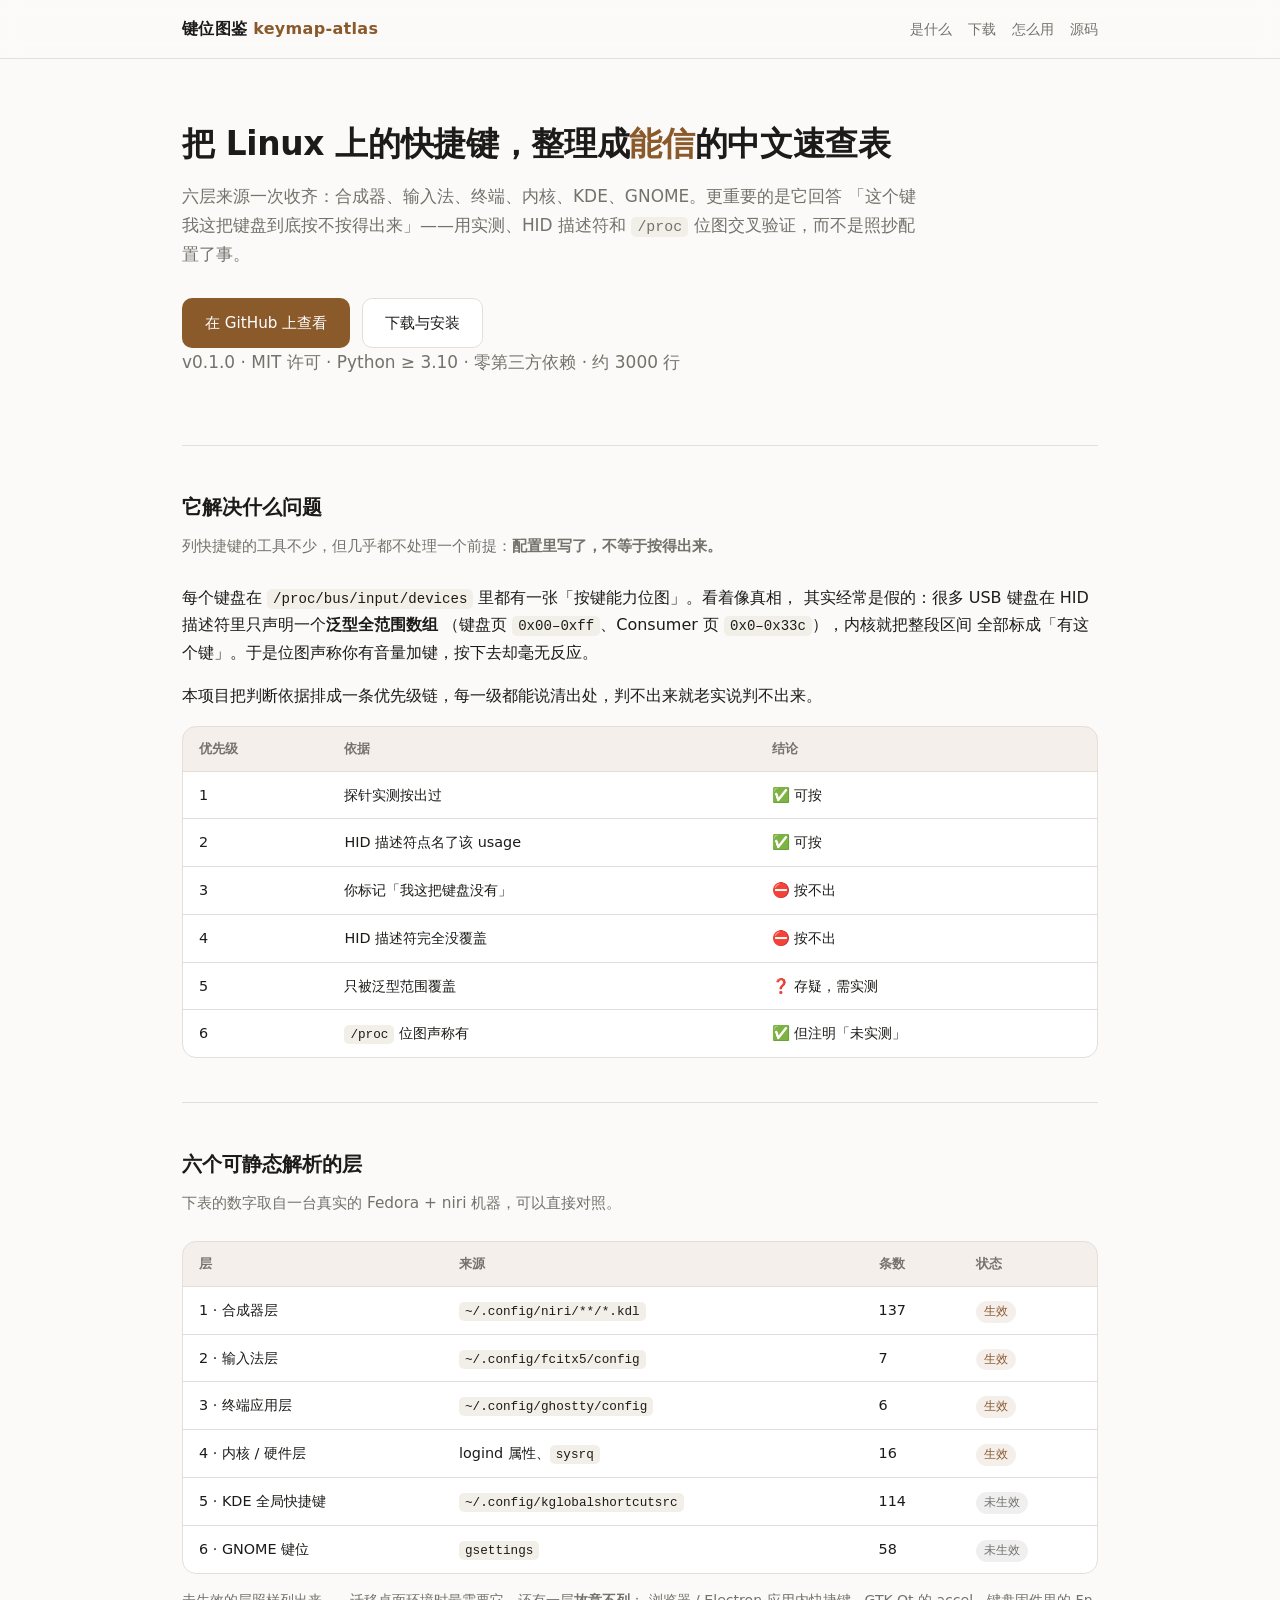
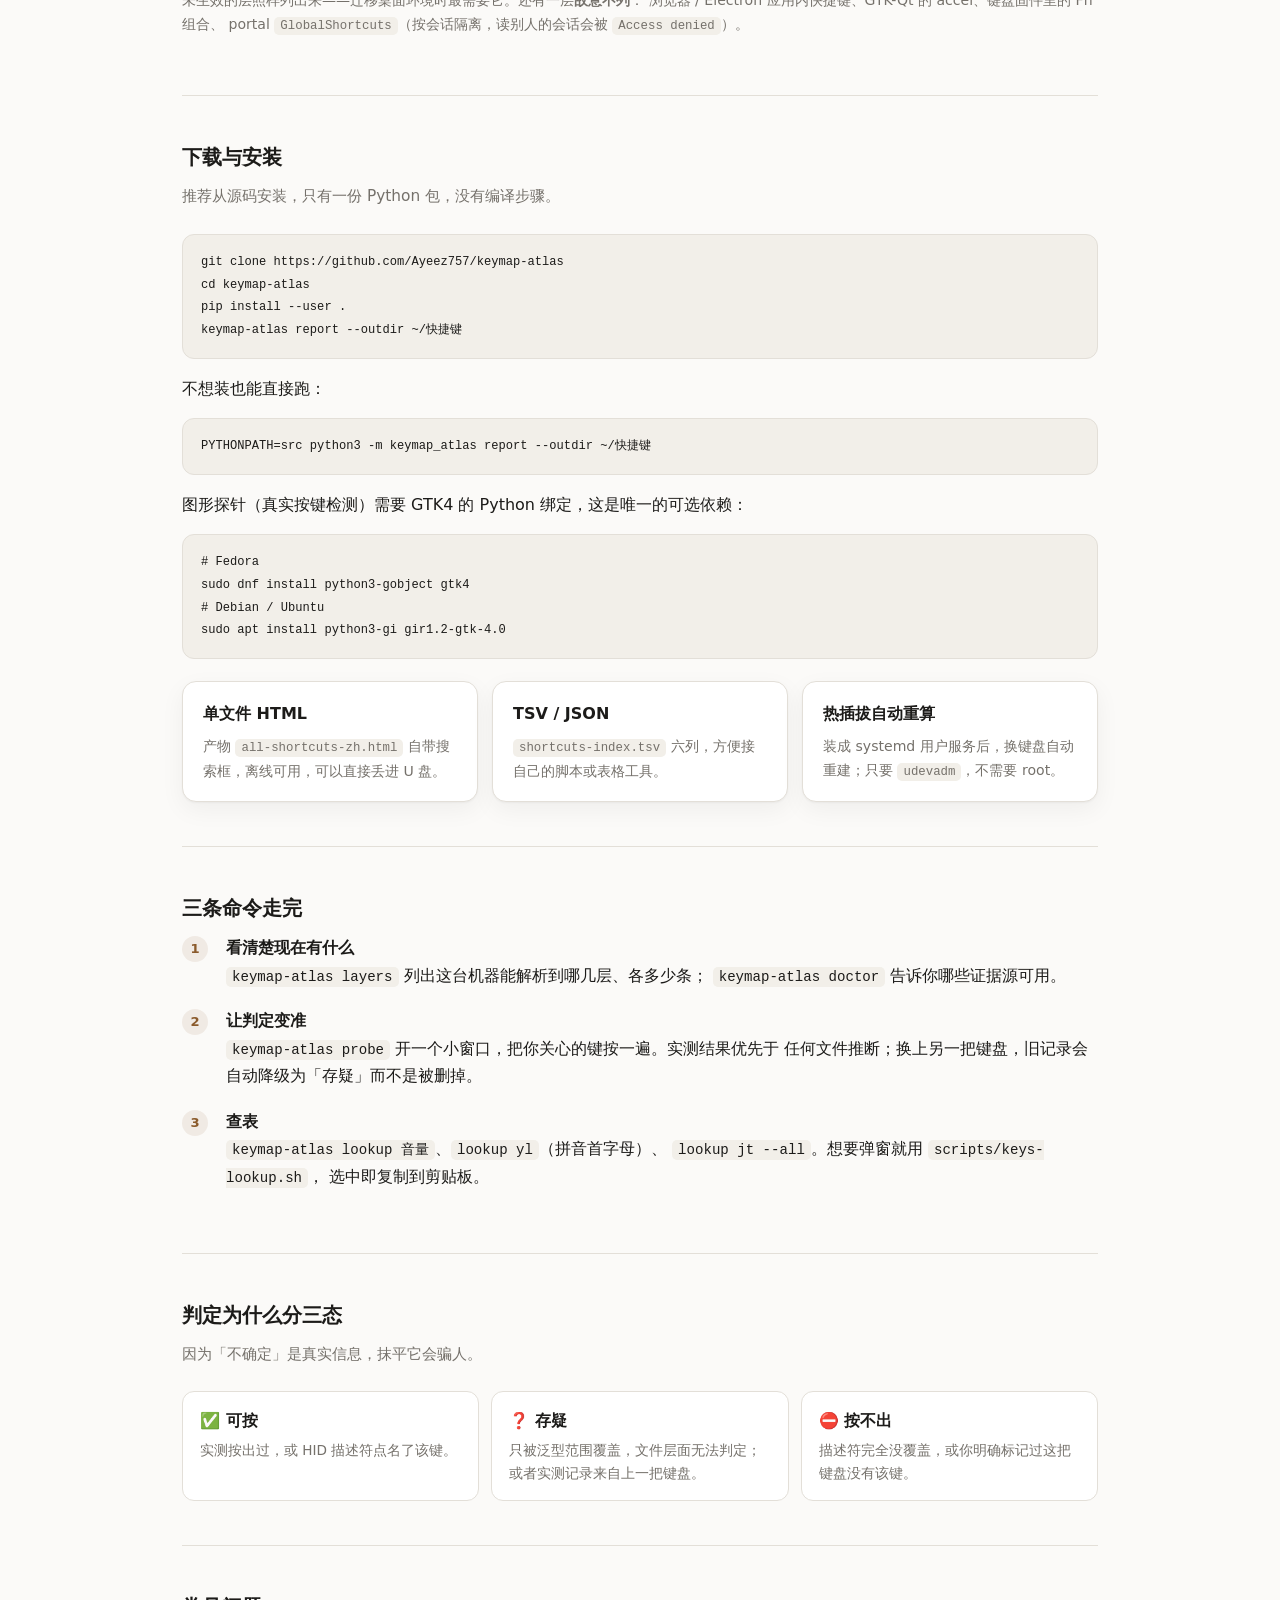
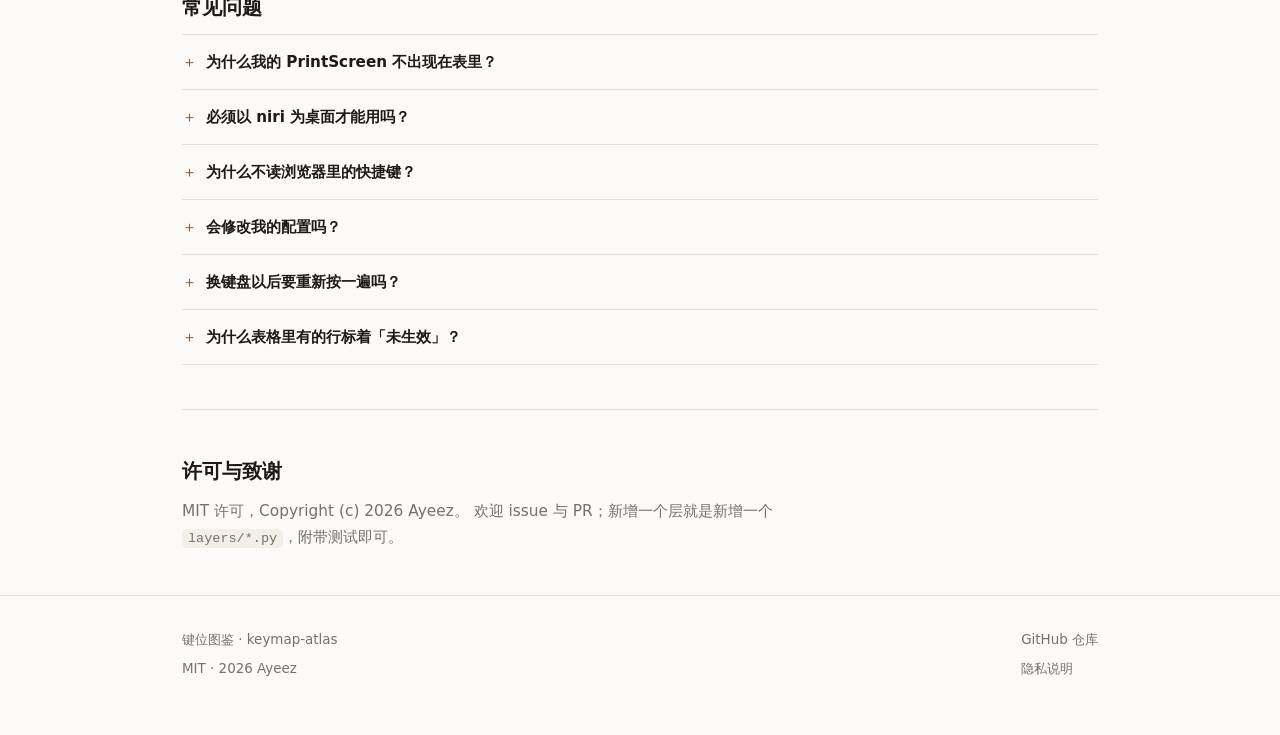
==== web/index.html @ 7d1e8cb2 "feat(web): 静态下载页与广告加载器 - 单页，无外链字体与 CDN，国内直连打开不依赖任何第三方资源 - 首屏不放广告；广告位在未配置 ID 时 display:none，被拦截也不会留空洞" ====
<!doctype html>
<html lang="zh-CN">
<head>
<meta charset="utf-8">
<meta name="viewport" content="width=device-width,initial-scale=1">
<title>键位图鉴 keymap-atlas · 把 Linux 快捷键整理成中文速查表</title>
<meta name="description" content="keymap-atlas 收集 Linux 上六层快捷键（合成器、输入法、终端、内核、KDE、GNOME），用实测与 HID 描述符证据判断按键真假，生成可离线查阅的中文速查表。MIT 开源，无依赖。">
<meta name="keywords" content="Linux 快捷键,Wayland,niri,KDE 快捷键,键位表,快捷键速查,HID 描述符,evdev,keymap">
<link rel="canonical" href="https://keymap.ayeez.cn/">
<link rel="stylesheet" href="assets/style.css">
<meta property="og:type" content="website">
<meta property="og:title" content="键位图鉴 keymap-atlas">
<meta property="og:description" content="把一台 Linux 机器上各层快捷键收集成中文速查表，并判断这个键到底按不按得出来。">
<meta property="og:url" content="https://keymap.ayeez.cn/">
</head>
<body>

<header><div class="wrap nav">
  <span class="brand">键位图鉴 <span>keymap-atlas</span></span>
  <nav>
    <a href="#what">是什么</a>
    <a href="#download">下载</a>
    <a href="#how">怎么用</a>
    <a href="https://github.com/Ayeez757/keymap-atlas">源码</a>
  </nav>
</div></header>

<main class="wrap">

<!-- 首屏：不放广告 -->
<div class="hero">
  <h1>把 Linux 上的快捷键，整理成<em>能信</em>的中文速查表</h1>
  <p>六层来源一次收齐：合成器、输入法、终端、内核、KDE、GNOME。更重要的是它回答
     「这个键我这把键盘到底按不按得出来」——用实测、HID 描述符和 <code>/proc</code>
     位图交叉验证，而不是照抄配置了事。</p>
  <div class="btns">
    <a class="btn primary" href="https://github.com/Ayeez757/keymap-atlas">在 GitHub 上查看</a>
    <a class="btn ghost" href="#download">下载与安装</a>
  </div>
  <p class="meta">v0.1.0 · MIT 许可 · Python ≥ 3.10 · 零第三方依赖 · 约 3000 行</p>
</div>

<!-- 广告位 1：正文开始前的横幅 -->
<div class="ad-slot" data-filled="0" data-ad="top">
  <div class="ad-label">赞助商</div>
  <div data-ad-target></div>
</div>

<section id="what">
  <h2>它解决什么问题</h2>
  <p class="lede">列快捷键的工具不少，但几乎都不处理一个前提：<b>配置里写了，不等于按得出来。</b></p>

  <p>每个键盘在 <code>/proc/bus/input/devices</code> 里都有一张「按键能力位图」。看着像真相，
     其实经常是假的：很多 USB 键盘在 HID 描述符里只声明一个<b>泛型全范围数组</b>
     （键盘页 <code>0x00–0xff</code>、Consumer 页 <code>0x0–0x33c</code>），内核就把整段区间
     全部标成「有这个键」。于是位图声称你有音量加键，按下去却毫无反应。</p>

  <p>本项目把判断依据排成一条优先级链，每一级都能说清出处，判不出来就老实说判不出来。</p>

  <div class="tablewrap"><table>
    <thead><tr><th>优先级</th><th>依据</th><th>结论</th></tr></thead>
    <tbody>
      <tr><td class="num">1</td><td>探针实测按出过</td><td>✅ 可按</td></tr>
      <tr><td class="num">2</td><td>HID 描述符点名了该 usage</td><td>✅ 可按</td></tr>
      <tr><td class="num">3</td><td>你标记「我这把键盘没有」</td><td>⛔ 按不出</td></tr>
      <tr><td class="num">4</td><td>HID 描述符完全没覆盖</td><td>⛔ 按不出</td></tr>
      <tr><td class="num">5</td><td>只被泛型范围覆盖</td><td>❓ 存疑，需实测</td></tr>
      <tr><td class="num">6</td><td><code>/proc</code> 位图声称有</td><td>✅ 但注明「未实测」</td></tr>
    </tbody>
  </table></div>
</section>

<section>
  <h2>六个可静态解析的层</h2>
  <p class="lede">下表的数字取自一台真实的 Fedora + niri 机器，可以直接对照。</p>
  <div class="tablewrap"><table>
    <thead><tr><th>层</th><th>来源</th><th class="num">条数</th><th>状态</th></tr></thead>
    <tbody>
      <tr><td>1 · 合成器层</td><td><code>~/.config/niri/**/*.kdl</code></td><td class="num">137</td><td><span class="tag">生效</span></td></tr>
      <tr><td>2 · 输入法层</td><td><code>~/.config/fcitx5/config</code></td><td class="num">7</td><td><span class="tag">生效</span></td></tr>
      <tr><td>3 · 终端应用层</td><td><code>~/.config/ghostty/config</code></td><td class="num">6</td><td><span class="tag">生效</span></td></tr>
      <tr><td>4 · 内核 / 硬件层</td><td>logind 属性、<code>sysrq</code></td><td class="num">16</td><td><span class="tag">生效</span></td></tr>
      <tr><td>5 · KDE 全局快捷键</td><td><code>~/.config/kglobalshortcutsrc</code></td><td class="num">114</td><td><span class="tag off">未生效</span></td></tr>
      <tr><td>6 · GNOME 键位</td><td><code>gsettings</code></td><td class="num">58</td><td><span class="tag off">未生效</span></td></tr>
    </tbody>
  </table></div>
  <p style="margin-top:14px;color:var(--muted);font-size:.88rem">
    未生效的层照样列出来——迁移桌面环境时最需要它。还有一层<b>故意不列</b>：
    浏览器 / Electron 应用内快捷键、GTK-Qt 的 accel、键盘固件里的 Fn 组合、
    portal <code>GlobalShortcuts</code>（按会话隔离，读别人的会话会被 <code>Access denied</code>）。
  </p>
</section>

<!-- 广告位 2：正文中段 -->
<div class="ad-slot" data-filled="0" data-ad="mid">
  <div class="ad-label">赞助商</div>
  <div data-ad-target></div>
</div>

<section id="download">
  <h2>下载与安装</h2>
  <p class="lede">推荐从源码安装，只有一份 Python 包，没有编译步骤。</p>

<pre><code>git clone https://github.com/Ayeez757/keymap-atlas
cd keymap-atlas
pip install --user .
keymap-atlas report --outdir ~/快捷键</code></pre>

  <p>不想装也能直接跑：</p>
<pre><code>PYTHONPATH=src python3 -m keymap_atlas report --outdir ~/快捷键</code></pre>

  <p>图形探针（真实按键检测）需要 GTK4 的 Python 绑定，这是唯一的可选依赖：</p>
<pre><code># Fedora
sudo dnf install python3-gobject gtk4
# Debian / Ubuntu
sudo apt install python3-gi gir1.2-gtk-4.0</code></pre>

  <div class="grid" style="margin-top:22px">
    <div class="card"><h3>单文件 HTML</h3>
      <p>产物 <code>all-shortcuts-zh.html</code> 自带搜索框，离线可用，可以直接丢进 U 盘。</p></div>
    <div class="card"><h3>TSV / JSON</h3>
      <p><code>shortcuts-index.tsv</code> 六列，方便接自己的脚本或表格工具。</p></div>
    <div class="card"><h3>热插拔自动重算</h3>
      <p>装成 systemd 用户服务后，换键盘自动重建；只要 <code>udevadm</code>，不需要 root。</p></div>
  </div>
</section>

<section id="how">
  <h2>三条命令走完</h2>
  <ol class="steps">
    <li><b>看清楚现在有什么</b><br>
      <code>keymap-atlas layers</code> 列出这台机器能解析到哪几层、各多少条；
      <code>keymap-atlas doctor</code> 告诉你哪些证据源可用。</li>
    <li><b>让判定变准</b><br>
      <code>keymap-atlas probe</code> 开一个小窗口，把你关心的键按一遍。实测结果优先于
      任何文件推断；换上另一把键盘，旧记录会自动降级为「存疑」而不是被删掉。</li>
    <li><b>查表</b><br>
      <code>keymap-atlas lookup 音量</code>、<code>lookup yl</code>（拼音首字母）、
      <code>lookup jt --all</code>。想要弹窗就用 <code>scripts/keys-lookup.sh</code>，
      选中即复制到剪贴板。</li>
  </ol>
</section>

<section>
  <h2>判定为什么分三态</h2>
  <p class="lede">因为「不确定」是真实信息，抹平它会骗人。</p>
  <div class="states">
    <div class="state"><b>✅ 可按</b><p>实测按出过，或 HID 描述符点名了该键。</p></div>
    <div class="state"><b>❓ 存疑</b><p>只被泛型范围覆盖，文件层面无法判定；或者实测记录来自上一把键盘。</p></div>
    <div class="state"><b>⛔ 按不出</b><p>描述符完全没覆盖，或你明确标记过这把键盘没有该键。</p></div>
  </div>
</section>

<section>
  <h2>常见问题</h2>
  <details><summary>为什么我的 PrintScreen 不出现在表里？</summary>
    <p>evdev 里打印屏幕键是 <code>KEY_SYSRQ</code>（码 99），而不是 210。很多键盘的
       Consumer 接口会在描述符里声明 210，于是位图看起来「有」，实际按不出来。
       工具会把它标成三态里的某一档，而不是假装有。</p></details>
  <details><summary>必须以 niri 为桌面才能用吗？</summary>
    <p>不是。六层里只有第一层依赖 niri。缺哪一层就整层跳过，不会因为找不到文件就崩。
       输入法、终端、KDE、GNOME、内核层都是独立探测的，任意组合可用。</p></details>
  <details><summary>为什么不读浏览器里的快捷键？</summary>
    <p>浏览器的快捷键编译进程序，或者存在 profile 的加密库里；扩展的快捷键又在各自的
       存储里。没有统一导出接口，硬猜就是编造。</p></details>
  <details><summary>会修改我的配置吗？</summary>
    <p>不会。程序只读配置文件；会写的地方只有输出目录，以及状态目录
       （<code>~/.config/keymap-atlas/</code>）里保存实测记录和键盘指纹。</p></details>
  <details><summary>换键盘以后要重新按一遍吗？</summary>
    <p>不用全部重按。指纹改变后旧记录标记为「来自旧键盘」；你换回原键盘时它们会自动
       重新生效。只有新键盘上没验证过的键需要按。</p></details>
  <details><summary>为什么表格里有的行标着「未生效」？</summary>
    <p>因为那层属于别的桌面环境。你在 niri 会话里按 KDE 的快捷键当然没反应，
       但迁移过去时它就是你要的参照。</p></details>
</section>

<section>
  <h2>许可与致谢</h2>
  <p class="lede" style="margin-bottom:0">MIT 许可，Copyright (c) 2026 Ayeez。
     欢迎 issue 与 PR；新增一个层就是新增一个 <code>layers/*.py</code>，附带测试即可。</p>
</section>

</main>

<footer><div class="wrap cols">
  <div>
    <div>键位图鉴 · keymap-atlas</div>
    <div style="margin-top:6px">MIT · 2026 Ayeez</div>
  </div>
  <div>
    <div><a href="https://github.com/Ayeez757/keymap-atlas">GitHub 仓库</a></div>
    <div style="margin-top:6px"><a href="privacy.html">隐私说明</a></div>
  </div>
</div></footer>

<script src="ad.js" defer></script>
</body>
</html>
---- web/assets/style.css ----
/* 键位图鉴 · 下载页样式。单文件、无外链字体，国内打开不依赖任何 CDN。 */
:root{
  color-scheme: light dark;
  --bg:#fbfaf8; --fg:#1c1b19; --muted:#75716b; --card:#ffffff;
  --line:#e3dfd8; --accent:#8a5a2b; --accent-soft:#8a5a2b18; --code:#f2efe9;
  --shadow:0 1px 2px #0000000a, 0 8px 24px #0000000d;
}
@media (prefers-color-scheme: dark){
  :root{--bg:#141312; --fg:#eceae6; --muted:#9a958d; --card:#1c1a18; --line:#302d29;
        --accent:#d2a06a; --accent-soft:#d2a06a1f; --code:#232120;
        --shadow:0 1px 2px #00000040, 0 8px 28px #00000055;}
}
*{box-sizing:border-box}
html{scroll-behavior:smooth}
body{margin:0;background:var(--bg);color:var(--fg);line-height:1.72;
  font-family:"Noto Sans CJK SC","Source Han Sans SC","PingFang SC",
    system-ui,-apple-system,"Segoe UI",sans-serif;
  -webkit-font-smoothing:antialiased}
a{color:var(--accent);text-decoration:none}
a:hover{text-decoration:underline}
.wrap{max-width:960px;margin:0 auto;padding:0 22px}

/* 顶部导航 */
header{position:sticky;top:0;z-index:20;backdrop-filter:blur(10px);
  background:color-mix(in srgb,var(--bg) 82%,transparent);
  border-bottom:1px solid var(--line)}
.nav{display:flex;align-items:center;gap:18px;height:58px;font-size:.9rem}
.nav .brand{font-weight:600;font-size:1rem;letter-spacing:.02em;color:var(--fg)}
.nav .brand span{color:var(--accent)}
.nav nav{margin-left:auto;display:flex;gap:16px;flex-wrap:wrap}
.nav nav a{color:var(--muted)}
.nav nav a:hover{color:var(--fg);text-decoration:none}

/* 首屏 —— 不放广告 */
.hero{padding:64px 0 40px}
.hero h1{font-size:2.05rem;line-height:1.3;margin:0 0 16px;letter-spacing:-.01em}
.hero h1 em{font-style:normal;color:var(--accent)}
.hero p{font-size:1.06rem;color:var(--muted);margin:0 0 28px;max-width:44em}
.btns{display:flex;gap:12px;flex-wrap:wrap;align-items:center}
.btn{display:inline-block;padding:11px 22px;border-radius:10px;font-size:.95rem;
  border:1px solid transparent;transition:.16s}
.btn.primary{background:var(--accent);color:#fff}
.btn.primary:hover{filter:brightness(1.08);text-decoration:none}
.btn.ghost{border-color:var(--line);color:var(--fg);background:var(--card)}
.btn.ghost:hover{border-color:var(--accent);text-decoration:none}
.meta{margin-top:18px;font-size:.82rem;color:var(--muted)}
.meta code{background:var(--code);padding:2px 6px;border-radius:4px}

/* 通用区块 */
section{padding:44px 0;border-top:1px solid var(--line)}
section h2{font-size:1.28rem;margin:0 0 8px}
section .lede{color:var(--muted);margin:0 0 24px;font-size:.96rem;max-width:44em}

/* 卡片网格 */
.grid{display:grid;gap:14px;grid-template-columns:repeat(auto-fit,minmax(240px,1fr))}
.card{background:var(--card);border:1px solid var(--line);border-radius:14px;
  padding:18px 20px;box-shadow:var(--shadow)}
.card h3{margin:0 0 6px;font-size:1rem}
.card p{margin:0;color:var(--muted);font-size:.88rem}

/* 表格 */
.tablewrap{overflow-x:auto;border:1px solid var(--line);border-radius:14px;
  background:var(--card)}
table{width:100%;border-collapse:collapse;font-size:.9rem}
th,td{text-align:left;padding:11px 16px;border-bottom:1px solid var(--line)}
tr:last-child td{border-bottom:0}
th{font-size:.8rem;color:var(--muted);font-weight:600;background:var(--accent-soft)}
td.num{font-variant-numeric:tabular-nums;white-space:nowrap}
.tag{display:inline-block;font-size:.72rem;padding:1px 8px;border-radius:999px;
  background:var(--accent-soft);color:var(--accent)}
.tag.off{background:#00000010;color:var(--muted)}
@media (prefers-color-scheme: dark){.tag.off{background:#ffffff12}}

/* 代码块 */
pre{background:var(--code);border:1px solid var(--line);border-radius:12px;
  padding:16px 18px;overflow-x:auto;font-size:.86rem;line-height:1.65;margin:0 0 14px}
code{font-family:ui-monospace,SFMono-Regular,"Cascadia Mono",Menlo,monospace;font-size:.88em}
p code,li code,td code{background:var(--code);padding:2px 6px;border-radius:5px}

/* 步骤 */
ol.steps{padding-left:0;list-style:none;counter-reset:s;margin:0}
ol.steps li{counter-increment:s;position:relative;padding:0 0 18px 44px}
ol.steps li::before{content:counter(s);position:absolute;left:0;top:2px;width:26px;height:26px;
  border-radius:50%;background:var(--accent-soft);color:var(--accent);
  font-size:.82rem;display:grid;place-items:center;font-weight:600}

/* 三态说明 */
.states{display:grid;gap:12px;grid-template-columns:repeat(auto-fit,minmax(210px,1fr))}
.state{border:1px solid var(--line);border-radius:12px;padding:15px 17px;background:var(--card)}
.state b{display:block;margin-bottom:4px}
.state p{margin:0;font-size:.85rem;color:var(--muted)}

/* FAQ */
details{border-bottom:1px solid var(--line);padding:14px 0}
details:first-of-type{border-top:1px solid var(--line)}
summary{cursor:pointer;font-weight:600;font-size:.95rem;list-style:none}
summary::-webkit-details-marker{display:none}
summary::before{content:"＋";color:var(--accent);margin-right:9px;font-weight:400}
details[open] summary::before{content:"－"}
details p{margin:10px 0 0;color:var(--muted);font-size:.9rem}

/* 广告位：未填 ID 时完全不占空间，填了才显示 */
.ad-slot{margin:30px 0;text-align:center;min-height:0}
.ad-slot[data-filled="0"]{display:none}
.ad-label{font-size:.7rem;color:var(--muted);letter-spacing:.08em;margin-bottom:6px;
  text-transform:uppercase}

/* 页脚 */
footer{border-top:1px solid var(--line);padding:32px 0 56px;color:var(--muted);font-size:.84rem}
footer .cols{display:flex;gap:40px;flex-wrap:wrap;justify-content:space-between}
footer a{color:var(--muted)}
footer a:hover{color:var(--fg)}

@media (max-width:640px){
  .hero{padding:40px 0 26px}
  .hero h1{font-size:1.55rem}
  .nav nav{gap:12px;font-size:.84rem}
  .nav .brand{font-size:.94rem}
}
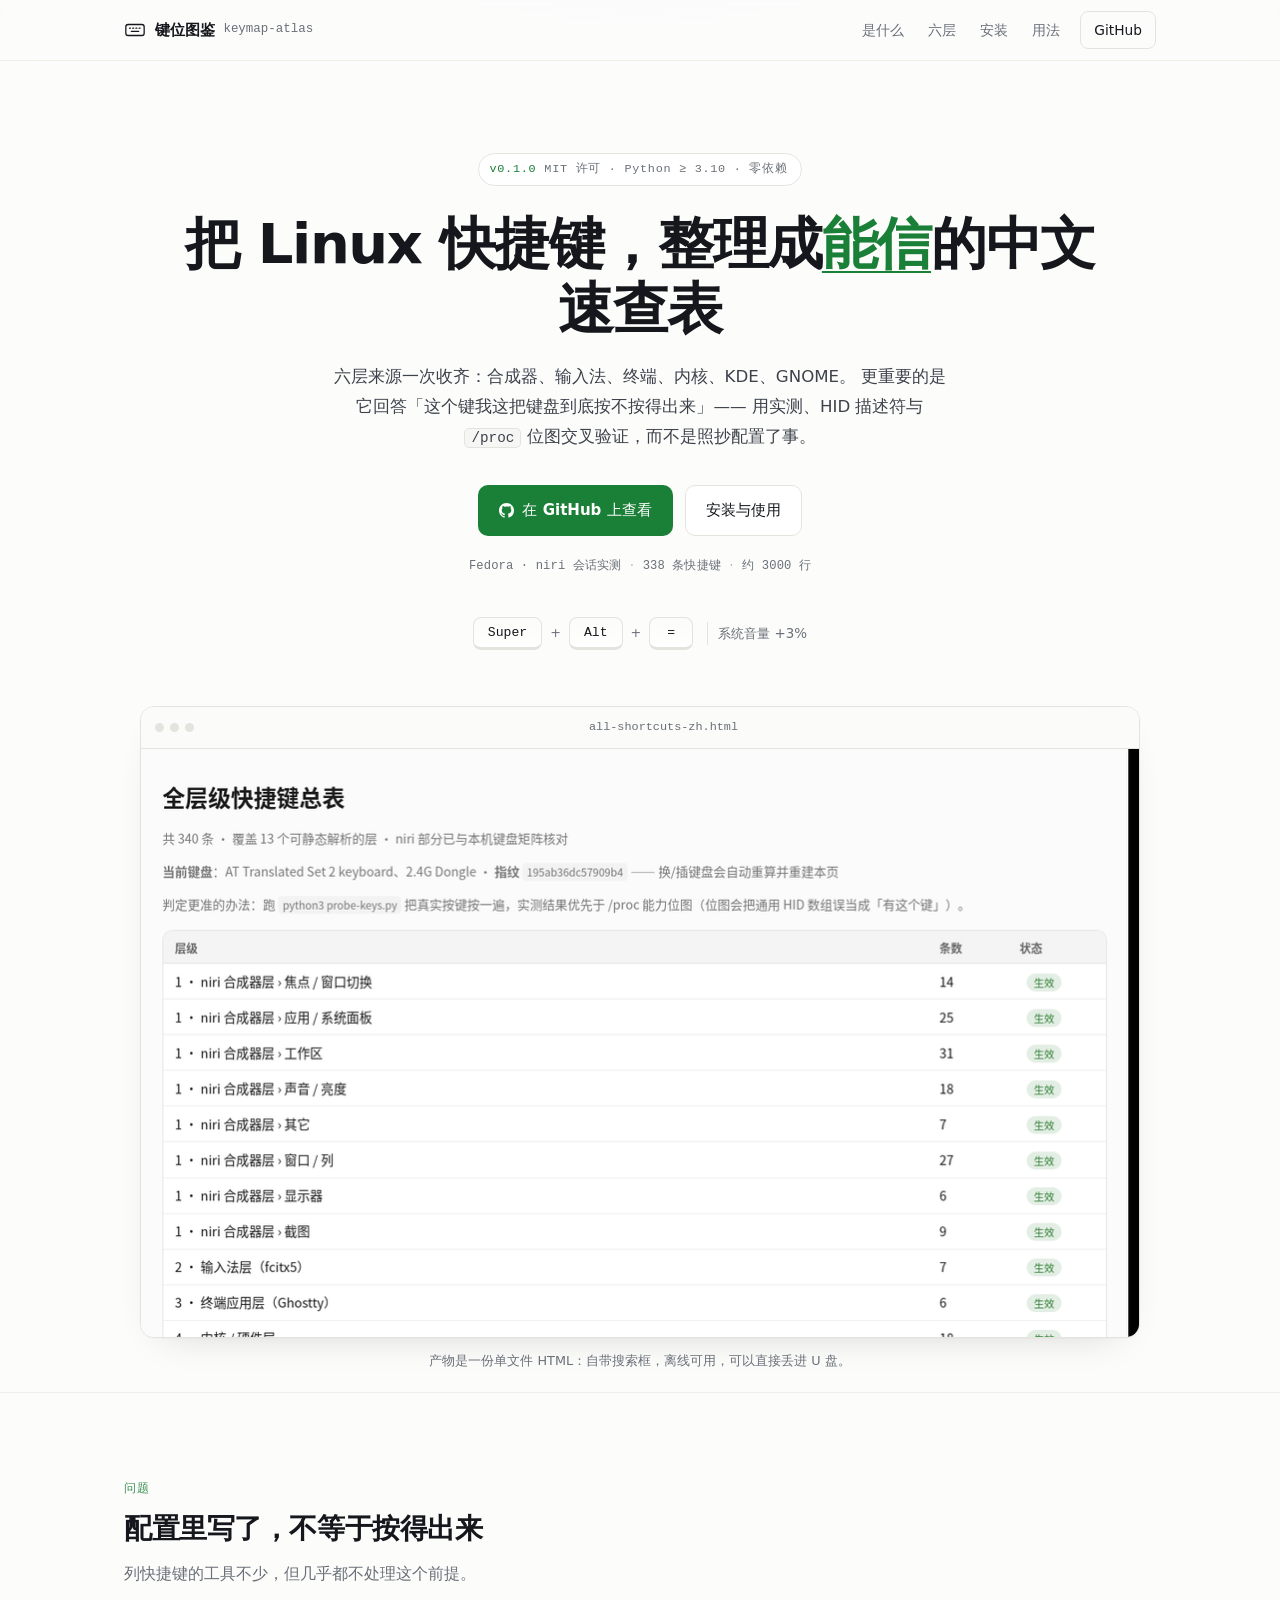
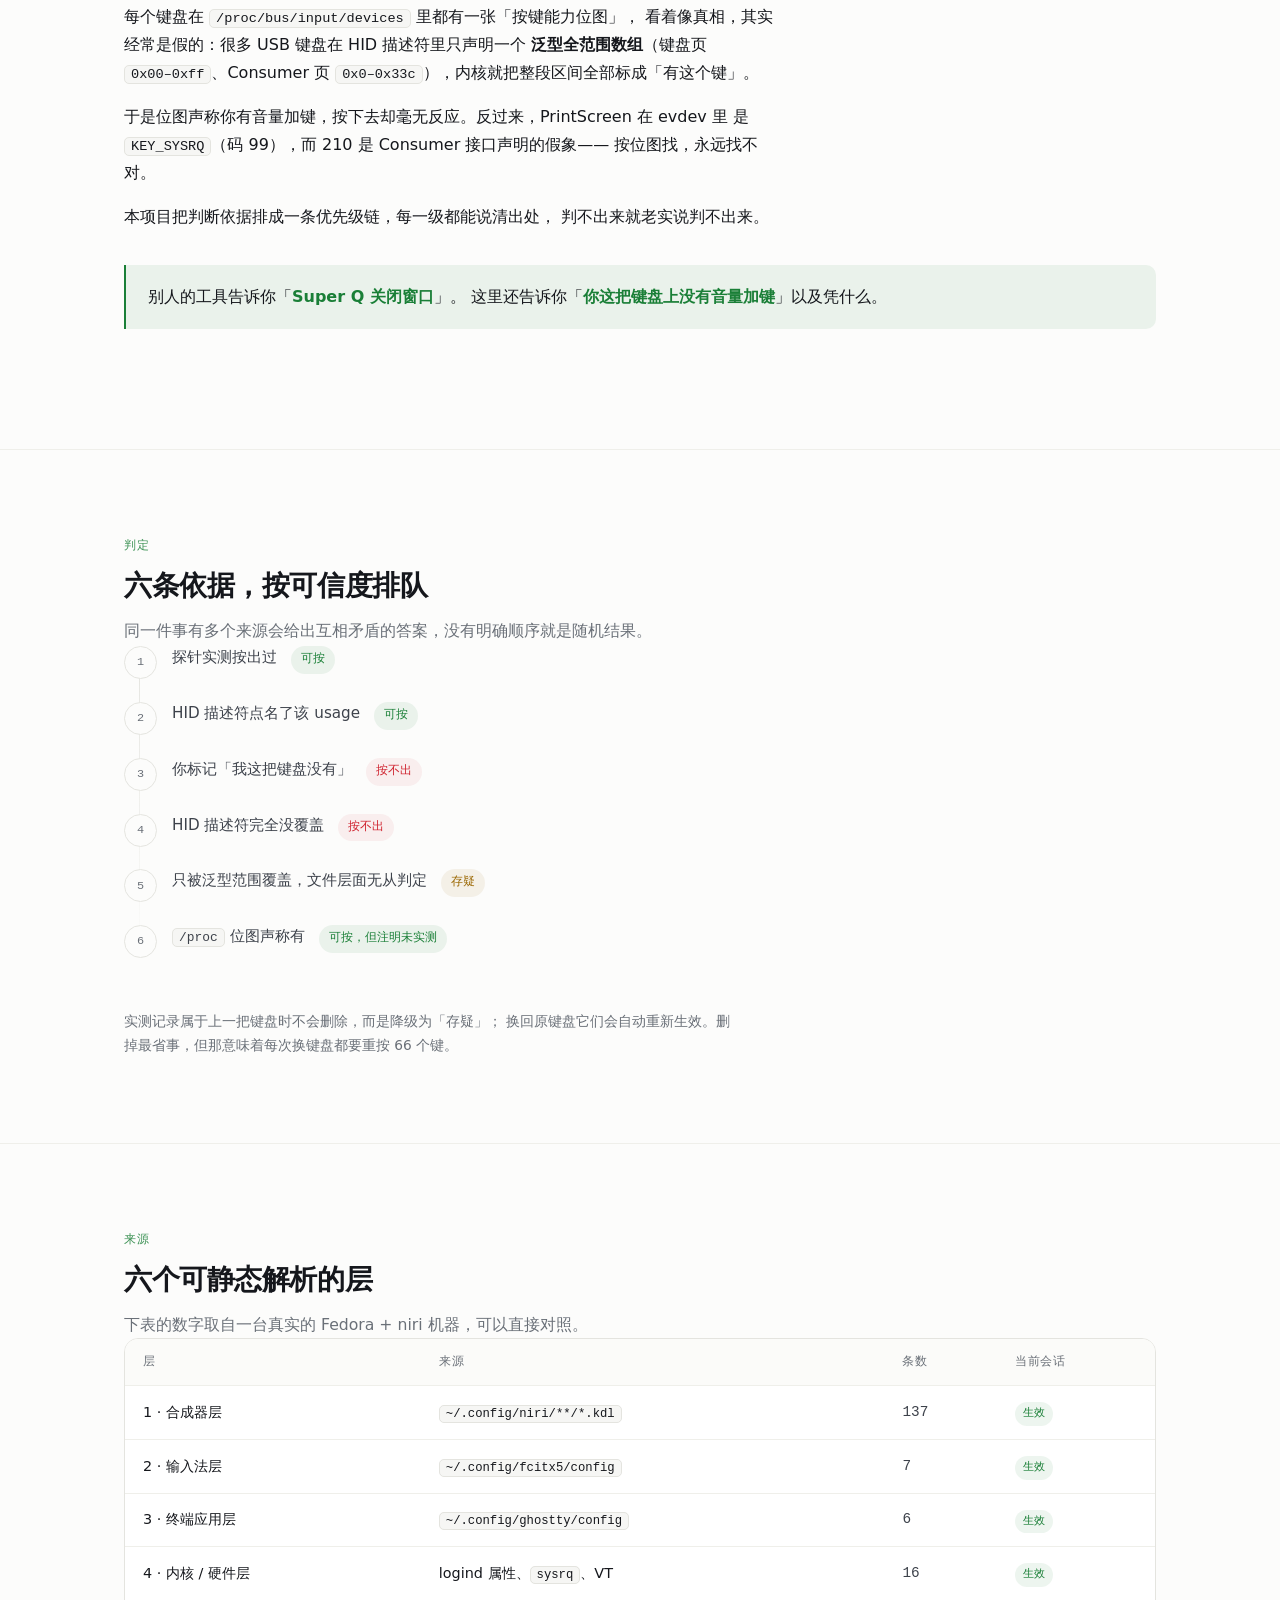
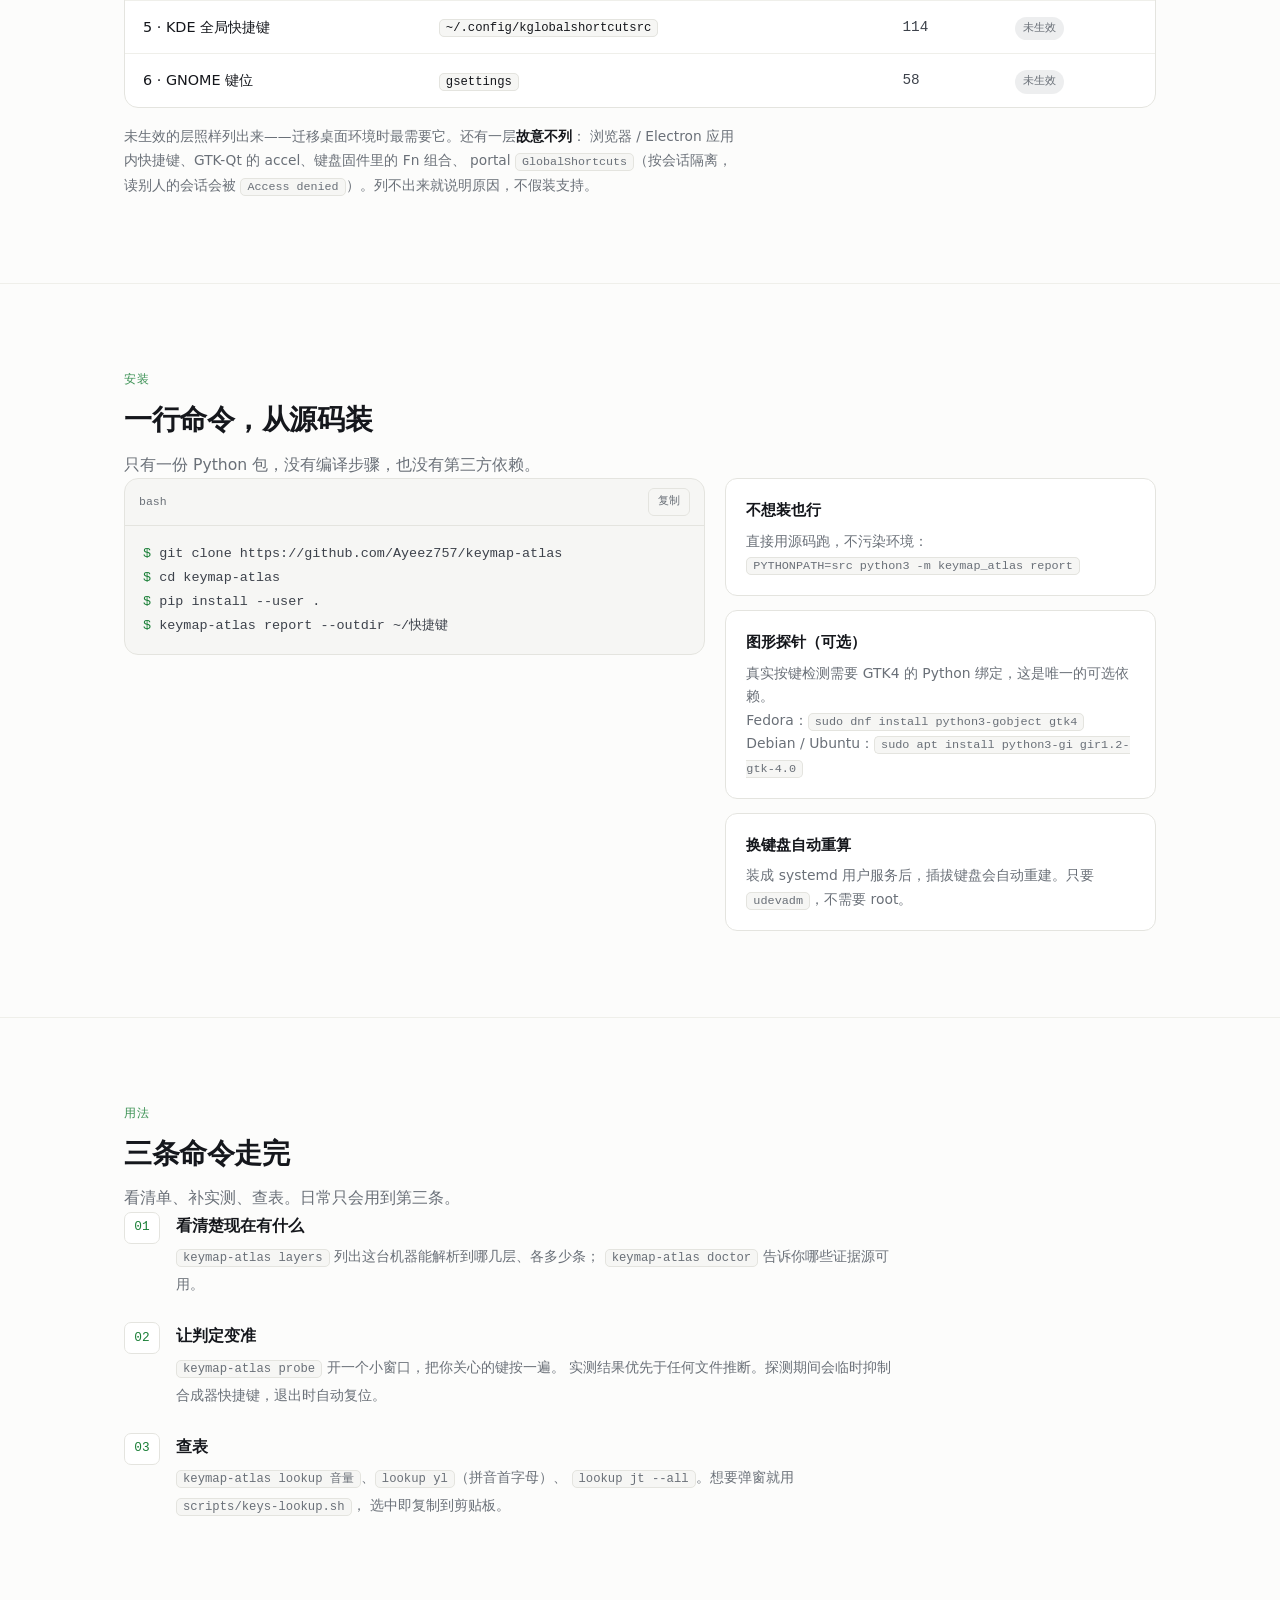
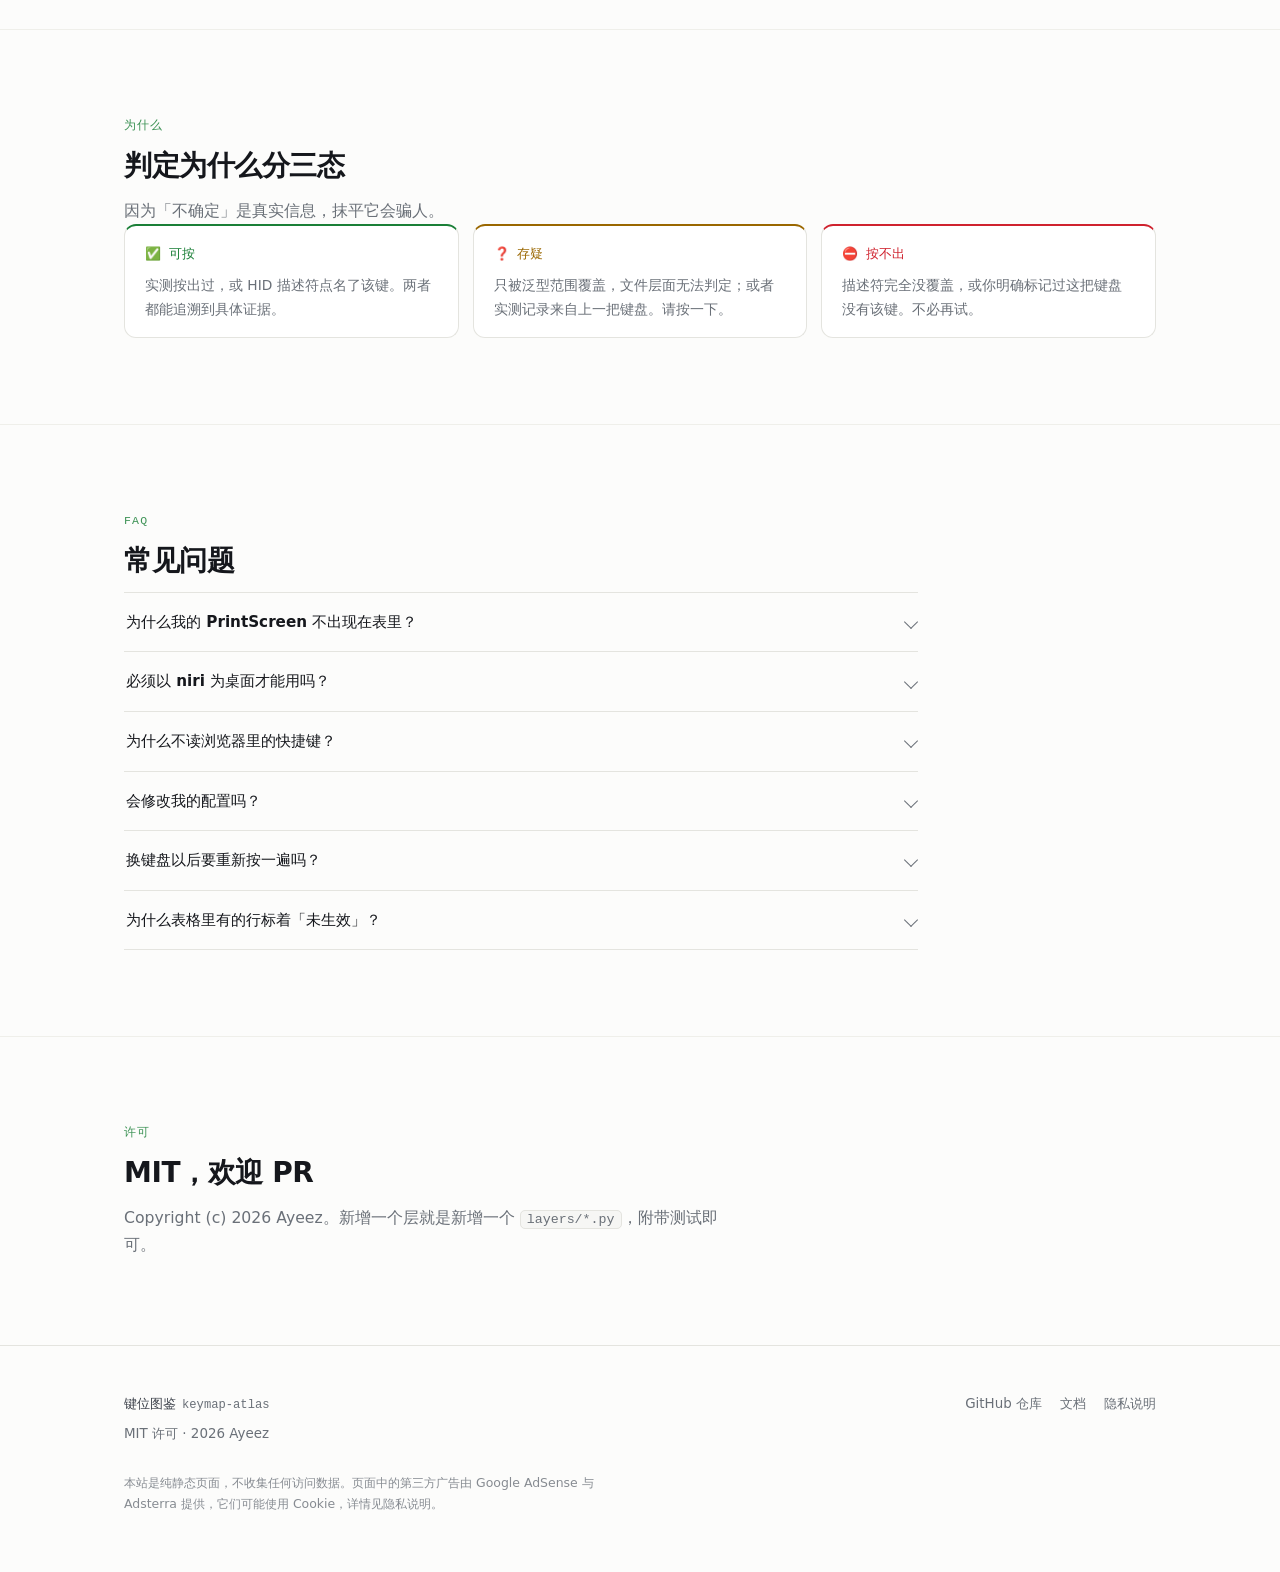
==== commit e1692865: "redesign(web): 重做落地页与隐私页视觉 - 深色为默认、单一绿色强调色、等宽字体做标签，参考 Vercel / Rust 文档站的克制风格 - 首屏加产品截图窗口、纯 CSS 键帽示意与" ====
--- a/web/index.html
+++ b/web/index.html
@@ -3,196 +3,395 @@
 <head>
 <meta charset="utf-8">
 <meta name="viewport" content="width=device-width,initial-scale=1">
-<title>键位图鉴 keymap-atlas · 把 Linux 快捷键整理成中文速查表</title>
+<title>键位图鉴 keymap-atlas · 把 Linux 快捷键整理成能信的中文速查表</title>
 <meta name="description" content="keymap-atlas 收集 Linux 上六层快捷键（合成器、输入法、终端、内核、KDE、GNOME），用实测与 HID 描述符证据判断按键真假，生成可离线查阅的中文速查表。MIT 开源，无依赖。">
 <meta name="keywords" content="Linux 快捷键,Wayland,niri,KDE 快捷键,键位表,快捷键速查,HID 描述符,evdev,keymap">
 <link rel="canonical" href="https://keymap.ayeez.cn/">
 <link rel="stylesheet" href="assets/style.css">
+<link rel="icon" href="data:image/svg+xml,%3Csvg xmlns='http://www.w3.org/2000/svg' viewBox='0 0 32 32'%3E%3Crect width='32' height='32' rx='8' fill='%230a0b0d'/%3E%3Ctext x='16' y='22' font-size='16' text-anchor='middle' fill='%237ee787' font-family='monospace'%3E%E6%8D%B7%3C/text%3E%3C/svg%3E">
 <meta property="og:type" content="website">
 <meta property="og:title" content="键位图鉴 keymap-atlas">
 <meta property="og:description" content="把一台 Linux 机器上各层快捷键收集成中文速查表，并判断这个键到底按不按得出来。">
 <meta property="og:url" content="https://keymap.ayeez.cn/">
+<meta name="theme-color" content="#0a0b0d" media="(prefers-color-scheme: dark)">
+<meta name="theme-color" content="#fcfcfb" media="(prefers-color-scheme: light)">
 </head>
 <body>
 
-<header><div class="wrap nav">
-  <span class="brand">键位图鉴 <span>keymap-atlas</span></span>
-  <nav>
-    <a href="#what">是什么</a>
-    <a href="#download">下载</a>
-    <a href="#how">怎么用</a>
-    <a href="https://github.com/Ayeez757/keymap-atlas">源码</a>
-  </nav>
-</div></header>
-
-<main class="wrap">
-
-<!-- 首屏：不放广告 -->
-<div class="hero">
-  <h1>把 Linux 上的快捷键，整理成<em>能信</em>的中文速查表</h1>
-  <p>六层来源一次收齐：合成器、输入法、终端、内核、KDE、GNOME。更重要的是它回答
-     「这个键我这把键盘到底按不按得出来」——用实测、HID 描述符和 <code>/proc</code>
-     位图交叉验证，而不是照抄配置了事。</p>
-  <div class="btns">
-    <a class="btn primary" href="https://github.com/Ayeez757/keymap-atlas">在 GitHub 上查看</a>
-    <a class="btn ghost" href="#download">下载与安装</a>
-  </div>
-  <p class="meta">v0.1.0 · MIT 许可 · Python ≥ 3.10 · 零第三方依赖 · 约 3000 行</p>
+<header>
+  <div class="wrap nav">
+    <a class="brand" href="/" aria-label="键位图鉴 首页">
+      <svg viewBox="0 0 24 24" fill="none" aria-hidden="true">
+        <rect x="2" y="6" width="20" height="12" rx="2.5" stroke="currentColor" stroke-width="1.4"/>
+        <path d="M6 10h1M9.5 10h1M13 10h1M16.5 10h1M8 13.5h8" stroke="currentColor" stroke-width="1.4" stroke-linecap="round"/>
+      </svg>
+      键位图鉴<span class="latin">keymap-atlas</span>
+    </a>
+    <nav>
+      <a href="#what">是什么</a>
+      <a href="#layers">六层</a>
+      <a href="#download">安装</a>
+      <a href="#how">用法</a>
+      <a class="gh" href="https://github.com/Ayeez757/keymap-atlas">GitHub</a>
+    </nav>
+  </div>
+</header>
+
+<main>
+
+<!-- ==================================================== 首屏 -->
+<div class="wrap hero">
+  <p class="eyebrow"><b>v0.1.0</b> MIT 许可 · Python ≥ 3.10 · 零依赖</p>
+
+  <h1>把 Linux 快捷键，整理成<em>能信</em>的中文速查表</h1>
+
+  <p class="sub">
+    六层来源一次收齐：合成器、输入法、终端、内核、KDE、GNOME。
+    更重要的是它回答「这个键我这把键盘到底按不按得出来」——
+    用实测、HID 描述符与 <code>/proc</code> 位图交叉验证，而不是照抄配置了事。
+  </p>
+
+  <div class="cta">
+    <a class="btn primary" href="https://github.com/Ayeez757/keymap-atlas">
+      <svg viewBox="0 0 16 16" fill="currentColor" aria-hidden="true"><path d="M8 0C3.58 0 0 3.58 0 8c0 3.54 2.29 6.53 5.47 7.59.4.07.55-.17.55-.38 0-.19-.01-.82-.01-1.49-2.01.37-2.53-.49-2.69-.94-.09-.23-.48-.94-.82-1.13-.28-.15-.68-.52-.01-.53.63-.01 1.08.58 1.23.82.72 1.21 1.87.87 2.33.66.07-.52.28-.87.51-1.07-1.78-.2-3.64-.89-3.64-3.95 0-.87.31-1.59.82-2.15-.08-.2-.36-1.02.08-2.12 0 0 .67-.21 2.2.82a7.4 7.4 0 0 1 2-.27c.68 0 1.36.09 2 .27 1.53-1.04 2.2-.82 2.2-.82.44 1.1.16 1.92.08 2.12.51.56.82 1.27.82 2.15 0 3.07-1.87 3.75-3.65 3.95.29.25.54.73.54 1.48 0 1.07-.01 1.93-.01 2.2 0 .21.15.46.55.38A8.01 8.01 0 0 0 16 8c0-4.42-3.58-8-8-8Z"/></svg>
+      在 GitHub 上查看
+    </a>
+    <a class="btn ghost" href="#download">安装与使用</a>
+  </div>
+
+  <p class="meta">Fedora · niri 会话实测<span>·</span>338 条快捷键<span>·</span>约 3000 行</p>
+
+  <!-- 键帽示意：纯 CSS，不用图片 -->
+  <div class="keyrow" aria-hidden="true">
+    <kbd>Super</kbd><span class="plus">+</span><kbd>Alt</kbd><span class="plus">+</span><kbd>=</kbd>
+    <span class="out">系统音量 +3%</span>
+  </div>
+
+  <!-- 产品截图 -->
+  <div class="shot">
+    <div class="frame">
+      <div class="bar">
+        <span class="dots"><i></i><i></i><i></i></span>
+        <span class="url">all-shortcuts-zh.html</span>
+      </div>
+      <img src="assets/shot.png" width="1000" height="589" decoding="async" fetchpriority="high"
+           alt="生成的单文件 HTML 速查表：顶部搜索框，下面按层分组的快捷键表格，每行标注按键、动作与三态判定。">
+    </div>
+    <p class="cap">产物是一份单文件 HTML：自带搜索框，离线可用，可以直接丢进 U 盘。</p>
+  </div>
 </div>
 
-<!-- 广告位 1：正文开始前的横幅 -->
-<div class="ad-slot" data-filled="0" data-ad="top">
-  <div class="ad-label">赞助商</div>
-  <div data-ad-target></div>
+<!-- 广告位 1：首屏之后。此处是 728×90 / 响应式的最佳位置 -->
+<div class="wrap">
+  <div class="ad-slot" data-filled="0" data-ad="top">
+    <div class="ad-label">广告</div>
+    <div data-ad-target></div>
+  </div>
 </div>
 
+<!-- ==================================================== 是什么 -->
 <section id="what">
-  <h2>它解决什么问题</h2>
-  <p class="lede">列快捷键的工具不少，但几乎都不处理一个前提：<b>配置里写了，不等于按得出来。</b></p>
-
-  <p>每个键盘在 <code>/proc/bus/input/devices</code> 里都有一张「按键能力位图」。看着像真相，
-     其实经常是假的：很多 USB 键盘在 HID 描述符里只声明一个<b>泛型全范围数组</b>
-     （键盘页 <code>0x00–0xff</code>、Consumer 页 <code>0x0–0x33c</code>），内核就把整段区间
-     全部标成「有这个键」。于是位图声称你有音量加键，按下去却毫无反应。</p>
-
-  <p>本项目把判断依据排成一条优先级链，每一级都能说清出处，判不出来就老实说判不出来。</p>
-
-  <div class="tablewrap"><table>
-    <thead><tr><th>优先级</th><th>依据</th><th>结论</th></tr></thead>
-    <tbody>
-      <tr><td class="num">1</td><td>探针实测按出过</td><td>✅ 可按</td></tr>
-      <tr><td class="num">2</td><td>HID 描述符点名了该 usage</td><td>✅ 可按</td></tr>
-      <tr><td class="num">3</td><td>你标记「我这把键盘没有」</td><td>⛔ 按不出</td></tr>
-      <tr><td class="num">4</td><td>HID 描述符完全没覆盖</td><td>⛔ 按不出</td></tr>
-      <tr><td class="num">5</td><td>只被泛型范围覆盖</td><td>❓ 存疑，需实测</td></tr>
-      <tr><td class="num">6</td><td><code>/proc</code> 位图声称有</td><td>✅ 但注明「未实测」</td></tr>
-    </tbody>
-  </table></div>
-</section>
-
+  <div class="wrap">
+    <div class="head">
+      <span class="sect-label">问题</span>
+      <h2>配置里写了，不等于按得出来</h2>
+      <p class="lede">列快捷键的工具不少，但几乎都不处理这个前提。</p>
+    </div>
+
+    <div class="prose">
+      <p>
+        每个键盘在 <code>/proc/bus/input/devices</code> 里都有一张「按键能力位图」，
+        看着像真相，其实经常是假的：很多 USB 键盘在 HID 描述符里只声明一个
+        <b>泛型全范围数组</b>（键盘页 <code>0x00–0xff</code>、Consumer 页
+        <code>0x0–0x33c</code>），内核就把整段区间全部标成「有这个键」。
+      </p>
+      <p>
+        于是位图声称你有音量加键，按下去却毫无反应。反过来，PrintScreen 在 evdev 里
+        是 <code>KEY_SYSRQ</code>（码 99），而 210 是 Consumer 接口声明的假象——
+        按位图找，永远找不对。
+      </p>
+      <p>
+        本项目把判断依据排成一条优先级链，每一级都能说清出处，
+        判不出来就老实说判不出来。
+      </p>
+    </div>
+
+    <blockquote class="quote-rule">
+      别人的工具告诉你「<b>Super Q 关闭窗口</b>」。
+      这里还告诉你「<b>你这把键盘上没有音量加键</b>」以及凭什么。
+    </blockquote>
+  </div>
+</section>
+
+<!-- ==================================================== 证据链 -->
 <section>
-  <h2>六个可静态解析的层</h2>
-  <p class="lede">下表的数字取自一台真实的 Fedora + niri 机器，可以直接对照。</p>
-  <div class="tablewrap"><table>
-    <thead><tr><th>层</th><th>来源</th><th class="num">条数</th><th>状态</th></tr></thead>
-    <tbody>
-      <tr><td>1 · 合成器层</td><td><code>~/.config/niri/**/*.kdl</code></td><td class="num">137</td><td><span class="tag">生效</span></td></tr>
-      <tr><td>2 · 输入法层</td><td><code>~/.config/fcitx5/config</code></td><td class="num">7</td><td><span class="tag">生效</span></td></tr>
-      <tr><td>3 · 终端应用层</td><td><code>~/.config/ghostty/config</code></td><td class="num">6</td><td><span class="tag">生效</span></td></tr>
-      <tr><td>4 · 内核 / 硬件层</td><td>logind 属性、<code>sysrq</code></td><td class="num">16</td><td><span class="tag">生效</span></td></tr>
-      <tr><td>5 · KDE 全局快捷键</td><td><code>~/.config/kglobalshortcutsrc</code></td><td class="num">114</td><td><span class="tag off">未生效</span></td></tr>
-      <tr><td>6 · GNOME 键位</td><td><code>gsettings</code></td><td class="num">58</td><td><span class="tag off">未生效</span></td></tr>
-    </tbody>
-  </table></div>
-  <p style="margin-top:14px;color:var(--muted);font-size:.88rem">
-    未生效的层照样列出来——迁移桌面环境时最需要它。还有一层<b>故意不列</b>：
-    浏览器 / Electron 应用内快捷键、GTK-Qt 的 accel、键盘固件里的 Fn 组合、
-    portal <code>GlobalShortcuts</code>（按会话隔离，读别人的会话会被 <code>Access denied</code>）。
-  </p>
-</section>
-
-<!-- 广告位 2：正文中段 -->
-<div class="ad-slot" data-filled="0" data-ad="mid">
-  <div class="ad-label">赞助商</div>
-  <div data-ad-target></div>
+  <div class="wrap">
+    <div class="head">
+      <span class="sect-label">判定</span>
+      <h2>六条依据，按可信度排队</h2>
+      <p class="lede">同一件事有多个来源会给出互相矛盾的答案，没有明确顺序就是随机结果。</p>
+    </div>
+
+    <ol class="chain">
+      <li><span class="what">探针实测按出过</span><span class="res yes">可按</span></li>
+      <li><span class="what">HID 描述符点名了该 usage</span><span class="res yes">可按</span></li>
+      <li><span class="what">你标记「我这把键盘没有」</span><span class="res no">按不出</span></li>
+      <li><span class="what">HID 描述符完全没覆盖</span><span class="res no">按不出</span></li>
+      <li><span class="what">只被泛型范围覆盖，文件层面无从判定</span><span class="res maybe">存疑</span></li>
+      <li><span class="what"><code>/proc</code> 位图声称有</span><span class="res yes">可按，但注明未实测</span></li>
+    </ol>
+
+    <p class="note" style="margin-top:30px">
+      实测记录属于上一把键盘时不会删除，而是降级为「存疑」；
+      换回原键盘它们会自动重新生效。删掉最省事，但那意味着每次换键盘都要重按 66 个键。
+    </p>
+  </div>
+</section>
+
+<!-- ==================================================== 六层 -->
+<section id="layers">
+  <div class="wrap">
+    <div class="head">
+      <span class="sect-label">来源</span>
+      <h2>六个可静态解析的层</h2>
+      <p class="lede">下表的数字取自一台真实的 Fedora + niri 机器，可以直接对照。</p>
+    </div>
+
+    <div class="tablewrap">
+      <table>
+        <thead>
+          <tr><th>层</th><th>来源</th><th class="n">条数</th><th>当前会话</th></tr>
+        </thead>
+        <tbody>
+          <tr><td>1 · 合成器层</td><td><code>~/.config/niri/**/*.kdl</code></td><td class="n">137</td><td><span class="tag">生效</span></td></tr>
+          <tr><td>2 · 输入法层</td><td><code>~/.config/fcitx5/config</code></td><td class="n">7</td><td><span class="tag">生效</span></td></tr>
+          <tr><td>3 · 终端应用层</td><td><code>~/.config/ghostty/config</code></td><td class="n">6</td><td><span class="tag">生效</span></td></tr>
+          <tr><td>4 · 内核 / 硬件层</td><td>logind 属性、<code>sysrq</code>、VT</td><td class="n">16</td><td><span class="tag">生效</span></td></tr>
+          <tr><td>5 · KDE 全局快捷键</td><td><code>~/.config/kglobalshortcutsrc</code></td><td class="n">114</td><td><span class="tag off">未生效</span></td></tr>
+          <tr><td>6 · GNOME 键位</td><td><code>gsettings</code></td><td class="n">58</td><td><span class="tag off">未生效</span></td></tr>
+        </tbody>
+      </table>
+    </div>
+
+    <p class="note">
+      未生效的层照样列出来——迁移桌面环境时最需要它。还有一层<b>故意不列</b>：
+      浏览器 / Electron 应用内快捷键、GTK-Qt 的 accel、键盘固件里的 Fn 组合、
+      portal <code>GlobalShortcuts</code>（按会话隔离，读别人的会话会被
+      <code>Access denied</code>）。列不出来就说明原因，不假装支持。
+    </p>
+  </div>
+</section>
+
+<!-- 广告位 2：正文中段。此处放 300×250 或响应式方图最自然 -->
+<div class="wrap">
+  <div class="ad-slot" data-filled="0" data-ad="mid">
+    <div class="ad-label">广告</div>
+    <div data-ad-target></div>
+  </div>
 </div>
 
+<!-- ==================================================== 安装 -->
 <section id="download">
-  <h2>下载与安装</h2>
-  <p class="lede">推荐从源码安装，只有一份 Python 包，没有编译步骤。</p>
-
-<pre><code>git clone https://github.com/Ayeez757/keymap-atlas
+  <div class="wrap">
+    <div class="head">
+      <span class="sect-label">安装</span>
+      <h2>一行命令，从源码装</h2>
+      <p class="lede">只有一份 Python 包，没有编译步骤，也没有第三方依赖。</p>
+    </div>
+
+    <div class="install">
+      <div class="term">
+        <div class="bar">
+          <span class="title">bash</span>
+          <button class="copy" type="button" data-copy="git clone https://github.com/Ayeez757/keymap-atlas
 cd keymap-atlas
 pip install --user .
-keymap-atlas report --outdir ~/快捷键</code></pre>
-
-  <p>不想装也能直接跑：</p>
-<pre><code>PYTHONPATH=src python3 -m keymap_atlas report --outdir ~/快捷键</code></pre>
-
-  <p>图形探针（真实按键检测）需要 GTK4 的 Python 绑定，这是唯一的可选依赖：</p>
-<pre><code># Fedora
-sudo dnf install python3-gobject gtk4
-# Debian / Ubuntu
-sudo apt install python3-gi gir1.2-gtk-4.0</code></pre>
-
-  <div class="grid" style="margin-top:22px">
-    <div class="card"><h3>单文件 HTML</h3>
-      <p>产物 <code>all-shortcuts-zh.html</code> 自带搜索框，离线可用，可以直接丢进 U 盘。</p></div>
-    <div class="card"><h3>TSV / JSON</h3>
-      <p><code>shortcuts-index.tsv</code> 六列，方便接自己的脚本或表格工具。</p></div>
-    <div class="card"><h3>热插拔自动重算</h3>
-      <p>装成 systemd 用户服务后，换键盘自动重建；只要 <code>udevadm</code>，不需要 root。</p></div>
-  </div>
-</section>
-
+keymap-atlas report --outdir ~/快捷键">复制</button>
+        </div>
+<pre><span class="p">$</span> git clone https://github.com/Ayeez757/keymap-atlas
+<span class="p">$</span> cd keymap-atlas
+<span class="p">$</span> pip install --user .
+<span class="p">$</span> keymap-atlas report --outdir ~/快捷键</pre>
+      </div>
+
+      <div class="stack">
+        <div class="card">
+          <h3>不想装也行</h3>
+          <p>直接用源码跑，不污染环境：<br>
+            <code>PYTHONPATH=src python3 -m keymap_atlas report</code></p>
+        </div>
+        <div class="card">
+          <h3>图形探针（可选）</h3>
+          <p>真实按键检测需要 GTK4 的 Python 绑定，这是唯一的可选依赖。<br>
+            Fedora：<code>sudo dnf install python3-gobject gtk4</code><br>
+            Debian / Ubuntu：<code>sudo apt install python3-gi gir1.2-gtk-4.0</code></p>
+        </div>
+        <div class="card">
+          <h3>换键盘自动重算</h3>
+          <p>装成 systemd 用户服务后，插拔键盘会自动重建。只要
+            <code>udevadm</code>，不需要 root。</p>
+        </div>
+      </div>
+    </div>
+  </div>
+</section>
+
+<!-- ==================================================== 用法 -->
 <section id="how">
-  <h2>三条命令走完</h2>
-  <ol class="steps">
-    <li><b>看清楚现在有什么</b><br>
-      <code>keymap-atlas layers</code> 列出这台机器能解析到哪几层、各多少条；
-      <code>keymap-atlas doctor</code> 告诉你哪些证据源可用。</li>
-    <li><b>让判定变准</b><br>
-      <code>keymap-atlas probe</code> 开一个小窗口，把你关心的键按一遍。实测结果优先于
-      任何文件推断；换上另一把键盘，旧记录会自动降级为「存疑」而不是被删掉。</li>
-    <li><b>查表</b><br>
-      <code>keymap-atlas lookup 音量</code>、<code>lookup yl</code>（拼音首字母）、
-      <code>lookup jt --all</code>。想要弹窗就用 <code>scripts/keys-lookup.sh</code>，
-      选中即复制到剪贴板。</li>
-  </ol>
-</section>
-
+  <div class="wrap">
+    <div class="head">
+      <span class="sect-label">用法</span>
+      <h2>三条命令走完</h2>
+      <p class="lede">看清单、补实测、查表。日常只会用到第三条。</p>
+    </div>
+
+    <ol class="steps">
+      <li>
+        <b>看清楚现在有什么</b>
+        <span><code>keymap-atlas layers</code> 列出这台机器能解析到哪几层、各多少条；
+          <code>keymap-atlas doctor</code> 告诉你哪些证据源可用。</span>
+      </li>
+      <li>
+        <b>让判定变准</b>
+        <span><code>keymap-atlas probe</code> 开一个小窗口，把你关心的键按一遍。
+          实测结果优先于任何文件推断。探测期间会临时抑制合成器快捷键，退出时自动复位。</span>
+      </li>
+      <li>
+        <b>查表</b>
+        <span><code>keymap-atlas lookup 音量</code>、<code>lookup yl</code>（拼音首字母）、
+          <code>lookup jt --all</code>。想要弹窗就用 <code>scripts/keys-lookup.sh</code>，
+          选中即复制到剪贴板。</span>
+      </li>
+    </ol>
+  </div>
+</section>
+
+<!-- ==================================================== 三态 -->
 <section>
-  <h2>判定为什么分三态</h2>
-  <p class="lede">因为「不确定」是真实信息，抹平它会骗人。</p>
-  <div class="states">
-    <div class="state"><b>✅ 可按</b><p>实测按出过，或 HID 描述符点名了该键。</p></div>
-    <div class="state"><b>❓ 存疑</b><p>只被泛型范围覆盖，文件层面无法判定；或者实测记录来自上一把键盘。</p></div>
-    <div class="state"><b>⛔ 按不出</b><p>描述符完全没覆盖，或你明确标记过这把键盘没有该键。</p></div>
-  </div>
-</section>
-
+  <div class="wrap">
+    <div class="head">
+      <span class="sect-label">为什么</span>
+      <h2>判定为什么分三态</h2>
+      <p class="lede">因为「不确定」是真实信息，抹平它会骗人。</p>
+    </div>
+
+    <div class="states">
+      <div class="state yes">
+        <div class="k">✅ 可按</div>
+        <p>实测按出过，或 HID 描述符点名了该键。两者都能追溯到具体证据。</p>
+      </div>
+      <div class="state maybe">
+        <div class="k">❓ 存疑</div>
+        <p>只被泛型范围覆盖，文件层面无法判定；或者实测记录来自上一把键盘。请按一下。</p>
+      </div>
+      <div class="state no">
+        <div class="k">⛔ 按不出</div>
+        <p>描述符完全没覆盖，或你明确标记过这把键盘没有该键。不必再试。</p>
+      </div>
+    </div>
+  </div>
+</section>
+
+<!-- ==================================================== FAQ -->
 <section>
-  <h2>常见问题</h2>
-  <details><summary>为什么我的 PrintScreen 不出现在表里？</summary>
-    <p>evdev 里打印屏幕键是 <code>KEY_SYSRQ</code>（码 99），而不是 210。很多键盘的
-       Consumer 接口会在描述符里声明 210，于是位图看起来「有」，实际按不出来。
-       工具会把它标成三态里的某一档，而不是假装有。</p></details>
-  <details><summary>必须以 niri 为桌面才能用吗？</summary>
-    <p>不是。六层里只有第一层依赖 niri。缺哪一层就整层跳过，不会因为找不到文件就崩。
-       输入法、终端、KDE、GNOME、内核层都是独立探测的，任意组合可用。</p></details>
-  <details><summary>为什么不读浏览器里的快捷键？</summary>
-    <p>浏览器的快捷键编译进程序，或者存在 profile 的加密库里；扩展的快捷键又在各自的
-       存储里。没有统一导出接口，硬猜就是编造。</p></details>
-  <details><summary>会修改我的配置吗？</summary>
-    <p>不会。程序只读配置文件；会写的地方只有输出目录，以及状态目录
-       （<code>~/.config/keymap-atlas/</code>）里保存实测记录和键盘指纹。</p></details>
-  <details><summary>换键盘以后要重新按一遍吗？</summary>
-    <p>不用全部重按。指纹改变后旧记录标记为「来自旧键盘」；你换回原键盘时它们会自动
-       重新生效。只有新键盘上没验证过的键需要按。</p></details>
-  <details><summary>为什么表格里有的行标着「未生效」？</summary>
-    <p>因为那层属于别的桌面环境。你在 niri 会话里按 KDE 的快捷键当然没反应，
-       但迁移过去时它就是你要的参照。</p></details>
-</section>
-
+  <div class="wrap">
+    <div class="head">
+      <span class="sect-label">FAQ</span>
+      <h2>常见问题</h2>
+    </div>
+
+    <div class="faq">
+      <details>
+        <summary>为什么我的 PrintScreen 不出现在表里？</summary>
+        <p>evdev 里打印屏幕键是 <code>KEY_SYSRQ</code>（码 99），而不是 210。很多键盘的
+          Consumer 接口会在描述符里声明 210，于是位图看起来「有」，实际按不出来。
+          工具会把它标成三态里的某一档，而不是假装有。</p>
+      </details>
+      <details>
+        <summary>必须以 niri 为桌面才能用吗？</summary>
+        <p>不是。六层里只有第一层依赖 niri。缺哪一层就整层跳过，不会因为找不到文件就崩。
+          输入法、终端、KDE、GNOME、内核层都是独立探测的，任意组合可用。
+          其他合成器（Hyprland / Sway）的配置格式不同，未实现，也不假装支持。</p>
+      </details>
+      <details>
+        <summary>为什么不读浏览器里的快捷键？</summary>
+        <p>浏览器的快捷键编译进程序，或者存在 profile 的加密库里；扩展的快捷键又在各自的
+          存储里。没有统一导出接口，硬猜就是编造。</p>
+      </details>
+      <details>
+        <summary>会修改我的配置吗？</summary>
+        <p>不会。程序只读配置文件；会写的地方只有输出目录，以及状态目录
+          （<code>~/.config/keymap-atlas/</code>）里保存实测记录和键盘指纹。
+          指纹是设备名与按键数的 SHA-1 前 16 位，不含任何个人信息。</p>
+      </details>
+      <details>
+        <summary>换键盘以后要重新按一遍吗？</summary>
+        <p>不用全部重按。指纹改变后旧记录标记为「来自旧键盘」；你换回原键盘时它们会自动
+          重新生效。只有新键盘上没验证过的键需要按。</p>
+      </details>
+      <details>
+        <summary>为什么表格里有的行标着「未生效」？</summary>
+        <p>因为那层属于别的桌面环境。你在 niri 会话里按 KDE 的快捷键当然没反应，
+          但迁移过去时它就是你要的参照。</p>
+      </details>
+    </div>
+  </div>
+</section>
+
+<!-- ==================================================== 许可 -->
 <section>
-  <h2>许可与致谢</h2>
-  <p class="lede" style="margin-bottom:0">MIT 许可，Copyright (c) 2026 Ayeez。
-     欢迎 issue 与 PR；新增一个层就是新增一个 <code>layers/*.py</code>，附带测试即可。</p>
+  <div class="wrap">
+    <div class="head">
+      <span class="sect-label">许可</span>
+      <h2>MIT，欢迎 PR</h2>
+      <p class="lede">
+        Copyright (c) 2026 Ayeez。新增一个层就是新增一个
+        <code>layers/*.py</code>，附带测试即可。
+      </p>
+    </div>
+  </div>
 </section>
 
 </main>
 
-<footer><div class="wrap cols">
-  <div>
-    <div>键位图鉴 · keymap-atlas</div>
-    <div style="margin-top:6px">MIT · 2026 Ayeez</div>
-  </div>
-  <div>
-    <div><a href="https://github.com/Ayeez757/keymap-atlas">GitHub 仓库</a></div>
-    <div style="margin-top:6px"><a href="privacy.html">隐私说明</a></div>
-  </div>
-</div></footer>
+<footer>
+  <div class="wrap">
+    <div class="cols">
+      <div>
+        <div class="who">键位图鉴<span class="latin">keymap-atlas</span></div>
+        <div style="margin-top:6px">MIT 许可 · 2026 Ayeez</div>
+      </div>
+      <div class="links">
+        <a href="https://github.com/Ayeez757/keymap-atlas">GitHub 仓库</a>
+        <a href="https://github.com/Ayeez757/keymap-atlas/tree/main/docs">文档</a>
+        <a href="privacy.html">隐私说明</a>
+      </div>
+    </div>
+    <p class="fine">
+      本站是纯静态页面，不收集任何访问数据。页面中的第三方广告由 Google AdSense 与
+      Adsterra 提供，它们可能使用 Cookie，详情见<a href="privacy.html">隐私说明</a>。
+    </p>
+  </div>
+</footer>
 
 <script src="ad.js" defer></script>
+<script>
+/* 复制按钮：只有真的能写剪贴板时才绑定，失败就改回原文案 */
+document.querySelectorAll('.copy').forEach(function (b) {
+  b.addEventListener('click', function () {
+    var text = b.getAttribute('data-copy') || '';
+    var done = function () {
+      b.textContent = '已复制';
+      b.classList.add('done');
+      setTimeout(function () { b.textContent = '复制'; b.classList.remove('done'); }, 1600);
+    };
+    if (navigator.clipboard && navigator.clipboard.writeText) {
+      navigator.clipboard.writeText(text).then(done, function () { b.textContent = '请手动选中'; });
+    } else {
+      b.textContent = '请手动选中';
+    }
+  });
+});
+</script>
 </body>
 </html>
--- a/web/assets/style.css
+++ b/web/assets/style.css
@@ -1,119 +1,889 @@
-/* 键位图鉴 · 下载页样式。单文件、无外链字体，国内打开不依赖任何 CDN。 */
-:root{
-  color-scheme: light dark;
-  --bg:#fbfaf8; --fg:#1c1b19; --muted:#75716b; --card:#ffffff;
-  --line:#e3dfd8; --accent:#8a5a2b; --accent-soft:#8a5a2b18; --code:#f2efe9;
-  --shadow:0 1px 2px #0000000a, 0 8px 24px #0000000d;
-}
-@media (prefers-color-scheme: dark){
-  :root{--bg:#141312; --fg:#eceae6; --muted:#9a958d; --card:#1c1a18; --line:#302d29;
-        --accent:#d2a06a; --accent-soft:#d2a06a1f; --code:#232120;
-        --shadow:0 1px 2px #00000040, 0 8px 28px #00000055;}
-}
-*{box-sizing:border-box}
-html{scroll-behavior:smooth}
-body{margin:0;background:var(--bg);color:var(--fg);line-height:1.72;
-  font-family:"Noto Sans CJK SC","Source Han Sans SC","PingFang SC",
-    system-ui,-apple-system,"Segoe UI",sans-serif;
-  -webkit-font-smoothing:antialiased}
-a{color:var(--accent);text-decoration:none}
-a:hover{text-decoration:underline}
-.wrap{max-width:960px;margin:0 auto;padding:0 22px}
-
-/* 顶部导航 */
-header{position:sticky;top:0;z-index:20;backdrop-filter:blur(10px);
-  background:color-mix(in srgb,var(--bg) 82%,transparent);
-  border-bottom:1px solid var(--line)}
-.nav{display:flex;align-items:center;gap:18px;height:58px;font-size:.9rem}
-.nav .brand{font-weight:600;font-size:1rem;letter-spacing:.02em;color:var(--fg)}
-.nav .brand span{color:var(--accent)}
-.nav nav{margin-left:auto;display:flex;gap:16px;flex-wrap:wrap}
-.nav nav a{color:var(--muted)}
-.nav nav a:hover{color:var(--fg);text-decoration:none}
-
-/* 首屏 —— 不放广告 */
-.hero{padding:64px 0 40px}
-.hero h1{font-size:2.05rem;line-height:1.3;margin:0 0 16px;letter-spacing:-.01em}
-.hero h1 em{font-style:normal;color:var(--accent)}
-.hero p{font-size:1.06rem;color:var(--muted);margin:0 0 28px;max-width:44em}
-.btns{display:flex;gap:12px;flex-wrap:wrap;align-items:center}
-.btn{display:inline-block;padding:11px 22px;border-radius:10px;font-size:.95rem;
-  border:1px solid transparent;transition:.16s}
-.btn.primary{background:var(--accent);color:#fff}
-.btn.primary:hover{filter:brightness(1.08);text-decoration:none}
-.btn.ghost{border-color:var(--line);color:var(--fg);background:var(--card)}
-.btn.ghost:hover{border-color:var(--accent);text-decoration:none}
-.meta{margin-top:18px;font-size:.82rem;color:var(--muted)}
-.meta code{background:var(--code);padding:2px 6px;border-radius:4px}
-
-/* 通用区块 */
-section{padding:44px 0;border-top:1px solid var(--line)}
-section h2{font-size:1.28rem;margin:0 0 8px}
-section .lede{color:var(--muted);margin:0 0 24px;font-size:.96rem;max-width:44em}
-
-/* 卡片网格 */
-.grid{display:grid;gap:14px;grid-template-columns:repeat(auto-fit,minmax(240px,1fr))}
-.card{background:var(--card);border:1px solid var(--line);border-radius:14px;
-  padding:18px 20px;box-shadow:var(--shadow)}
-.card h3{margin:0 0 6px;font-size:1rem}
-.card p{margin:0;color:var(--muted);font-size:.88rem}
-
-/* 表格 */
-.tablewrap{overflow-x:auto;border:1px solid var(--line);border-radius:14px;
-  background:var(--card)}
-table{width:100%;border-collapse:collapse;font-size:.9rem}
-th,td{text-align:left;padding:11px 16px;border-bottom:1px solid var(--line)}
-tr:last-child td{border-bottom:0}
-th{font-size:.8rem;color:var(--muted);font-weight:600;background:var(--accent-soft)}
-td.num{font-variant-numeric:tabular-nums;white-space:nowrap}
-.tag{display:inline-block;font-size:.72rem;padding:1px 8px;border-radius:999px;
-  background:var(--accent-soft);color:var(--accent)}
-.tag.off{background:#00000010;color:var(--muted)}
-@media (prefers-color-scheme: dark){.tag.off{background:#ffffff12}}
-
-/* 代码块 */
-pre{background:var(--code);border:1px solid var(--line);border-radius:12px;
-  padding:16px 18px;overflow-x:auto;font-size:.86rem;line-height:1.65;margin:0 0 14px}
-code{font-family:ui-monospace,SFMono-Regular,"Cascadia Mono",Menlo,monospace;font-size:.88em}
-p code,li code,td code{background:var(--code);padding:2px 6px;border-radius:5px}
-
-/* 步骤 */
-ol.steps{padding-left:0;list-style:none;counter-reset:s;margin:0}
-ol.steps li{counter-increment:s;position:relative;padding:0 0 18px 44px}
-ol.steps li::before{content:counter(s);position:absolute;left:0;top:2px;width:26px;height:26px;
-  border-radius:50%;background:var(--accent-soft);color:var(--accent);
-  font-size:.82rem;display:grid;place-items:center;font-weight:600}
-
-/* 三态说明 */
-.states{display:grid;gap:12px;grid-template-columns:repeat(auto-fit,minmax(210px,1fr))}
-.state{border:1px solid var(--line);border-radius:12px;padding:15px 17px;background:var(--card)}
-.state b{display:block;margin-bottom:4px}
-.state p{margin:0;font-size:.85rem;color:var(--muted)}
-
-/* FAQ */
-details{border-bottom:1px solid var(--line);padding:14px 0}
-details:first-of-type{border-top:1px solid var(--line)}
-summary{cursor:pointer;font-weight:600;font-size:.95rem;list-style:none}
-summary::-webkit-details-marker{display:none}
-summary::before{content:"＋";color:var(--accent);margin-right:9px;font-weight:400}
-details[open] summary::before{content:"－"}
-details p{margin:10px 0 0;color:var(--muted);font-size:.9rem}
-
-/* 广告位：未填 ID 时完全不占空间，填了才显示 */
-.ad-slot{margin:30px 0;text-align:center;min-height:0}
-.ad-slot[data-filled="0"]{display:none}
-.ad-label{font-size:.7rem;color:var(--muted);letter-spacing:.08em;margin-bottom:6px;
-  text-transform:uppercase}
-
-/* 页脚 */
-footer{border-top:1px solid var(--line);padding:32px 0 56px;color:var(--muted);font-size:.84rem}
-footer .cols{display:flex;gap:40px;flex-wrap:wrap;justify-content:space-between}
-footer a{color:var(--muted)}
-footer a:hover{color:var(--fg)}
-
-@media (max-width:640px){
-  .hero{padding:40px 0 26px}
-  .hero h1{font-size:1.55rem}
-  .nav nav{gap:12px;font-size:.84rem}
-  .nav .brand{font-size:.94rem}
-}
+/* 键位图鉴 · 落地页
+ *
+ * 设计取向：像开发者工具官网那样——大面积留白、单一强调色、等宽字体做标签、
+ * 真实产品截图放在窗口框里。不放任何外链字体或图片 CDN，国内直连也不会白屏。
+ *
+ * 所有颜色都走变量，浏览器跟随系统深浅色；默认深色（这个站点的读者多半在终端里）。
+ */
+
+/* ============================================================ 基础 */
+:root {
+  color-scheme: dark light;
+
+  --bg: #0a0b0d;
+  --bg-soft: #0e1013;
+  --card: #12141a;
+  --card-hi: #171a21;
+  --line: #23262e;
+  --line-soft: #1a1d24;
+  --fg: #e8eaef;
+  --fg-dim: #b6bac3;
+  --muted: #878d99;
+  --accent: #7ee787;
+  --accent-ink: #0a0b0d;
+  --accent-soft: #7ee7871a;
+  --warn: #e3b341;
+  --warn-soft: #e3b3411a;
+  --stop: #ff7b72;
+  --stop-soft: #ff7b7214;
+  --code-bg: #101218;
+  --radius: 14px;
+  --shadow: 0 1px 0 #ffffff0a inset, 0 20px 40px -20px #000000cc;
+  --mono: ui-monospace, SFMono-Regular, "SF Mono", "Cascadia Mono", Menlo,
+    "Noto Sans Mono", monospace;
+  --sans: "Noto Sans CJK SC", "Source Han Sans SC", "PingFang SC",
+    "Hiragino Sans GB", system-ui, -apple-system, "Segoe UI", sans-serif;
+}
+
+@media (prefers-color-scheme: light) {
+  :root {
+    --bg: #fcfcfb;
+    --bg-soft: #f6f6f4;
+    --card: #ffffff;
+    --card-hi: #fbfbf9;
+    --line: #e4e4df;
+    --line-soft: #efefea;
+    --fg: #15171c;
+    --fg-dim: #3d424b;
+    --muted: #6a7078;
+    --accent: #1a7f37;
+    --accent-ink: #ffffff;
+    --accent-soft: #1a7f3714;
+    --warn: #9a6700;
+    --warn-soft: #9a670014;
+    --stop: #cf222e;
+    --stop-soft: #cf222e10;
+    --code-bg: #f6f6f4;
+    --shadow: 0 1px 2px #00000008, 0 16px 40px -24px #00000033;
+  }
+}
+
+* { box-sizing: border-box; }
+
+html {
+  scroll-behavior: smooth;
+  scroll-padding-top: 72px;
+  -webkit-text-size-adjust: 100%;
+}
+
+body {
+  margin: 0;
+  background: var(--bg);
+  color: var(--fg);
+  font-family: var(--sans);
+  font-size: 16px;
+  line-height: 1.75;
+  -webkit-font-smoothing: antialiased;
+  text-rendering: optimizeLegibility;
+}
+
+/* 顶部一层很淡的光，避免整页死黑；用纯 CSS，不加载图片 */
+body::before {
+  content: "";
+  position: fixed;
+  inset: -20% 0 auto 0;
+  /* 上限用 px：超高视口（比如整页截图）下不会被拉成一整屏绿雾 */
+  height: min(62vh, 640px);
+  pointer-events: none;
+  z-index: 0;
+  background:
+    radial-gradient(48% 55% at 50% 0%, var(--accent-soft), transparent 70%),
+    radial-gradient(60% 40% at 80% 0%, #6ea8fe12, transparent 70%);
+}
+
+a { color: var(--accent); text-decoration: none; }
+a:hover { text-decoration: underline; text-underline-offset: 3px; }
+
+::selection { background: var(--accent); color: var(--accent-ink); }
+
+:focus-visible {
+  outline: 2px solid var(--accent);
+  outline-offset: 3px;
+  border-radius: 4px;
+}
+
+.wrap {
+  position: relative;
+  z-index: 1;
+  max-width: 1080px;
+  margin: 0 auto;
+  padding: 0 24px;
+}
+
+code, kbd, pre { font-family: var(--mono); }
+
+/* ========================================================== 顶栏 */
+header {
+  position: sticky;
+  top: 0;
+  z-index: 40;
+  /* 先给纯色兜底：老浏览器不认 color-mix 时不会变成全透明 */
+  background: var(--bg);
+  background: color-mix(in srgb, var(--bg) 78%, transparent);
+  -webkit-backdrop-filter: saturate(140%) blur(12px);
+  backdrop-filter: saturate(140%) blur(12px);
+  border-bottom: 1px solid var(--line-soft);
+}
+
+.nav {
+  display: flex;
+  align-items: center;
+  gap: 14px;
+  height: 60px;
+}
+
+.brand {
+  display: inline-flex;
+  align-items: center;
+  gap: 9px;
+  color: var(--fg);
+  font-weight: 620;
+  letter-spacing: -0.01em;
+  font-size: 0.95rem;
+}
+.brand:hover { text-decoration: none; }
+
+.brand svg { width: 22px; height: 22px; display: block; }
+
+.brand .latin {
+  font-family: var(--mono);
+  font-size: 0.78rem;
+  color: var(--muted);
+  font-weight: 400;
+  letter-spacing: 0;
+}
+
+/* 极窄屏才隐藏英文名，中文名一直保留 */
+@media (max-width: 460px) {
+  .brand .latin { display: none; }
+}
+
+.nav nav {
+  margin-left: auto;
+  display: flex;
+  align-items: center;
+  gap: 4px;
+}
+
+.nav nav a {
+  color: var(--muted);
+  font-size: 0.86rem;
+  padding: 6px 10px;
+  border-radius: 8px;
+  transition: color .15s, background .15s;
+}
+.nav nav a:hover {
+  color: var(--fg);
+  background: var(--card);
+  text-decoration: none;
+}
+
+.nav nav a.gh {
+  margin-left: 6px;
+  color: var(--fg);
+  border: 1px solid var(--line);
+  padding: 6px 13px;
+}
+.nav nav a.gh:hover { border-color: var(--accent); background: var(--accent-soft); }
+
+@media (max-width: 700px) {
+  .nav nav a:not(.gh) { display: none; }
+}
+
+/* ========================================================== 首屏 */
+.hero {
+  padding: 92px 0 20px;
+  text-align: center;
+}
+
+.eyebrow {
+  display: inline-flex;
+  align-items: center;
+  gap: 8px;
+  font-family: var(--mono);
+  font-size: 0.74rem;
+  letter-spacing: 0.06em;
+  color: var(--muted);
+  border: 1px solid var(--line);
+  background: var(--card);
+  border-radius: 999px;
+  padding: 5px 13px 5px 10px;
+  margin: 0 0 26px;
+}
+
+.eyebrow b {
+  color: var(--accent);
+  font-weight: 500;
+}
+
+.hero h1 {
+  margin: 0 auto 20px;
+  max-width: 24ch;
+  font-size: clamp(2.1rem, 5.4vw, 3.5rem);
+  line-height: 1.16;
+  letter-spacing: -0.025em;
+  font-weight: 660;
+}
+
+.hero h1 em {
+  font-style: normal;
+  color: var(--accent);
+  /* 下划线不要太抢，像批注划过去一笔 */
+  text-decoration: underline;
+  text-decoration-thickness: 2px;
+  text-decoration-color: var(--accent);
+  text-underline-offset: 8px;
+  text-decoration-skip-ink: none;
+}
+
+.hero .sub {
+  margin: 0 auto 34px;
+  max-width: 58ch;
+  font-size: 1.04rem;
+  line-height: 1.8;
+  color: var(--fg-dim);
+}
+
+.hero .sub code {
+  background: var(--code-bg);
+  border: 1px solid var(--line);
+  padding: 1px 6px;
+  border-radius: 5px;
+  font-size: 0.86em;
+}
+
+.cta {
+  display: flex;
+  justify-content: center;
+  gap: 12px;
+  flex-wrap: wrap;
+}
+
+.btn {
+  display: inline-flex;
+  align-items: center;
+  gap: 8px;
+  padding: 11px 20px;
+  border-radius: 10px;
+  font-size: 0.94rem;
+  font-weight: 560;
+  border: 1px solid transparent;
+  transition: transform .12s, filter .15s, border-color .15s, background .15s;
+  white-space: nowrap;
+}
+.btn:hover { text-decoration: none; }
+.btn:active { transform: translateY(1px); }
+
+.btn.primary {
+  background: var(--accent);
+  color: var(--accent-ink);
+}
+.btn.primary:hover { filter: brightness(1.06); }
+
+.btn.ghost {
+  background: var(--card);
+  border-color: var(--line);
+  color: var(--fg);
+}
+.btn.ghost:hover { border-color: var(--muted); }
+
+.btn svg { width: 15px; height: 15px; }
+
+.meta {
+  margin: 20px 0 0;
+  font-family: var(--mono);
+  font-size: 0.76rem;
+  color: var(--muted);
+  letter-spacing: 0.01em;
+}
+.meta span { margin: 0 7px; opacity: .45; }
+
+/* 键盘示意：用纯 CSS 画键帽，比截图更清楚，也不用发图片 */
+.keyrow {
+  display: flex;
+  justify-content: center;
+  align-items: center;
+  gap: 8px;
+  flex-wrap: wrap;
+  margin: 40px auto 0;
+  max-width: 640px;
+}
+
+.keyrow kbd {
+  display: inline-block;
+  min-width: 44px;
+  padding: 8px 14px;
+  font-size: 0.82rem;
+  line-height: 1;
+  color: var(--fg);
+  background: linear-gradient(var(--card-hi), var(--card));
+  border: 1px solid var(--line);
+  border-bottom-width: 3px;
+  border-bottom-color: var(--line);
+  border-radius: 8px;
+  text-align: center;
+  box-shadow: 0 1px 0 #ffffff0d inset;
+}
+
+.keyrow .plus { color: var(--muted); font-size: 0.8rem; }
+
+.keyrow .out {
+  font-size: 0.84rem;
+  color: var(--muted);
+  padding-left: 10px;
+  border-left: 1px solid var(--line);
+  margin-left: 6px;
+}
+
+/* ====================================================== 产品截图 */
+.shot {
+  margin: 56px auto 0;
+  max-width: 1000px;
+}
+
+.frame {
+  border: 1px solid var(--line);
+  border-radius: var(--radius);
+  background: var(--card);
+  box-shadow: var(--shadow);
+  overflow: hidden;
+}
+
+.frame .bar {
+  display: flex;
+  align-items: center;
+  gap: 8px;
+  padding: 10px 14px;
+  border-bottom: 1px solid var(--line);
+  background: var(--card-hi);
+}
+
+.frame .dots { display: flex; gap: 6px; }
+.frame .dots i {
+  width: 9px; height: 9px; border-radius: 50%;
+  background: var(--line);
+  display: block;
+}
+
+.frame .url {
+  flex: 1;
+  font-family: var(--mono);
+  font-size: 0.74rem;
+  color: var(--muted);
+  text-align: center;
+  white-space: nowrap;
+  overflow: hidden;
+  text-overflow: ellipsis;
+}
+
+.frame img {
+  display: block;
+  width: 100%;
+  height: auto;
+  background: var(--bg-soft);
+}
+
+.shot .cap {
+  margin: 12px 0 0;
+  text-align: center;
+  font-size: 0.8rem;
+  color: var(--muted);
+}
+
+/* ======================================================== 区块 */
+section {
+  padding: 86px 0;
+  border-top: 1px solid var(--line-soft);
+}
+
+section > .head {
+  max-width: 62ch;
+  margin: 0 0 40px;
+}
+
+.sect-label {
+  display: block;
+  font-family: var(--mono);
+  font-size: 0.72rem;
+  letter-spacing: 0.1em;
+  text-transform: uppercase;
+  color: var(--accent);
+  margin: 0 0 12px;
+  opacity: .85;
+}
+
+section h2 {
+  margin: 0 0 12px;
+  font-size: clamp(1.35rem, 2.6vw, 1.75rem);
+  line-height: 1.3;
+  letter-spacing: -0.015em;
+  font-weight: 620;
+}
+
+section .lede {
+  margin: 0;
+  color: var(--muted);
+  font-size: 0.98rem;
+  max-width: 60ch;
+}
+
+section p { max-width: 66ch; }
+section p b { color: var(--fg); font-weight: 600; }
+
+section p code,
+td code,
+li code {
+  background: var(--code-bg);
+  border: 1px solid var(--line);
+  padding: 1px 6px;
+  border-radius: 5px;
+  font-size: 0.85em;
+  white-space: nowrap;
+}
+
+/* ==================================================== 问题陈述 */
+.prose { max-width: 64ch; }
+.prose p + p { margin-top: 16px; }
+
+.quote-rule {
+  margin: 34px 0;
+  padding: 18px 22px;
+  border-left: 2px solid var(--accent);
+  background: var(--accent-soft);
+  border-radius: 0 10px 10px 0;
+  font-size: 1rem;
+  color: var(--fg);
+}
+.quote-rule b { color: var(--accent); }
+
+/* ==================================================== 证据链 */
+.chain {
+  margin: 0;
+  padding: 0;
+  list-style: none;
+  position: relative;
+  max-width: 780px;
+}
+
+.chain::before {
+  content: "";
+  position: absolute;
+  left: 15px;
+  top: 10px;
+  bottom: 26px;
+  width: 1px;
+  background: linear-gradient(var(--line), transparent);
+}
+
+.chain li {
+  position: relative;
+  padding: 0 0 26px 48px;
+  display: flex;
+  align-items: baseline;
+  gap: 14px;
+  flex-wrap: wrap;
+}
+
+.chain li::before {
+  counter-increment: c;
+  content: counter(c);
+  position: absolute;
+  left: 0;
+  top: 2px;
+  width: 31px;
+  height: 31px;
+  border-radius: 50%;
+  border: 1px solid var(--line);
+  background: var(--bg);
+  color: var(--muted);
+  font-family: var(--mono);
+  font-size: 0.74rem;
+  display: grid;
+  place-items: center;
+}
+
+.chain { counter-reset: c; }
+
+.chain .what {
+  color: var(--fg-dim);
+  font-size: 0.95rem;
+}
+
+.chain .res {
+  font-family: var(--mono);
+  font-size: 0.78rem;
+  padding: 2px 9px;
+  border-radius: 999px;
+  border: 1px solid transparent;
+  white-space: nowrap;
+}
+.chain .res.yes { color: var(--accent); background: var(--accent-soft); }
+.chain .res.no { color: var(--stop); background: var(--stop-soft); }
+.chain .res.maybe { color: var(--warn); background: var(--warn-soft); }
+
+/* ====================================================== 表格 */
+.tablewrap {
+  border: 1px solid var(--line);
+  border-radius: var(--radius);
+  background: var(--card);
+  overflow-x: auto;
+}
+
+table {
+  width: 100%;
+  border-collapse: collapse;
+  font-size: 0.9rem;
+}
+
+th, td {
+  text-align: left;
+  padding: 13px 18px;
+  border-bottom: 1px solid var(--line-soft);
+  vertical-align: middle;
+}
+
+thead th {
+  font-size: 0.72rem;
+  font-family: var(--mono);
+  letter-spacing: 0.07em;
+  text-transform: uppercase;
+  color: var(--muted);
+  font-weight: 500;
+  background: var(--card-hi);
+}
+
+tbody tr:last-child td { border-bottom: 0; }
+tbody tr:hover { background: var(--bg-soft); }
+
+td.n {
+  font-family: var(--mono);
+  font-variant-numeric: tabular-nums;
+  white-space: nowrap;
+  color: var(--fg-dim);
+}
+
+td .tag {
+  display: inline-block;
+  font-family: var(--mono);
+  font-size: 0.7rem;
+  padding: 2px 8px;
+  border-radius: 999px;
+  color: var(--accent);
+  background: var(--accent-soft);
+  white-space: nowrap;
+}
+td .tag.off {
+  color: var(--muted);
+  background: var(--line-soft);
+  background: color-mix(in srgb, var(--muted) 12%, transparent);
+}
+
+.note {
+  margin: 16px 0 0;
+  font-size: 0.86rem;
+  color: var(--muted);
+  max-width: 70ch;
+}
+
+/* ==================================================== 安装块 */
+.install {
+  display: grid;
+  grid-template-columns: minmax(0, 1.35fr) minmax(0, 1fr);
+  gap: 20px;
+  align-items: start;
+}
+
+@media (max-width: 860px) {
+  .install { grid-template-columns: 1fr; }
+}
+
+.term {
+  border: 1px solid var(--line);
+  border-radius: var(--radius);
+  background: var(--code-bg);
+  overflow: hidden;
+}
+
+.term .bar {
+  display: flex;
+  align-items: center;
+  gap: 8px;
+  padding: 9px 14px;
+  border-bottom: 1px solid var(--line);
+  font-family: var(--mono);
+  font-size: 0.72rem;
+  color: var(--muted);
+}
+
+.term .bar .title { flex: 1; }
+
+.copy {
+  font: inherit;
+  font-family: var(--mono);
+  font-size: 0.7rem;
+  color: var(--muted);
+  background: transparent;
+  border: 1px solid var(--line);
+  border-radius: 6px;
+  padding: 3px 9px;
+  cursor: pointer;
+  transition: color .15s, border-color .15s;
+}
+.copy:hover { color: var(--fg); border-color: var(--muted); }
+.copy.done { color: var(--accent); border-color: var(--accent); }
+
+.term pre {
+  margin: 0;
+  padding: 16px 18px;
+  overflow-x: auto;
+  font-size: 0.84rem;
+  line-height: 1.8;
+  color: var(--fg-dim);
+}
+
+.term pre .p { color: var(--accent); user-select: none; }
+.term pre .c { color: var(--muted); }
+
+.stack { display: grid; gap: 14px; }
+
+.card {
+  border: 1px solid var(--line);
+  border-radius: 12px;
+  background: var(--card);
+  padding: 18px 20px;
+}
+
+.card h3 {
+  margin: 0 0 6px;
+  font-size: 0.95rem;
+  font-weight: 600;
+  letter-spacing: -0.005em;
+}
+
+.card p {
+  margin: 0;
+  font-size: 0.87rem;
+  color: var(--muted);
+  line-height: 1.7;
+}
+
+.card p code { white-space: normal; }
+
+/* ======================================================= 三态 */
+.states {
+  display: grid;
+  grid-template-columns: repeat(auto-fit, minmax(230px, 1fr));
+  gap: 14px;
+}
+
+.state {
+  border: 1px solid var(--line);
+  border-radius: 12px;
+  background: var(--card);
+  padding: 18px 20px 16px;
+  border-top: 2px solid var(--line);
+}
+.state.yes { border-top-color: var(--accent); }
+.state.maybe { border-top-color: var(--warn); }
+.state.no { border-top-color: var(--stop); }
+
+.state .k {
+  display: flex;
+  align-items: center;
+  gap: 8px;
+  font-family: var(--mono);
+  font-size: 0.8rem;
+  margin-bottom: 8px;
+}
+.state.yes .k { color: var(--accent); }
+.state.maybe .k { color: var(--warn); }
+.state.no .k { color: var(--stop); }
+
+.state p {
+  margin: 0;
+  font-size: 0.86rem;
+  color: var(--muted);
+  line-height: 1.7;
+}
+
+/* ======================================================= 步骤 */
+.steps {
+  margin: 0;
+  padding: 0;
+  list-style: none;
+  counter-reset: s;
+  max-width: 76ch;
+}
+
+.steps li {
+  counter-increment: s;
+  position: relative;
+  padding: 0 0 24px 52px;
+}
+
+.steps li::before {
+  content: "0" counter(s);
+  position: absolute;
+  left: 0;
+  top: 0;
+  font-family: var(--mono);
+  font-size: 0.8rem;
+  color: var(--accent);
+  border: 1px solid var(--line);
+  border-radius: 7px;
+  width: 34px;
+  height: 30px;
+  display: grid;
+  place-items: center;
+  background: var(--card);
+}
+
+.steps b {
+  display: block;
+  margin-bottom: 3px;
+  font-weight: 600;
+  font-size: 0.98rem;
+}
+
+.steps span {
+  color: var(--muted);
+  font-size: 0.9rem;
+}
+
+/* ========================================================= FAQ */
+.faq {
+  border-top: 1px solid var(--line);
+  max-width: 78ch;
+}
+
+.faq details {
+  border-bottom: 1px solid var(--line);
+}
+
+.faq summary {
+  cursor: pointer;
+  list-style: none;
+  padding: 16px 2px;
+  font-size: 0.95rem;
+  font-weight: 560;
+  display: flex;
+  align-items: center;
+  gap: 12px;
+  transition: color .15s;
+}
+.faq summary::-webkit-details-marker { display: none; }
+.faq summary:hover { color: var(--accent); }
+
+.faq summary::after {
+  content: "";
+  margin-left: auto;
+  width: 9px;
+  height: 9px;
+  border-right: 1.5px solid var(--muted);
+  border-bottom: 1.5px solid var(--muted);
+  transform: rotate(45deg);
+  transition: transform .18s;
+  flex: none;
+}
+.faq details[open] summary::after {
+  transform: rotate(-135deg);
+  border-color: var(--accent);
+}
+
+.faq details > p {
+  margin: 0;
+  padding: 0 2px 18px;
+  color: var(--muted);
+  font-size: 0.9rem;
+  max-width: 70ch;
+}
+
+/* ======================================================== 广告
+ * 未配置 ID 时 data-filled="0"，整块 display:none —— 页面上不会留空洞。
+ * 填了 ID 才出现，并且带一行很小的「广告」标识（合规要求，不能隐藏）。
+ */
+.ad-slot {
+  max-width: 100%;
+  margin: 0 auto;
+  padding: 34px 0;
+  text-align: center;
+  border-top: 1px solid var(--line-soft);
+}
+.ad-slot[data-filled="0"] { display: none; }
+
+.ad-label {
+  font-family: var(--mono);
+  font-size: 0.64rem;
+  letter-spacing: 0.14em;
+  text-transform: uppercase;
+  color: var(--muted);
+  opacity: .7;
+  margin-bottom: 10px;
+}
+
+/* ======================================================== 页脚 */
+footer {
+  border-top: 1px solid var(--line);
+  padding: 46px 0 64px;
+  color: var(--muted);
+  font-size: 0.84rem;
+}
+
+footer .cols {
+  display: flex;
+  gap: 40px;
+  flex-wrap: wrap;
+  justify-content: space-between;
+  align-items: flex-start;
+}
+
+footer .who {
+  font-weight: 560;
+  color: var(--fg-dim);
+}
+
+footer .who .latin {
+  font-family: var(--mono);
+  font-size: 0.76rem;
+  color: var(--muted);
+  font-weight: 400;
+  margin-left: 6px;
+}
+
+footer .links {
+  display: flex;
+  gap: 18px;
+  flex-wrap: wrap;
+}
+
+footer a { color: var(--muted); }
+footer a:hover { color: var(--fg); }
+
+footer .fine {
+  margin-top: 26px;
+  font-size: 0.78rem;
+  opacity: .8;
+  max-width: 60ch;
+}
+
+/* ====================================================== 适配 */
+@media (max-width: 720px) {
+  .hero { padding: 64px 0 8px; }
+  .hero .sub { font-size: 0.98rem; }
+  section { padding: 64px 0; }
+  th, td { padding: 11px 13px; }
+  .chain li { padding-left: 44px; }
+  .shot { margin-top: 40px; }
+}
+
+@media (prefers-reduced-motion: reduce) {
+  html { scroll-behavior: auto; }
+  * { transition: none !important; }
+}
+
+/* 打印时把广告和导航去掉，这种人是真的想收藏 */
+@media print {
+  header, .ad-slot, footer .links { display: none !important; }
+  body::before { display: none; }
+  body { background: #fff; color: #000; }
+}
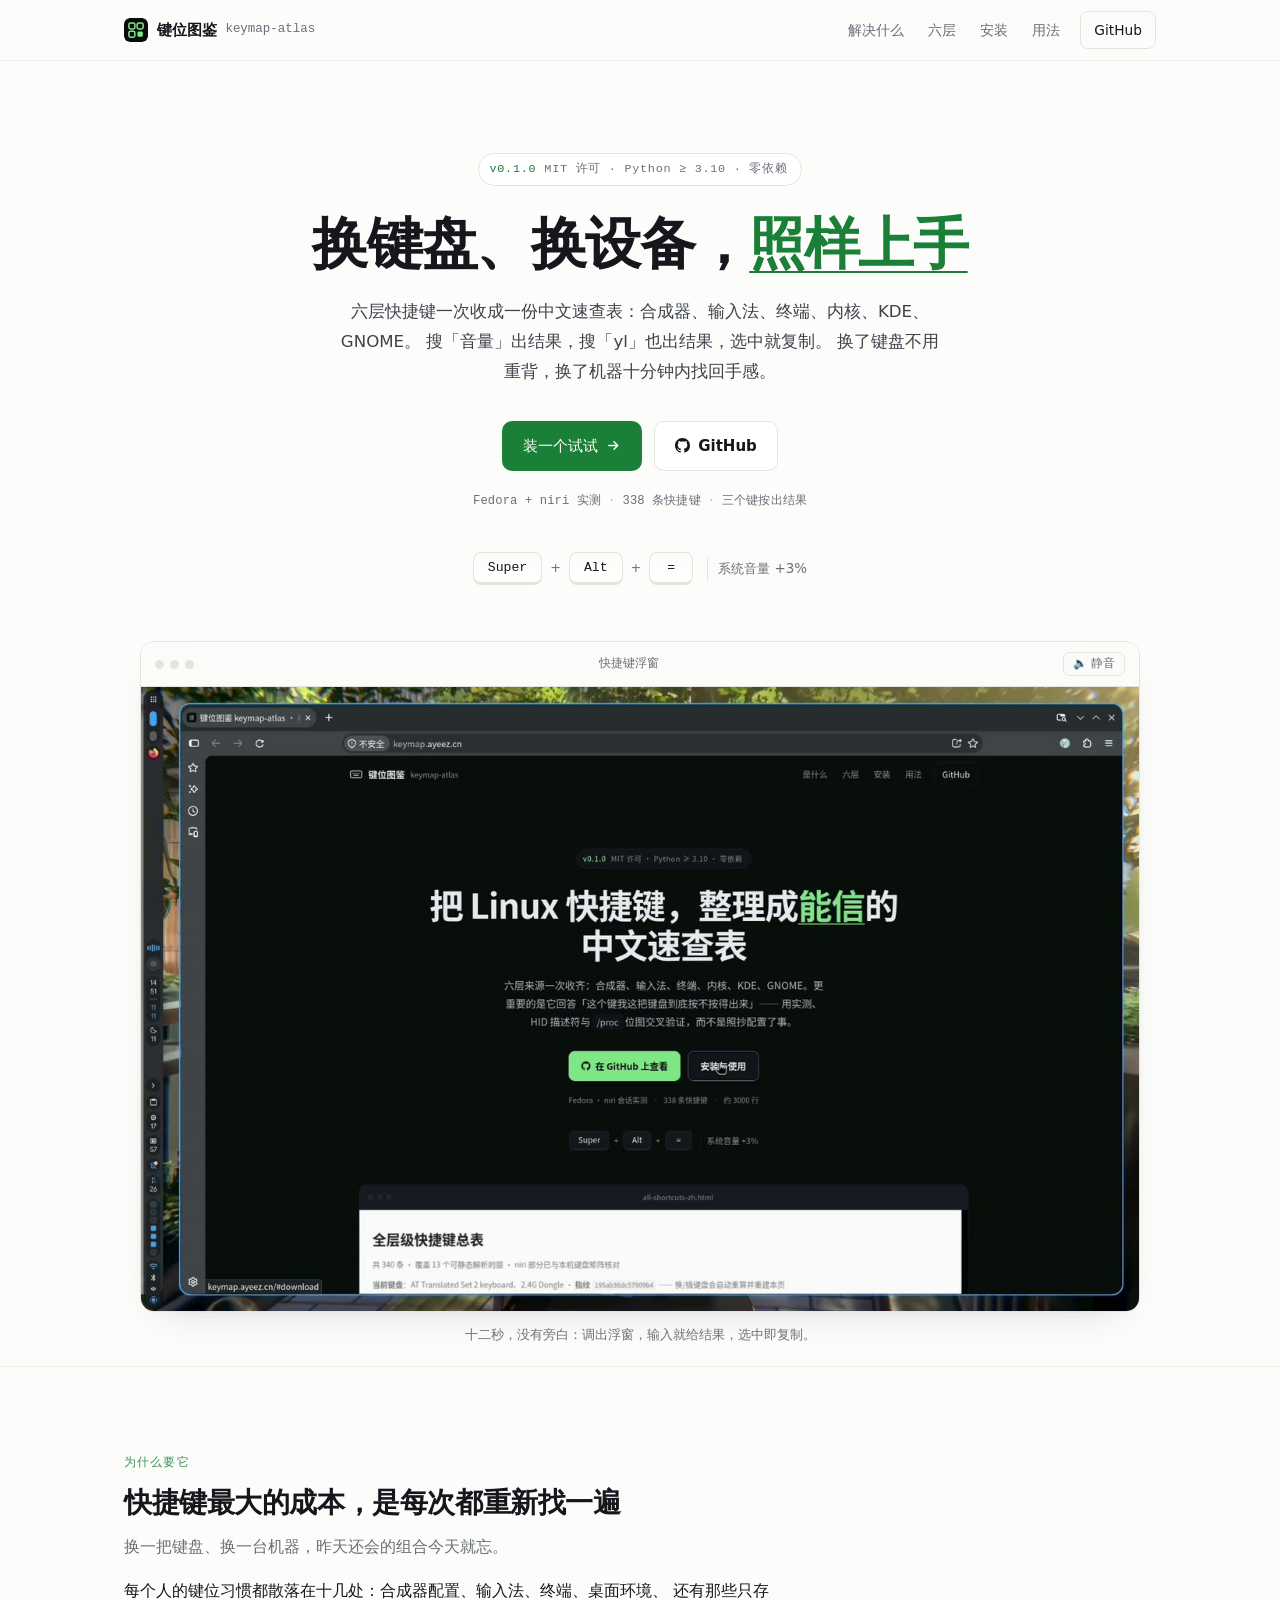
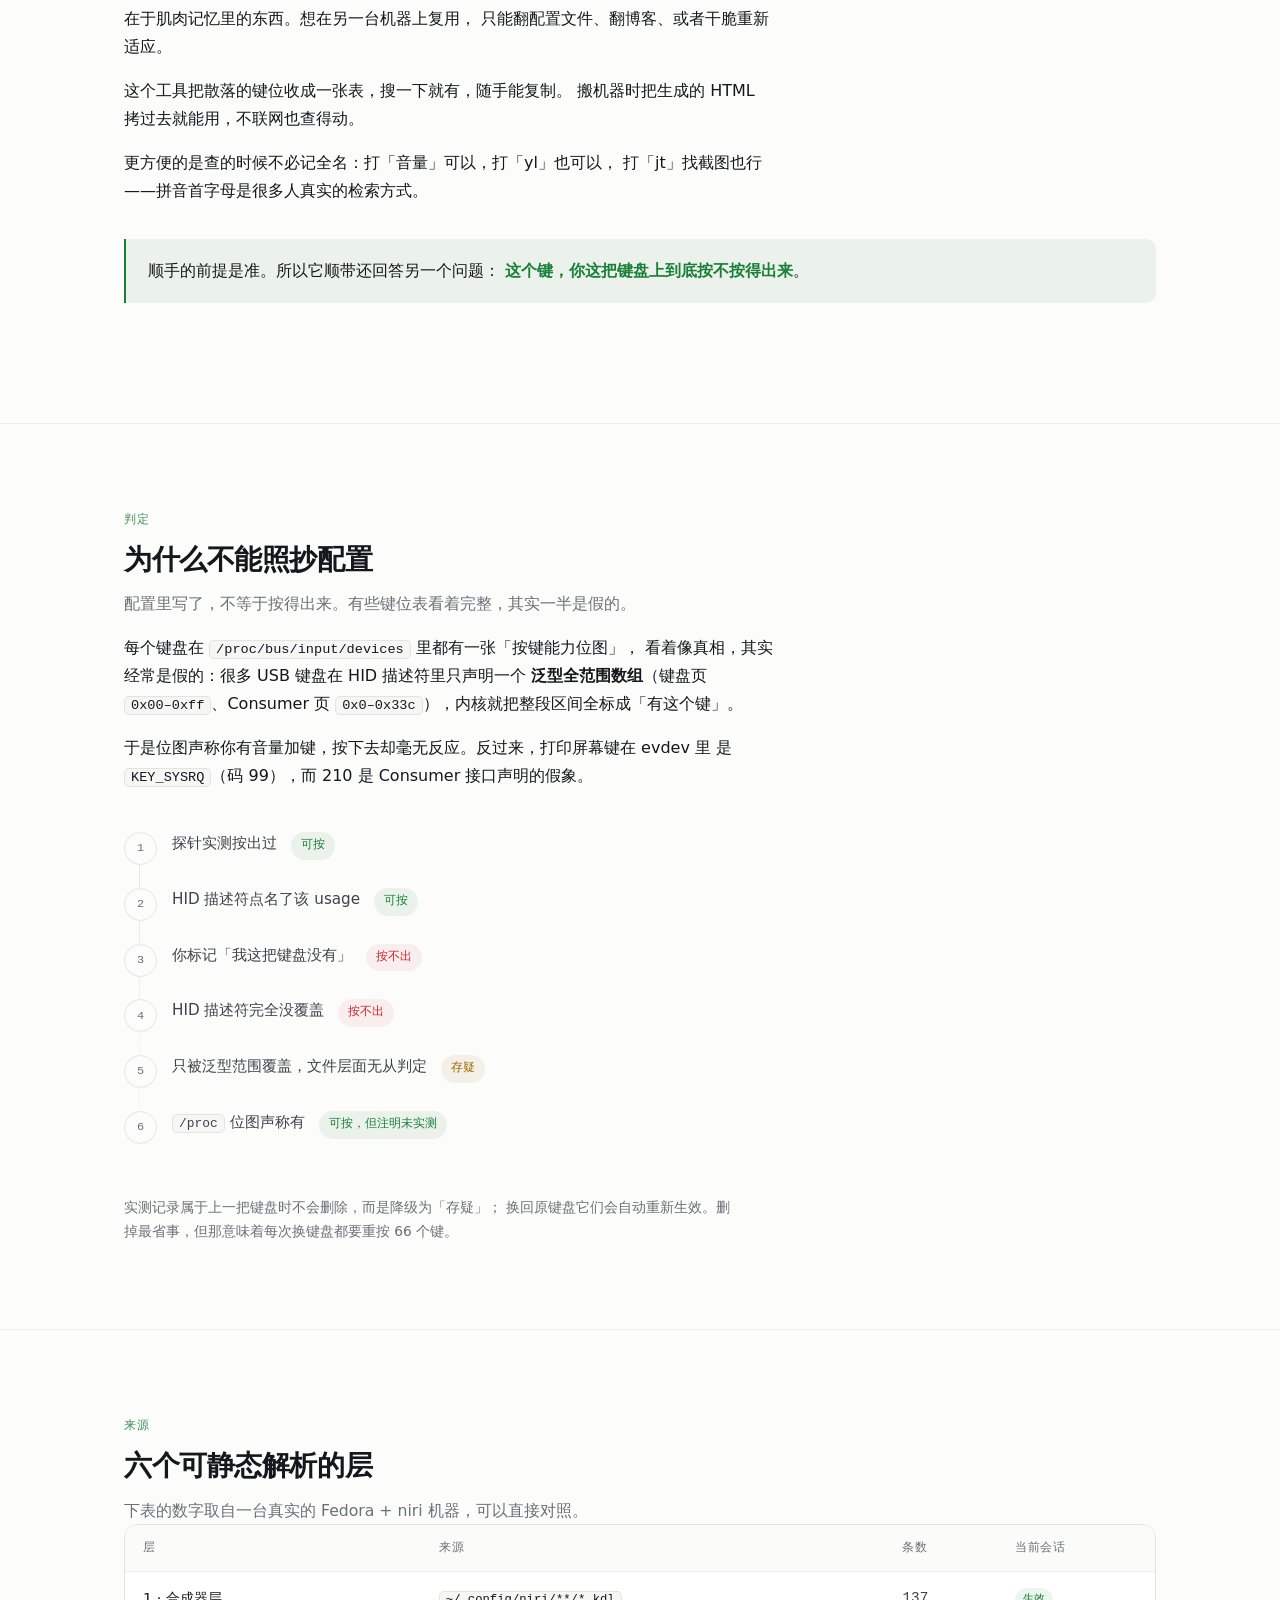
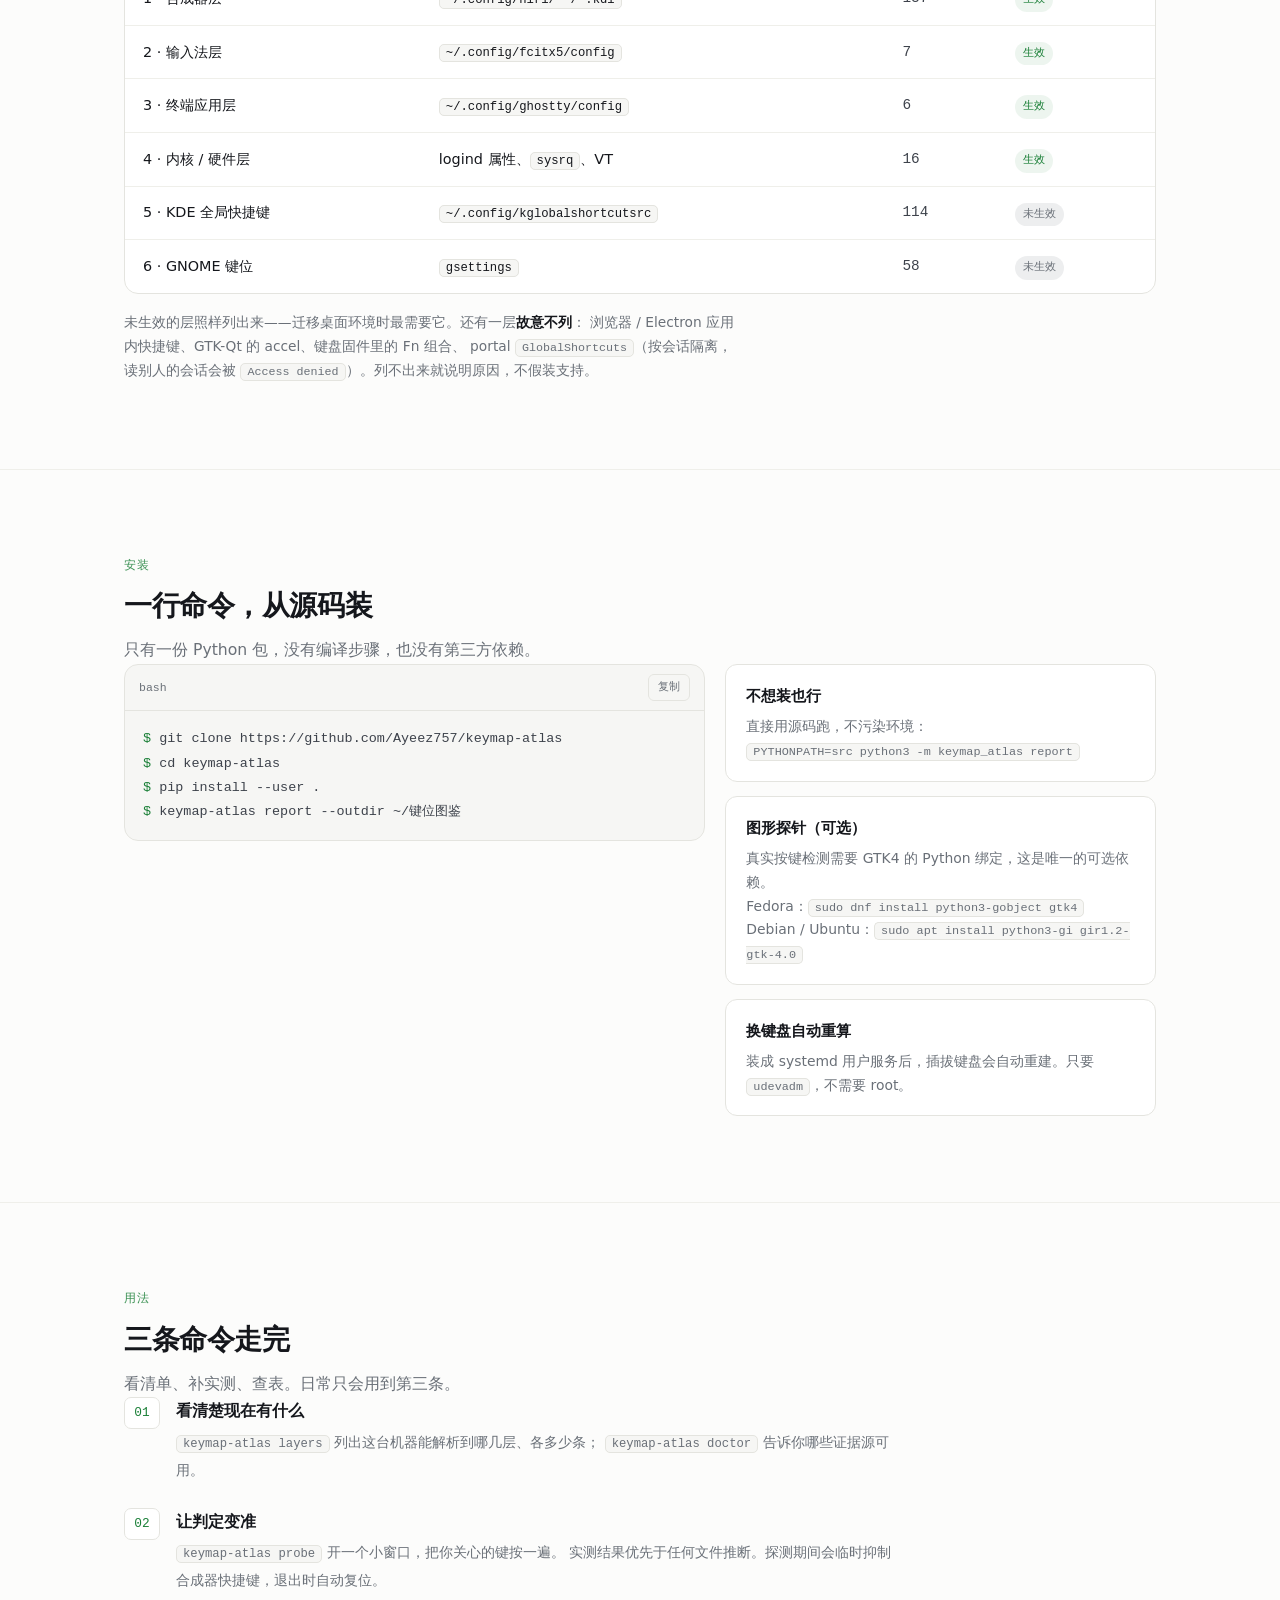
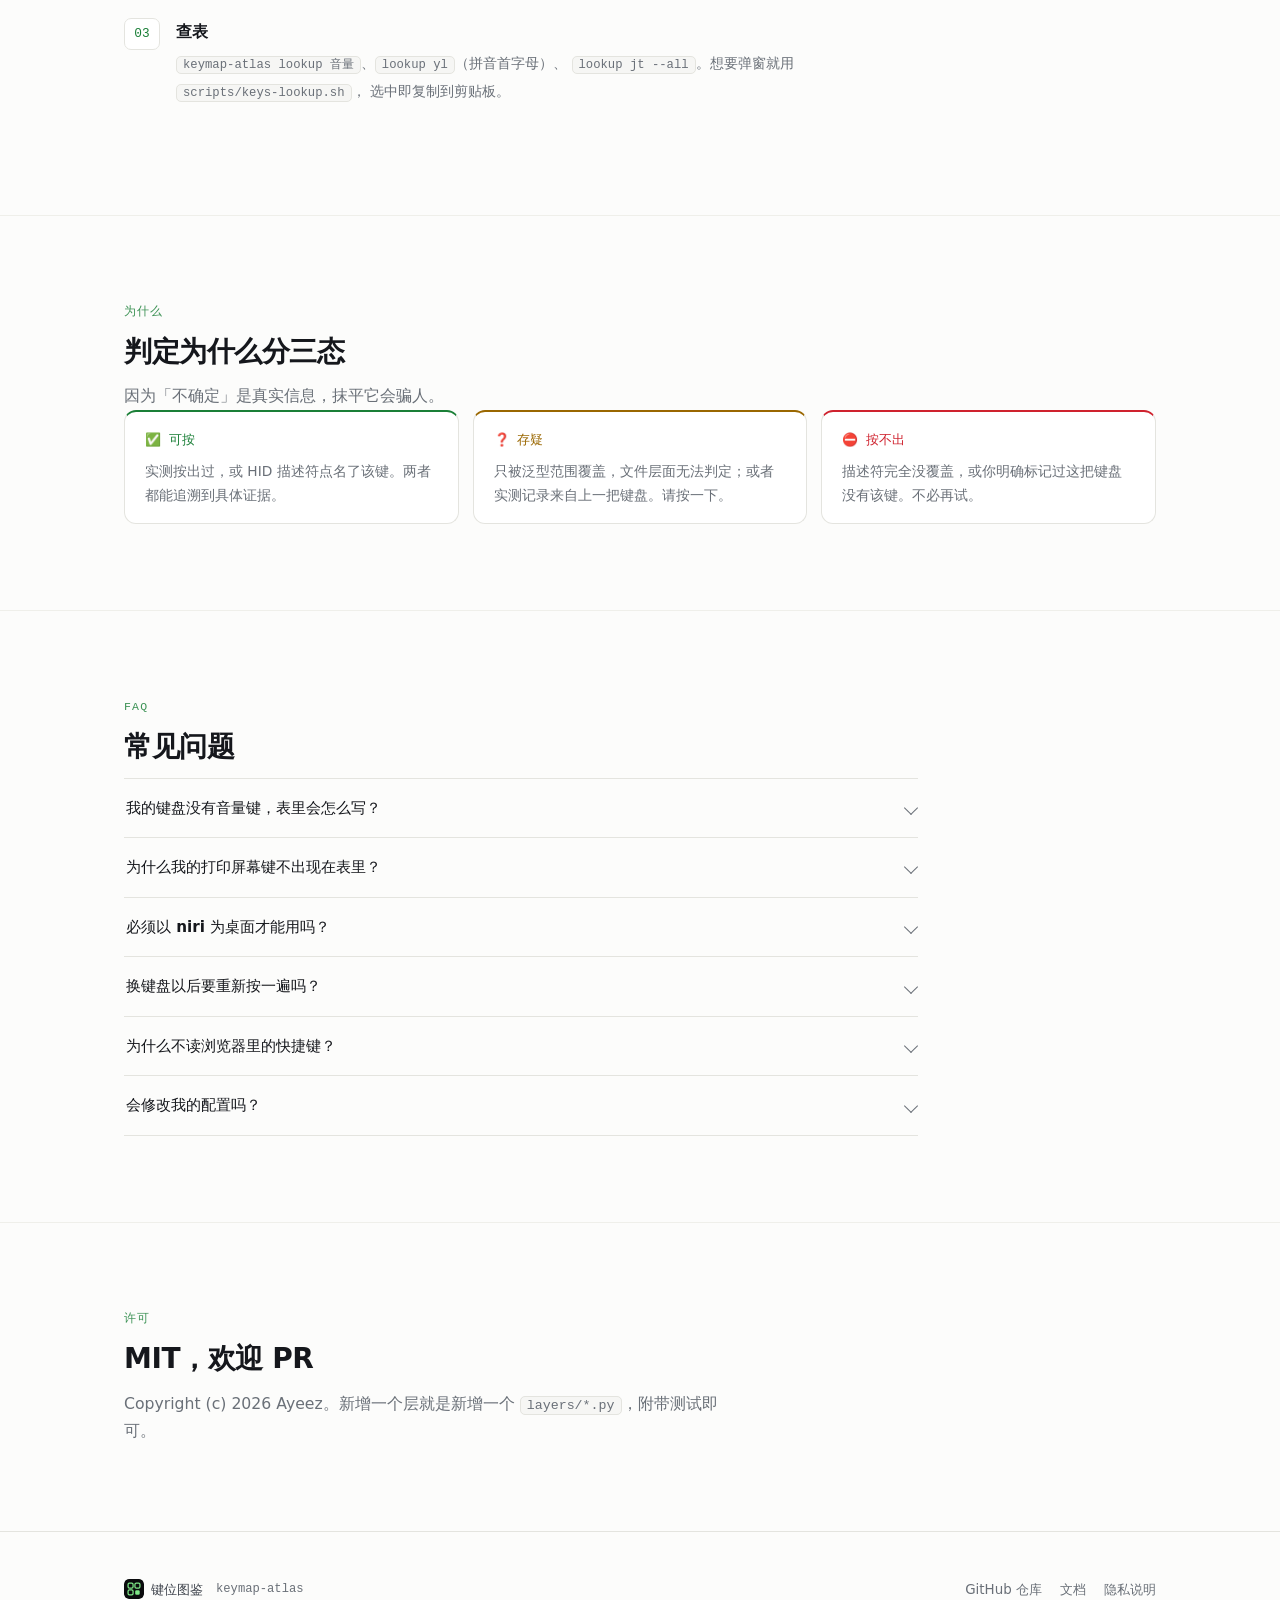
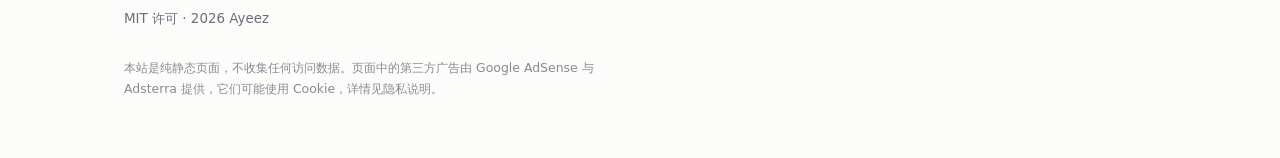
==== commit 3404cbe2: "feat(web): 换成演示视频、新 logo，并接入 Adsterra 三个广告位 - 首屏改为自托管 mp4 + 海报图，默认静音循环，点按钮才出声；离开视口暂停 - 新增深浅色都清晰的 SVG" ====
--- a/web/index.html
+++ b/web/index.html
@@ -3,16 +3,18 @@
 <head>
 <meta charset="utf-8">
 <meta name="viewport" content="width=device-width,initial-scale=1">
-<title>键位图鉴 keymap-atlas · 把 Linux 快捷键整理成能信的中文速查表</title>
-<meta name="description" content="keymap-atlas 收集 Linux 上六层快捷键（合成器、输入法、终端、内核、KDE、GNOME），用实测与 HID 描述符证据判断按键真假，生成可离线查阅的中文速查表。MIT 开源，无依赖。">
-<meta name="keywords" content="Linux 快捷键,Wayland,niri,KDE 快捷键,键位表,快捷键速查,HID 描述符,evdev,keymap">
+<title>键位图鉴 · 换键盘、换设备，快捷键照样上手</title>
+<meta name="description" content="键位图鉴把一台 Linux 机器上六层快捷键收成一份中文速查表，还能判断这个键你这把键盘到底按不按得出来。换键盘不用重背，新设备十分钟上手。">
+<meta name="keywords" content="Linux 快捷键,快捷键速查,换键盘,新设备上手,Wayland,niri,KDE 快捷键,键位表,HID 描述符,evdev">
 <link rel="canonical" href="https://keymap.ayeez.cn/">
 <link rel="stylesheet" href="assets/style.css">
-<link rel="icon" href="data:image/svg+xml,%3Csvg xmlns='http://www.w3.org/2000/svg' viewBox='0 0 32 32'%3E%3Crect width='32' height='32' rx='8' fill='%230a0b0d'/%3E%3Ctext x='16' y='22' font-size='16' text-anchor='middle' fill='%237ee787' font-family='monospace'%3E%E6%8D%B7%3C/text%3E%3C/svg%3E">
+<link rel="icon" type="image/svg+xml" href="assets/logo.svg">
 <meta property="og:type" content="website">
-<meta property="og:title" content="键位图鉴 keymap-atlas">
-<meta property="og:description" content="把一台 Linux 机器上各层快捷键收集成中文速查表，并判断这个键到底按不按得出来。">
+<meta property="og:title" content="键位图鉴">
+<meta property="og:description" content="换键盘、换设备，快捷键照样上手。一份能查、能确认、能带走的中文速查表。">
 <meta property="og:url" content="https://keymap.ayeez.cn/">
+<meta property="og:image" content="https://keymap.ayeez.cn/assets/demo-poster.jpg">
+<meta name="twitter:card" content="summary_large_image">
 <meta name="theme-color" content="#0a0b0d" media="(prefers-color-scheme: dark)">
 <meta name="theme-color" content="#fcfcfb" media="(prefers-color-scheme: light)">
 </head>
@@ -21,14 +23,11 @@
 <header>
   <div class="wrap nav">
     <a class="brand" href="/" aria-label="键位图鉴 首页">
-      <svg viewBox="0 0 24 24" fill="none" aria-hidden="true">
-        <rect x="2" y="6" width="20" height="12" rx="2.5" stroke="currentColor" stroke-width="1.4"/>
-        <path d="M6 10h1M9.5 10h1M13 10h1M16.5 10h1M8 13.5h8" stroke="currentColor" stroke-width="1.4" stroke-linecap="round"/>
-      </svg>
+      <img src="assets/logo.svg" width="26" height="26" alt="">
       键位图鉴<span class="latin">keymap-atlas</span>
     </a>
     <nav>
-      <a href="#what">是什么</a>
+      <a href="#what">解决什么</a>
       <a href="#layers">六层</a>
       <a href="#download">安装</a>
       <a href="#how">用法</a>
@@ -43,23 +42,26 @@
 <div class="wrap hero">
   <p class="eyebrow"><b>v0.1.0</b> MIT 许可 · Python ≥ 3.10 · 零依赖</p>
 
-  <h1>把 Linux 快捷键，整理成<em>能信</em>的中文速查表</h1>
+  <h1>换键盘、换设备，<em>照样上手</em></h1>
 
   <p class="sub">
-    六层来源一次收齐：合成器、输入法、终端、内核、KDE、GNOME。
-    更重要的是它回答「这个键我这把键盘到底按不按得出来」——
-    用实测、HID 描述符与 <code>/proc</code> 位图交叉验证，而不是照抄配置了事。
+    六层快捷键一次收成一份中文速查表：合成器、输入法、终端、内核、KDE、GNOME。
+    搜「音量」出结果，搜「yl」也出结果，选中就复制。
+    换了键盘不用重背，换了机器十分钟内找回手感。
   </p>
 
   <div class="cta">
-    <a class="btn primary" href="https://github.com/Ayeez757/keymap-atlas">
+    <a class="btn primary" href="#download">
+      装一个试试
+      <svg viewBox="0 0 16 16" fill="none" stroke="currentColor" stroke-width="1.6" aria-hidden="true"><path d="M3 8h9M8.5 4l4 4-4 4" stroke-linecap="round" stroke-linejoin="round"/></svg>
+    </a>
+    <a class="btn ghost" href="https://github.com/Ayeez757/keymap-atlas">
       <svg viewBox="0 0 16 16" fill="currentColor" aria-hidden="true"><path d="M8 0C3.58 0 0 3.58 0 8c0 3.54 2.29 6.53 5.47 7.59.4.07.55-.17.55-.38 0-.19-.01-.82-.01-1.49-2.01.37-2.53-.49-2.69-.94-.09-.23-.48-.94-.82-1.13-.28-.15-.68-.52-.01-.53.63-.01 1.08.58 1.23.82.72 1.21 1.87.87 2.33.66.07-.52.28-.87.51-1.07-1.78-.2-3.64-.89-3.64-3.95 0-.87.31-1.59.82-2.15-.08-.2-.36-1.02.08-2.12 0 0 .67-.21 2.2.82a7.4 7.4 0 0 1 2-.27c.68 0 1.36.09 2 .27 1.53-1.04 2.2-.82 2.2-.82.44 1.1.16 1.92.08 2.12.51.56.82 1.27.82 2.15 0 3.07-1.87 3.75-3.65 3.95.29.25.54.73.54 1.48 0 1.07-.01 1.93-.01 2.2 0 .21.15.46.55.38A8.01 8.01 0 0 0 16 8c0-4.42-3.58-8-8-8Z"/></svg>
-      在 GitHub 上查看
+      GitHub
     </a>
-    <a class="btn ghost" href="#download">安装与使用</a>
-  </div>
-
-  <p class="meta">Fedora · niri 会话实测<span>·</span>338 条快捷键<span>·</span>约 3000 行</p>
+  </div>
+
+  <p class="meta">Fedora + niri 实测<span>·</span>338 条快捷键<span>·</span>三个键按出结果</p>
 
   <!-- 键帽示意：纯 CSS，不用图片 -->
   <div class="keyrow" aria-hidden="true">
@@ -67,21 +69,26 @@
     <span class="out">系统音量 +3%</span>
   </div>
 
-  <!-- 产品截图 -->
+  <!-- 演示视频 -->
   <div class="shot">
     <div class="frame">
       <div class="bar">
         <span class="dots"><i></i><i></i><i></i></span>
-        <span class="url">all-shortcuts-zh.html</span>
-      </div>
-      <img src="assets/shot.png" width="1000" height="589" decoding="async" fetchpriority="high"
-           alt="生成的单文件 HTML 速查表：顶部搜索框，下面按层分组的快捷键表格，每行标注按键、动作与三态判定。">
-    </div>
-    <p class="cap">产物是一份单文件 HTML：自带搜索框，离线可用，可以直接丢进 U 盘。</p>
+        <span class="url">快捷键浮窗</span>
+        <button class="sound" type="button" data-video="demo" aria-label="播放声音">🔈 静音</button>
+      </div>
+      <video id="demo" poster="assets/demo-poster.jpg" width="1280" height="800"
+             autoplay muted loop playsinline preload="metadata"
+             aria-label="演示：调出快捷键浮窗，输入关键词即出现对应快捷键">
+        <source src="assets/demo.mp4" type="video/mp4">
+        <img src="assets/demo-poster.jpg" width="1280" height="800" alt="弹窗查找快捷键的截图">
+      </video>
+    </div>
+    <p class="cap">十二秒，没有旁白：调出浮窗，输入就给结果，选中即复制。</p>
   </div>
 </div>
 
-<!-- 广告位 1：首屏之后。此处是 728×90 / 响应式的最佳位置 -->
+<!-- 广告位 1：首屏之后 -->
 <div class="wrap">
   <div class="ad-slot" data-filled="0" data-ad="top">
     <div class="ad-label">广告</div>
@@ -89,47 +96,58 @@
   </div>
 </div>
 
-<!-- ==================================================== 是什么 -->
+<!-- ==================================================== 解决什么 -->
 <section id="what">
   <div class="wrap">
     <div class="head">
-      <span class="sect-label">问题</span>
-      <h2>配置里写了，不等于按得出来</h2>
-      <p class="lede">列快捷键的工具不少，但几乎都不处理这个前提。</p>
+      <span class="sect-label">为什么要它</span>
+      <h2>快捷键最大的成本，是每次都重新找一遍</h2>
+      <p class="lede">换一把键盘、换一台机器，昨天还会的组合今天就忘。</p>
     </div>
 
     <div class="prose">
+      <p>
+        每个人的键位习惯都散落在十几处：合成器配置、输入法、终端、桌面环境、
+        还有那些只存在于肌肉记忆里的东西。想在另一台机器上复用，
+        只能翻配置文件、翻博客、或者干脆重新适应。
+      </p>
+      <p>
+        这个工具把散落的键位收成一张表，搜一下就有，随手能复制。
+        搬机器时把生成的 HTML 拷过去就能用，不联网也查得动。
+      </p>
+      <p>
+        更方便的是查的时候不必记全名：打「音量」可以，打「yl」也可以，
+        打「jt」找截图也行——拼音首字母是很多人真实的检索方式。
+      </p>
+    </div>
+
+    <blockquote class="quote-rule">
+      顺手的前提是准。所以它顺带还回答另一个问题：
+      <b>这个键，你这把键盘上到底按不按得出来</b>。
+    </blockquote>
+  </div>
+</section>
+
+<!-- ==================================================== 证据链 -->
+<section>
+  <div class="wrap">
+    <div class="head">
+      <span class="sect-label">判定</span>
+      <h2>为什么不能照抄配置</h2>
+      <p class="lede">配置里写了，不等于按得出来。有些键位表看着完整，其实一半是假的。</p>
+    </div>
+
+    <div class="prose" style="margin-bottom:40px">
       <p>
         每个键盘在 <code>/proc/bus/input/devices</code> 里都有一张「按键能力位图」，
         看着像真相，其实经常是假的：很多 USB 键盘在 HID 描述符里只声明一个
         <b>泛型全范围数组</b>（键盘页 <code>0x00–0xff</code>、Consumer 页
-        <code>0x0–0x33c</code>），内核就把整段区间全部标成「有这个键」。
+        <code>0x0–0x33c</code>），内核就把整段区间全标成「有这个键」。
       </p>
       <p>
-        于是位图声称你有音量加键，按下去却毫无反应。反过来，PrintScreen 在 evdev 里
-        是 <code>KEY_SYSRQ</code>（码 99），而 210 是 Consumer 接口声明的假象——
-        按位图找，永远找不对。
-      </p>
-      <p>
-        本项目把判断依据排成一条优先级链，每一级都能说清出处，
-        判不出来就老实说判不出来。
-      </p>
-    </div>
-
-    <blockquote class="quote-rule">
-      别人的工具告诉你「<b>Super Q 关闭窗口</b>」。
-      这里还告诉你「<b>你这把键盘上没有音量加键</b>」以及凭什么。
-    </blockquote>
-  </div>
-</section>
-
-<!-- ==================================================== 证据链 -->
-<section>
-  <div class="wrap">
-    <div class="head">
-      <span class="sect-label">判定</span>
-      <h2>六条依据，按可信度排队</h2>
-      <p class="lede">同一件事有多个来源会给出互相矛盾的答案，没有明确顺序就是随机结果。</p>
+        于是位图声称你有音量加键，按下去却毫无反应。反过来，打印屏幕键在 evdev 里
+        是 <code>KEY_SYSRQ</code>（码 99），而 210 是 Consumer 接口声明的假象。
+      </p>
     </div>
 
     <ol class="chain">
@@ -182,7 +200,7 @@
   </div>
 </section>
 
-<!-- 广告位 2：正文中段。此处放 300×250 或响应式方图最自然 -->
+<!-- 广告位 2：正文中段 -->
 <div class="wrap">
   <div class="ad-slot" data-filled="0" data-ad="mid">
     <div class="ad-label">广告</div>
@@ -206,12 +224,12 @@
           <button class="copy" type="button" data-copy="git clone https://github.com/Ayeez757/keymap-atlas
 cd keymap-atlas
 pip install --user .
-keymap-atlas report --outdir ~/快捷键">复制</button>
+keymap-atlas report --outdir ~/键位图鉴">复制</button>
         </div>
 <pre><span class="p">$</span> git clone https://github.com/Ayeez757/keymap-atlas
 <span class="p">$</span> cd keymap-atlas
 <span class="p">$</span> pip install --user .
-<span class="p">$</span> keymap-atlas report --outdir ~/快捷键</pre>
+<span class="p">$</span> keymap-atlas report --outdir ~/键位图鉴</pre>
       </div>
 
       <div class="stack">
@@ -302,10 +320,14 @@
 
     <div class="faq">
       <details>
-        <summary>为什么我的 PrintScreen 不出现在表里？</summary>
+        <summary>我的键盘没有音量键，表里会怎么写？</summary>
+        <p>会被标成「存疑」或「按不出」，并注明依据是 HID 描述符还是你的实测标记。
+          它不会因为配置文件里写了 <code>XF86AudioRaiseVolume</code> 就宣称你能按。</p>
+      </details>
+      <details>
+        <summary>为什么我的打印屏幕键不出现在表里？</summary>
         <p>evdev 里打印屏幕键是 <code>KEY_SYSRQ</code>（码 99），而不是 210。很多键盘的
-          Consumer 接口会在描述符里声明 210，于是位图看起来「有」，实际按不出来。
-          工具会把它标成三态里的某一档，而不是假装有。</p>
+          Consumer 接口会在描述符里声明 210，于是位图看起来「有」，实际按不出来。</p>
       </details>
       <details>
         <summary>必须以 niri 为桌面才能用吗？</summary>
@@ -314,6 +336,11 @@
           其他合成器（Hyprland / Sway）的配置格式不同，未实现，也不假装支持。</p>
       </details>
       <details>
+        <summary>换键盘以后要重新按一遍吗？</summary>
+        <p>不用全部重按。指纹改变后旧记录标记为「来自旧键盘」；你换回原键盘时它们会自动
+          重新生效。只有新键盘上没验证过的键需要按。</p>
+      </details>
+      <details>
         <summary>为什么不读浏览器里的快捷键？</summary>
         <p>浏览器的快捷键编译进程序，或者存在 profile 的加密库里；扩展的快捷键又在各自的
           存储里。没有统一导出接口，硬猜就是编造。</p>
@@ -323,16 +350,6 @@
         <p>不会。程序只读配置文件；会写的地方只有输出目录，以及状态目录
           （<code>~/.config/keymap-atlas/</code>）里保存实测记录和键盘指纹。
           指纹是设备名与按键数的 SHA-1 前 16 位，不含任何个人信息。</p>
-      </details>
-      <details>
-        <summary>换键盘以后要重新按一遍吗？</summary>
-        <p>不用全部重按。指纹改变后旧记录标记为「来自旧键盘」；你换回原键盘时它们会自动
-          重新生效。只有新键盘上没验证过的键需要按。</p>
-      </details>
-      <details>
-        <summary>为什么表格里有的行标着「未生效」？</summary>
-        <p>因为那层属于别的桌面环境。你在 niri 会话里按 KDE 的快捷键当然没反应，
-          但迁移过去时它就是你要的参照。</p>
       </details>
     </div>
   </div>
@@ -358,7 +375,10 @@
   <div class="wrap">
     <div class="cols">
       <div>
-        <div class="who">键位图鉴<span class="latin">keymap-atlas</span></div>
+        <div class="who">
+          <img src="assets/logo.svg" width="20" height="20" alt="">
+          键位图鉴<span class="latin">keymap-atlas</span>
+        </div>
         <div style="margin-top:6px">MIT 许可 · 2026 Ayeez</div>
       </div>
       <div class="links">
@@ -376,14 +396,13 @@
 
 <script src="ad.js" defer></script>
 <script>
-/* 复制按钮：只有真的能写剪贴板时才绑定，失败就改回原文案 */
+/* 复制按钮 */
 document.querySelectorAll('.copy').forEach(function (b) {
   b.addEventListener('click', function () {
     var text = b.getAttribute('data-copy') || '';
     var done = function () {
       b.textContent = '已复制';
-      b.classList.add('done');
-      setTimeout(function () { b.textContent = '复制'; b.classList.remove('done'); }, 1600);
+      setTimeout(function () { b.textContent = '复制'; }, 1600);
     };
     if (navigator.clipboard && navigator.clipboard.writeText) {
       navigator.clipboard.writeText(text).then(done, function () { b.textContent = '请手动选中'; });
@@ -392,6 +411,27 @@
     }
   });
 });
+
+/* 演示视频：只在用户主动点开声音时才解除静音，避免自动播放被拒 */
+(function () {
+  var btn = document.querySelector('[data-video="demo"]');
+  var v = document.getElementById('demo');
+  if (!btn || !v) return;
+  btn.addEventListener('click', function () {
+    v.muted = !v.muted;
+    btn.textContent = v.muted ? '🔈 静音' : '🔊 有声';
+    if (!v.muted && v.paused) v.play();
+  });
+  /* 省电：离开视口就暂停，回来再播 */
+  if ('IntersectionObserver' in window) {
+    new IntersectionObserver(function (es) {
+      es.forEach(function (e) {
+        if (e.isIntersecting) { v.play().catch(function () {}); }
+        else { v.pause(); }
+      });
+    }, { threshold: 0.25 }).observe(v);
+  }
+})();
 </script>
 </body>
 </html>
--- a/web/assets/style.css
+++ b/web/assets/style.css
@@ -64,6 +64,8 @@
   scroll-behavior: smooth;
   scroll-padding-top: 72px;
   -webkit-text-size-adjust: 100%;
+  /* 任何情况下都不给横向滚动条：溢出的只可能是装饰，不该让页面横着走 */
+  overflow-x: clip;
 }
 
 body {
@@ -143,7 +145,8 @@
 }
 .brand:hover { text-decoration: none; }
 
-.brand svg { width: 22px; height: 22px; display: block; }
+.brand img,
+.brand svg { width: 24px; height: 24px; display: block; border-radius: 6px; }
 
 .brand .latin {
   font-family: var(--mono);
@@ -192,7 +195,9 @@
 
 /* ========================================================== 首屏 */
 .hero {
-  padding: 92px 0 20px;
+  /* 只设纵向内边距：左右要留给 .wrap，否则手机上文字会贴边 */
+  padding-top: 92px;
+  padding-bottom: 20px;
   text-align: center;
 }
 
@@ -339,6 +344,9 @@
 .shot {
   margin: 56px auto 0;
   max-width: 1000px;
+  /* 视频有 1280 的固有宽度，别让它把布局顶宽 */
+  width: 100%;
+  min-width: 0;
 }
 
 .frame {
@@ -367,6 +375,8 @@
 
 .frame .url {
   flex: 1;
+  /* flex 项默认 min-width:auto，长标题会把整个 frame 撑出视口 */
+  min-width: 0;
   font-family: var(--mono);
   font-size: 0.74rem;
   color: var(--muted);
@@ -376,12 +386,29 @@
   text-overflow: ellipsis;
 }
 
-.frame img {
+.frame img,
+.frame video {
   display: block;
   width: 100%;
   height: auto;
   background: var(--bg-soft);
 }
+
+/* 视频右下角的静音开关：默认静音，点了才出声 */
+.frame .sound {
+  font: inherit;
+  font-size: 0.72rem;
+  line-height: 1;
+  color: var(--muted);
+  background: transparent;
+  border: 1px solid var(--line);
+  border-radius: 7px;
+  padding: 5px 9px;
+  cursor: pointer;
+  white-space: nowrap;
+  transition: color .15s, border-color .15s;
+}
+.frame .sound:hover { color: var(--fg); border-color: var(--muted); }
 
 .shot .cap {
   margin: 12px 0 0;
@@ -838,9 +865,14 @@
 }
 
 footer .who {
+  display: flex;
+  align-items: center;
+  gap: 7px;
   font-weight: 560;
   color: var(--fg-dim);
 }
+
+footer .who img { width: 20px; height: 20px; display: block; border-radius: 5px; }
 
 footer .who .latin {
   font-family: var(--mono);
@@ -868,7 +900,7 @@
 
 /* ====================================================== 适配 */
 @media (max-width: 720px) {
-  .hero { padding: 64px 0 8px; }
+  .hero { padding-top: 64px; padding-bottom: 8px; }
   .hero .sub { font-size: 0.98rem; }
   section { padding: 64px 0; }
   th, td { padding: 11px 13px; }
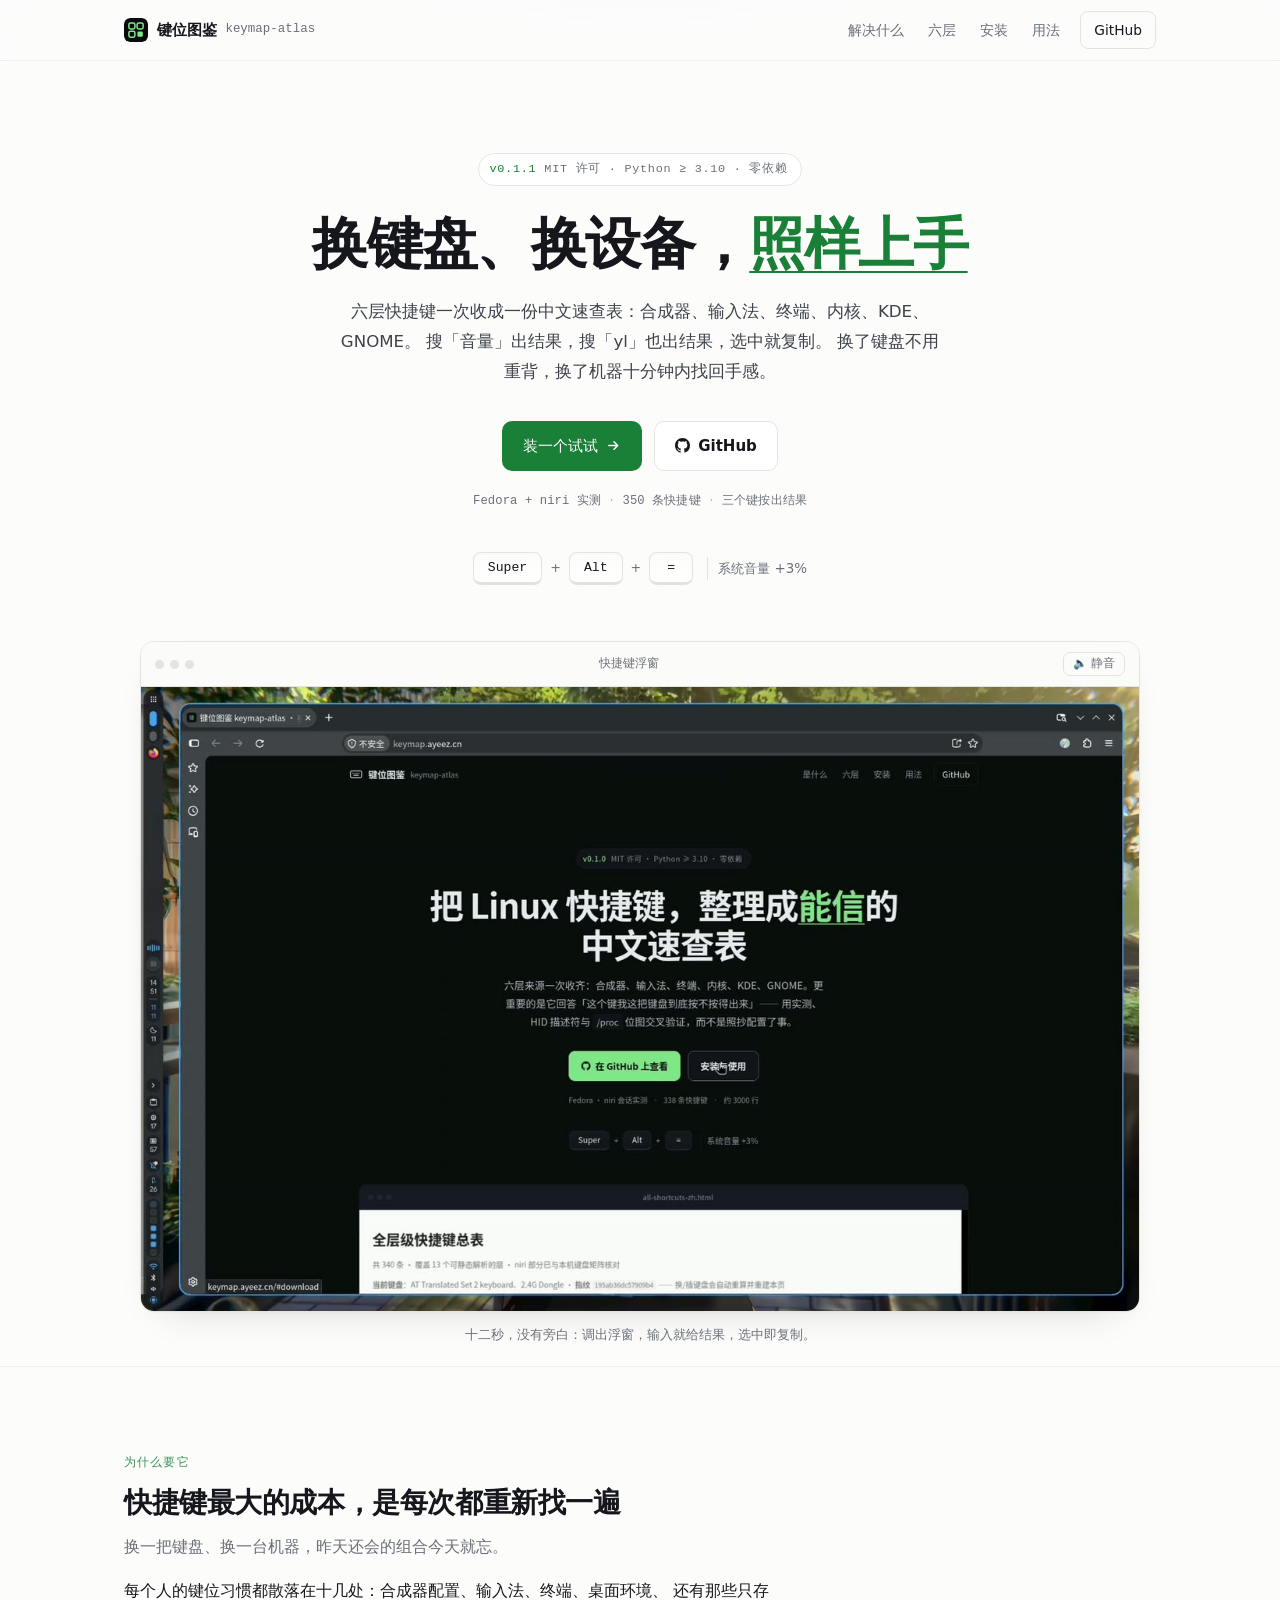
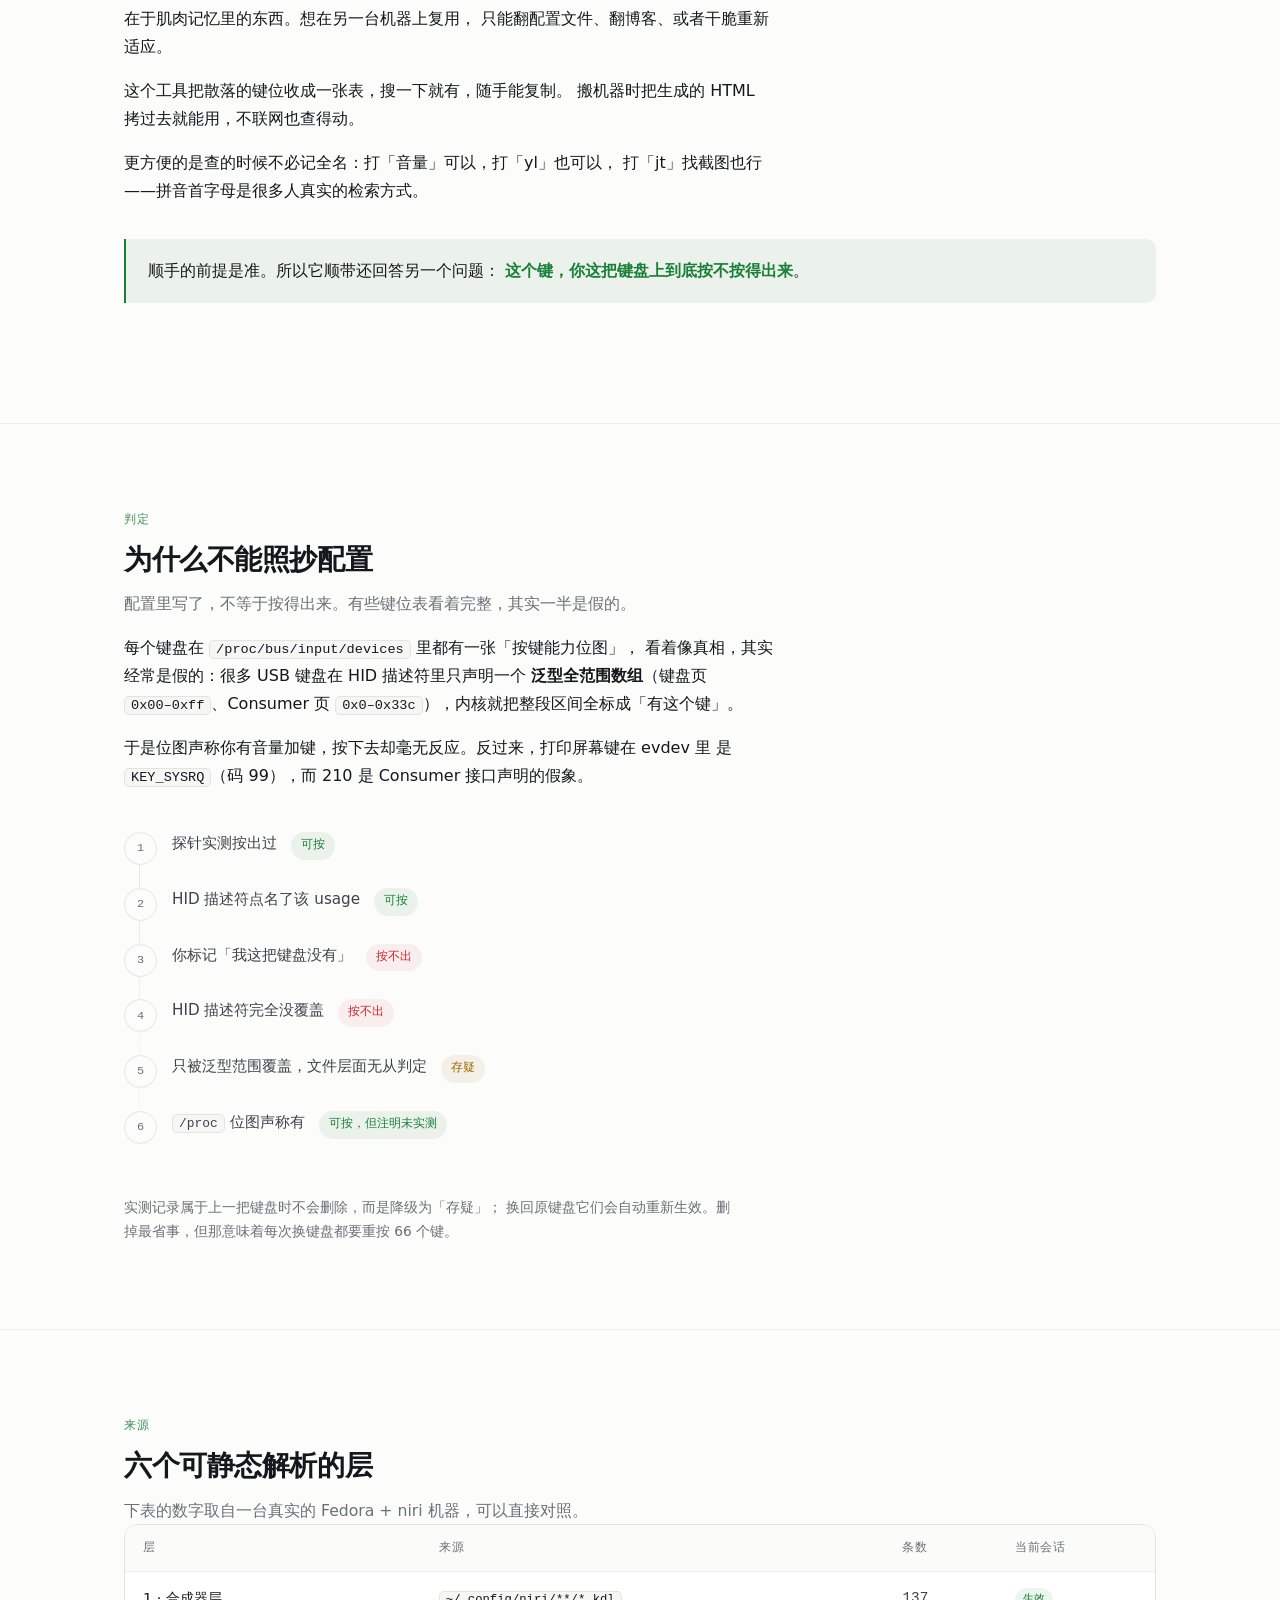
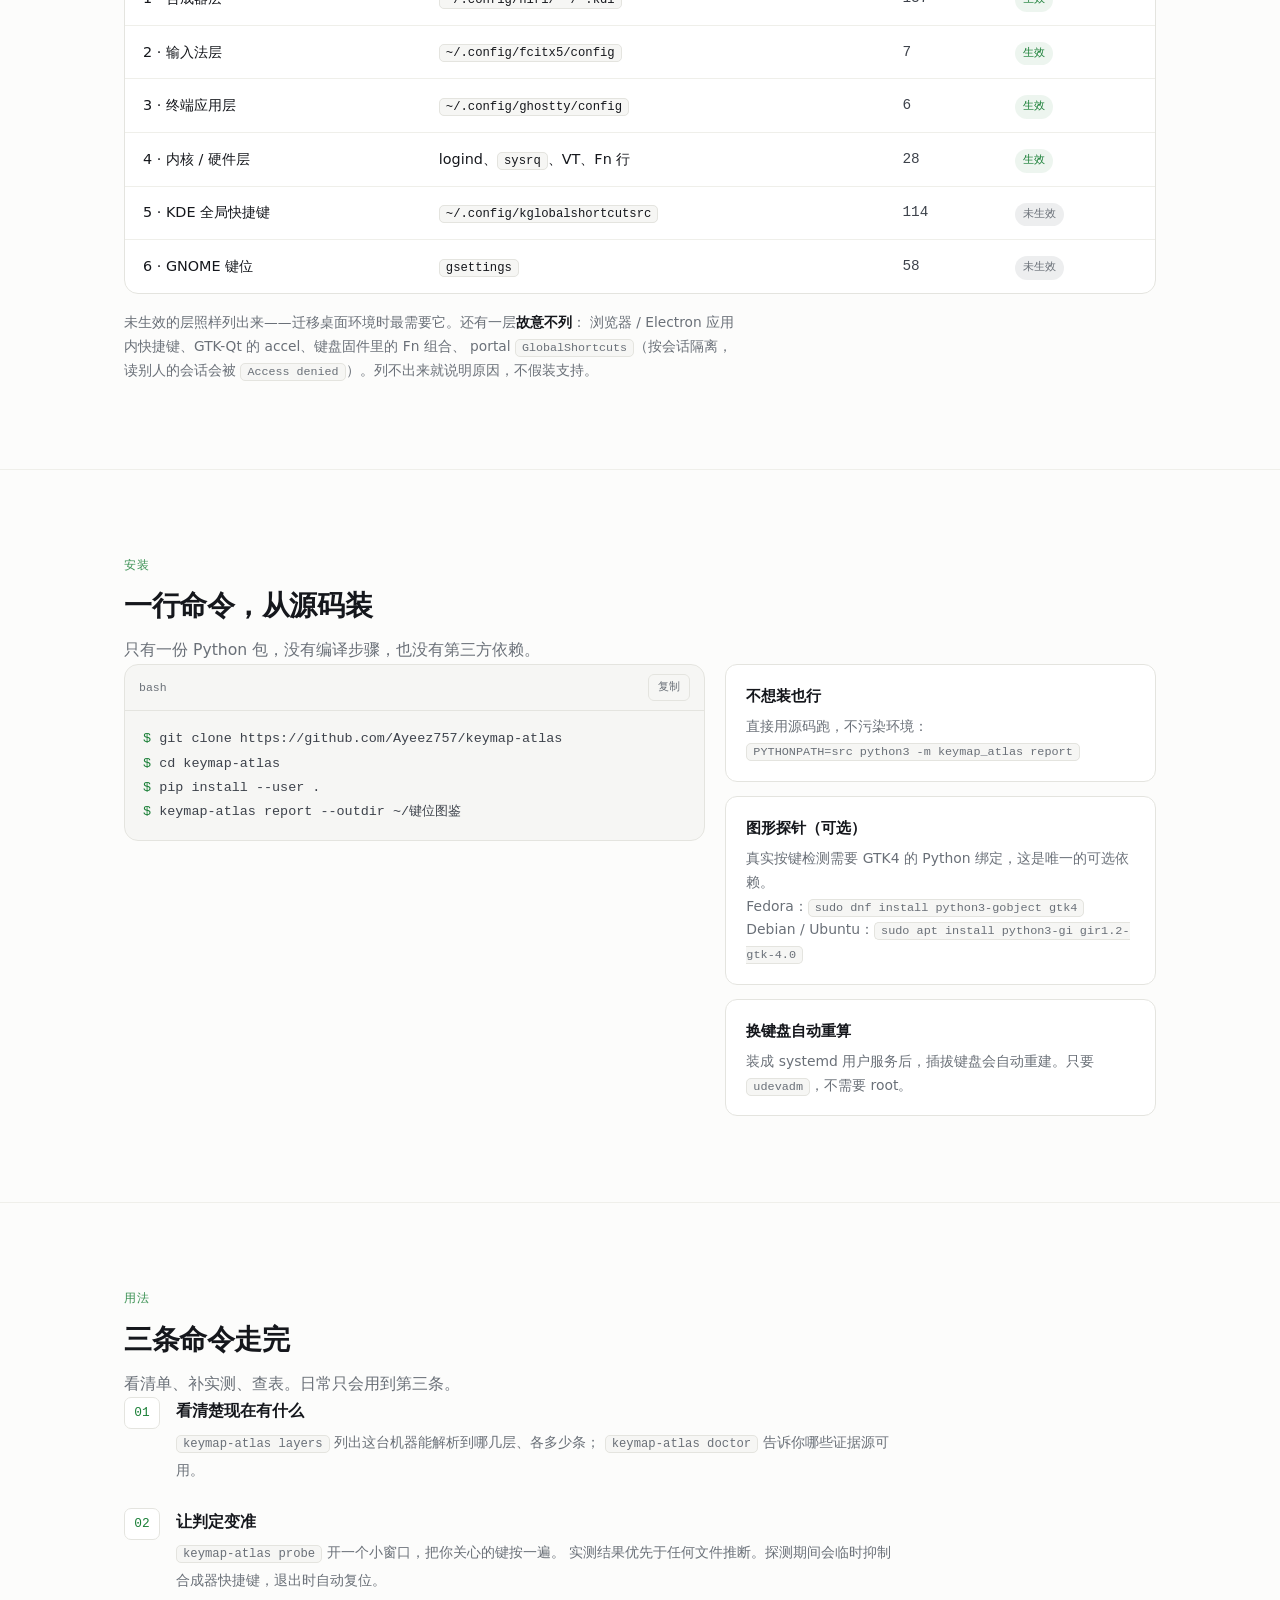
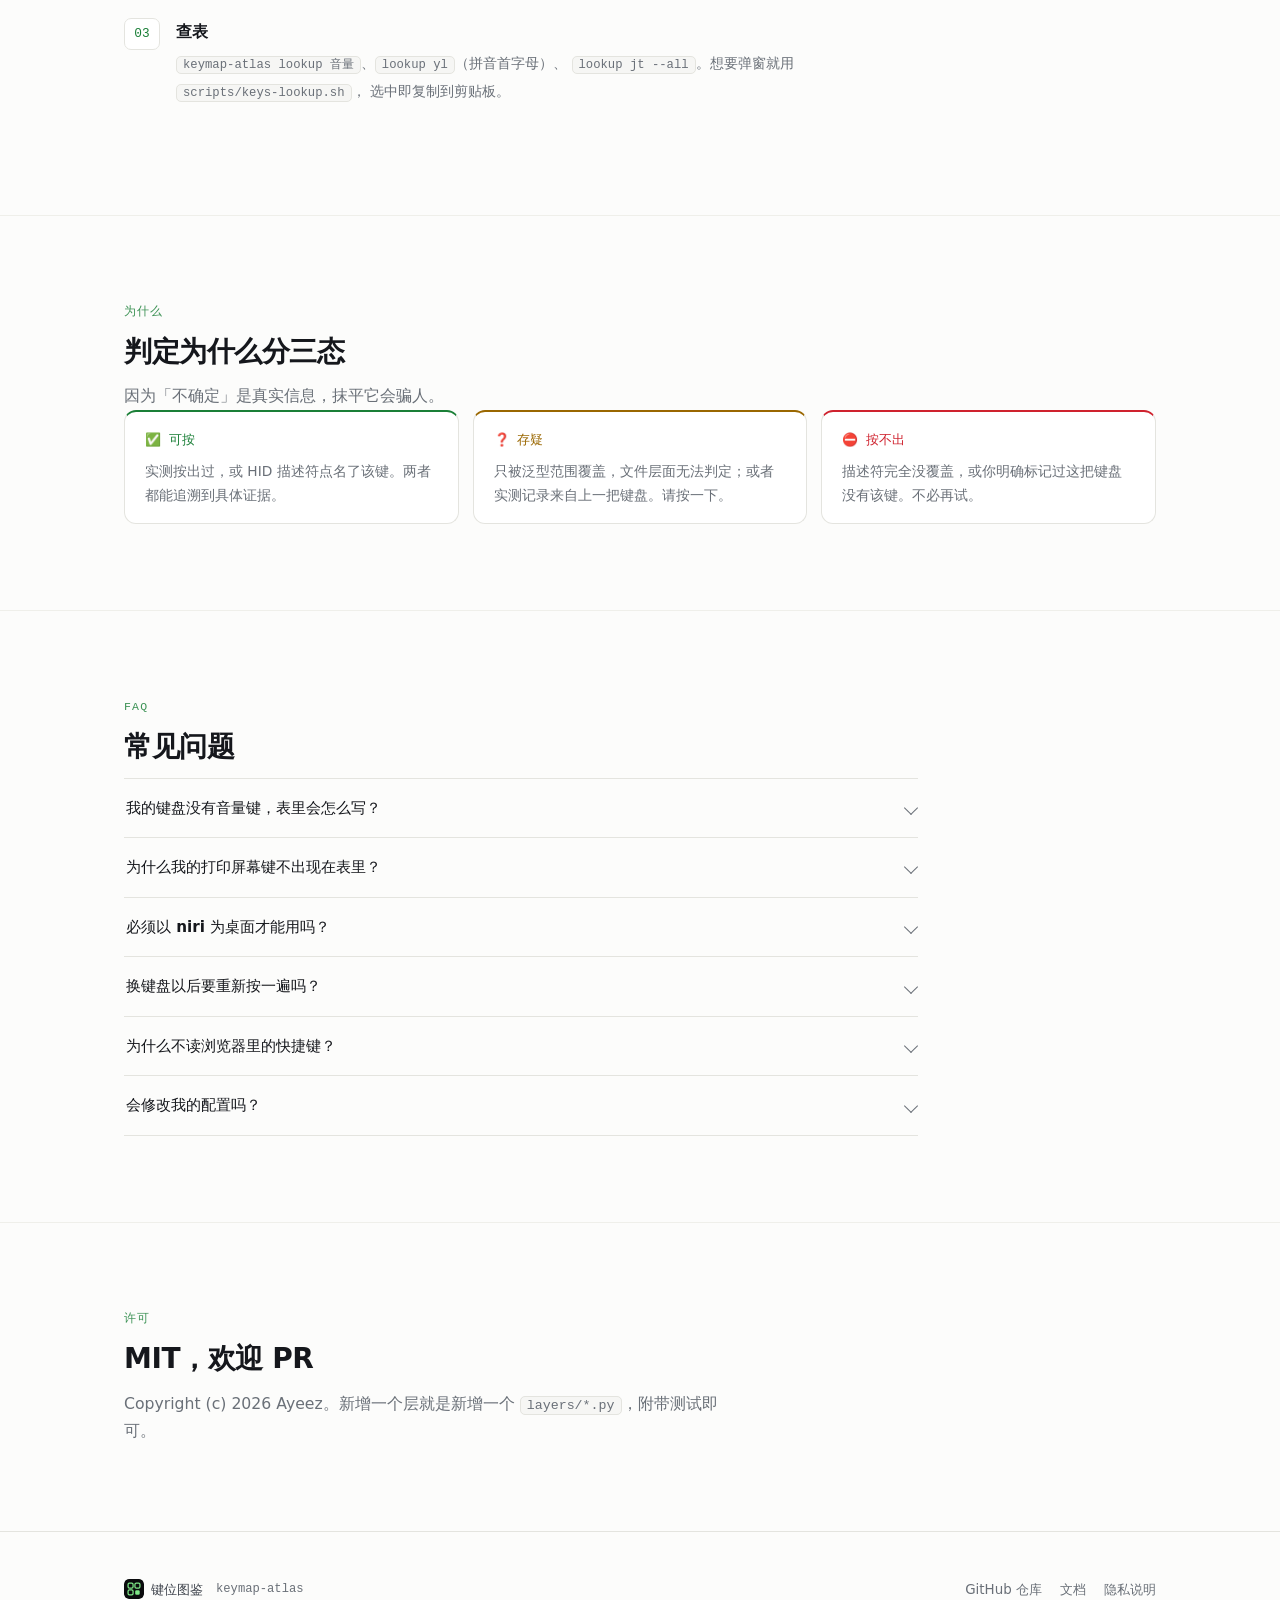
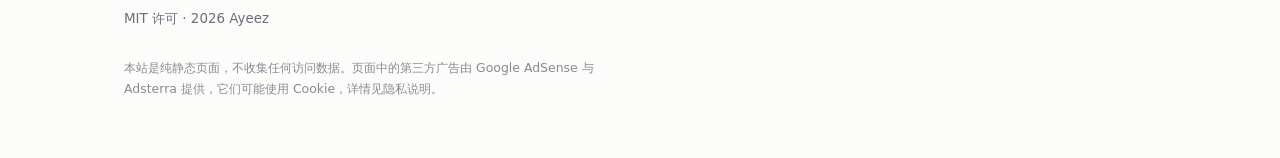
==== commit 16d0435d: "fix(evidence): 区分「描述符没这一页」与「有页没这个键」，补 ACPI 证据 笔记本内置键盘（IdeaPad 的 ZEPHYR Idea5003）HID 描述符里没有键盘页 0x07， " ====
--- a/web/index.html
+++ b/web/index.html
@@ -7,6 +7,7 @@
 <meta name="description" content="键位图鉴把一台 Linux 机器上六层快捷键收成一份中文速查表，还能判断这个键你这把键盘到底按不按得出来。换键盘不用重背，新设备十分钟上手。">
 <meta name="keywords" content="Linux 快捷键,快捷键速查,换键盘,新设备上手,Wayland,niri,KDE 快捷键,键位表,HID 描述符,evdev">
 <link rel="canonical" href="https://keymap.ayeez.cn/">
+<meta name="google-adsense-account" content="ca-pub-7074159807555116">
 <link rel="stylesheet" href="assets/style.css">
 <link rel="icon" type="image/svg+xml" href="assets/logo.svg">
 <meta property="og:type" content="website">
@@ -40,7 +41,7 @@
 
 <!-- ==================================================== 首屏 -->
 <div class="wrap hero">
-  <p class="eyebrow"><b>v0.1.0</b> MIT 许可 · Python ≥ 3.10 · 零依赖</p>
+  <p class="eyebrow"><b>v0.1.1</b> MIT 许可 · Python ≥ 3.10 · 零依赖</p>
 
   <h1>换键盘、换设备，<em>照样上手</em></h1>
 
@@ -61,7 +62,7 @@
     </a>
   </div>
 
-  <p class="meta">Fedora + niri 实测<span>·</span>338 条快捷键<span>·</span>三个键按出结果</p>
+  <p class="meta">Fedora + niri 实测<span>·</span>350 条快捷键<span>·</span>三个键按出结果</p>
 
   <!-- 键帽示意：纯 CSS，不用图片 -->
   <div class="keyrow" aria-hidden="true">
@@ -184,7 +185,7 @@
           <tr><td>1 · 合成器层</td><td><code>~/.config/niri/**/*.kdl</code></td><td class="n">137</td><td><span class="tag">生效</span></td></tr>
           <tr><td>2 · 输入法层</td><td><code>~/.config/fcitx5/config</code></td><td class="n">7</td><td><span class="tag">生效</span></td></tr>
           <tr><td>3 · 终端应用层</td><td><code>~/.config/ghostty/config</code></td><td class="n">6</td><td><span class="tag">生效</span></td></tr>
-          <tr><td>4 · 内核 / 硬件层</td><td>logind 属性、<code>sysrq</code>、VT</td><td class="n">16</td><td><span class="tag">生效</span></td></tr>
+          <tr><td>4 · 内核 / 硬件层</td><td>logind、<code>sysrq</code>、VT、Fn 行</td><td class="n">28</td><td><span class="tag">生效</span></td></tr>
           <tr><td>5 · KDE 全局快捷键</td><td><code>~/.config/kglobalshortcutsrc</code></td><td class="n">114</td><td><span class="tag off">未生效</span></td></tr>
           <tr><td>6 · GNOME 键位</td><td><code>gsettings</code></td><td class="n">58</td><td><span class="tag off">未生效</span></td></tr>
         </tbody>
--- a/web/assets/style.css
+++ b/web/assets/style.css
@@ -835,8 +835,36 @@
   padding: 34px 0;
   text-align: center;
   border-top: 1px solid var(--line-soft);
+  /* 广告位本身也吃主题变量：深色模式下底板是深的，素材贴上去不像白补丁 */
+  color-scheme: dark light;
 }
 .ad-slot[data-filled="0"] { display: none; }
+
+/* 广告承载框：深色底板 + 圆角，让外来的素材“嵌”在页面里而不是浮在上面。
+ * 注意素材本身的配色由广告主决定，这里只能控制它周围的那一圈。 */
+.ad-slot [data-ad-target] {
+  display: inline-block;
+  max-width: 100%;
+  padding: 8px;
+  border: 1px solid var(--line-soft);
+  border-radius: 10px;
+  background: var(--bg-soft);
+  line-height: 0;
+}
+.ad-slot [data-ad-target] iframe,
+.ad-slot [data-ad-target] ins {
+  display: block;
+  border: 0;
+  border-radius: 6px;
+  background: var(--bg-soft);
+}
+
+/* 深色模式下给承载框一点内发光，边界更清楚，也不刺眼 */
+@media (prefers-color-scheme: dark) {
+  .ad-slot [data-ad-target] {
+    box-shadow: inset 0 0 0 1px rgba(255, 255, 255, .03);
+  }
+}
 
 .ad-label {
   font-family: var(--mono);
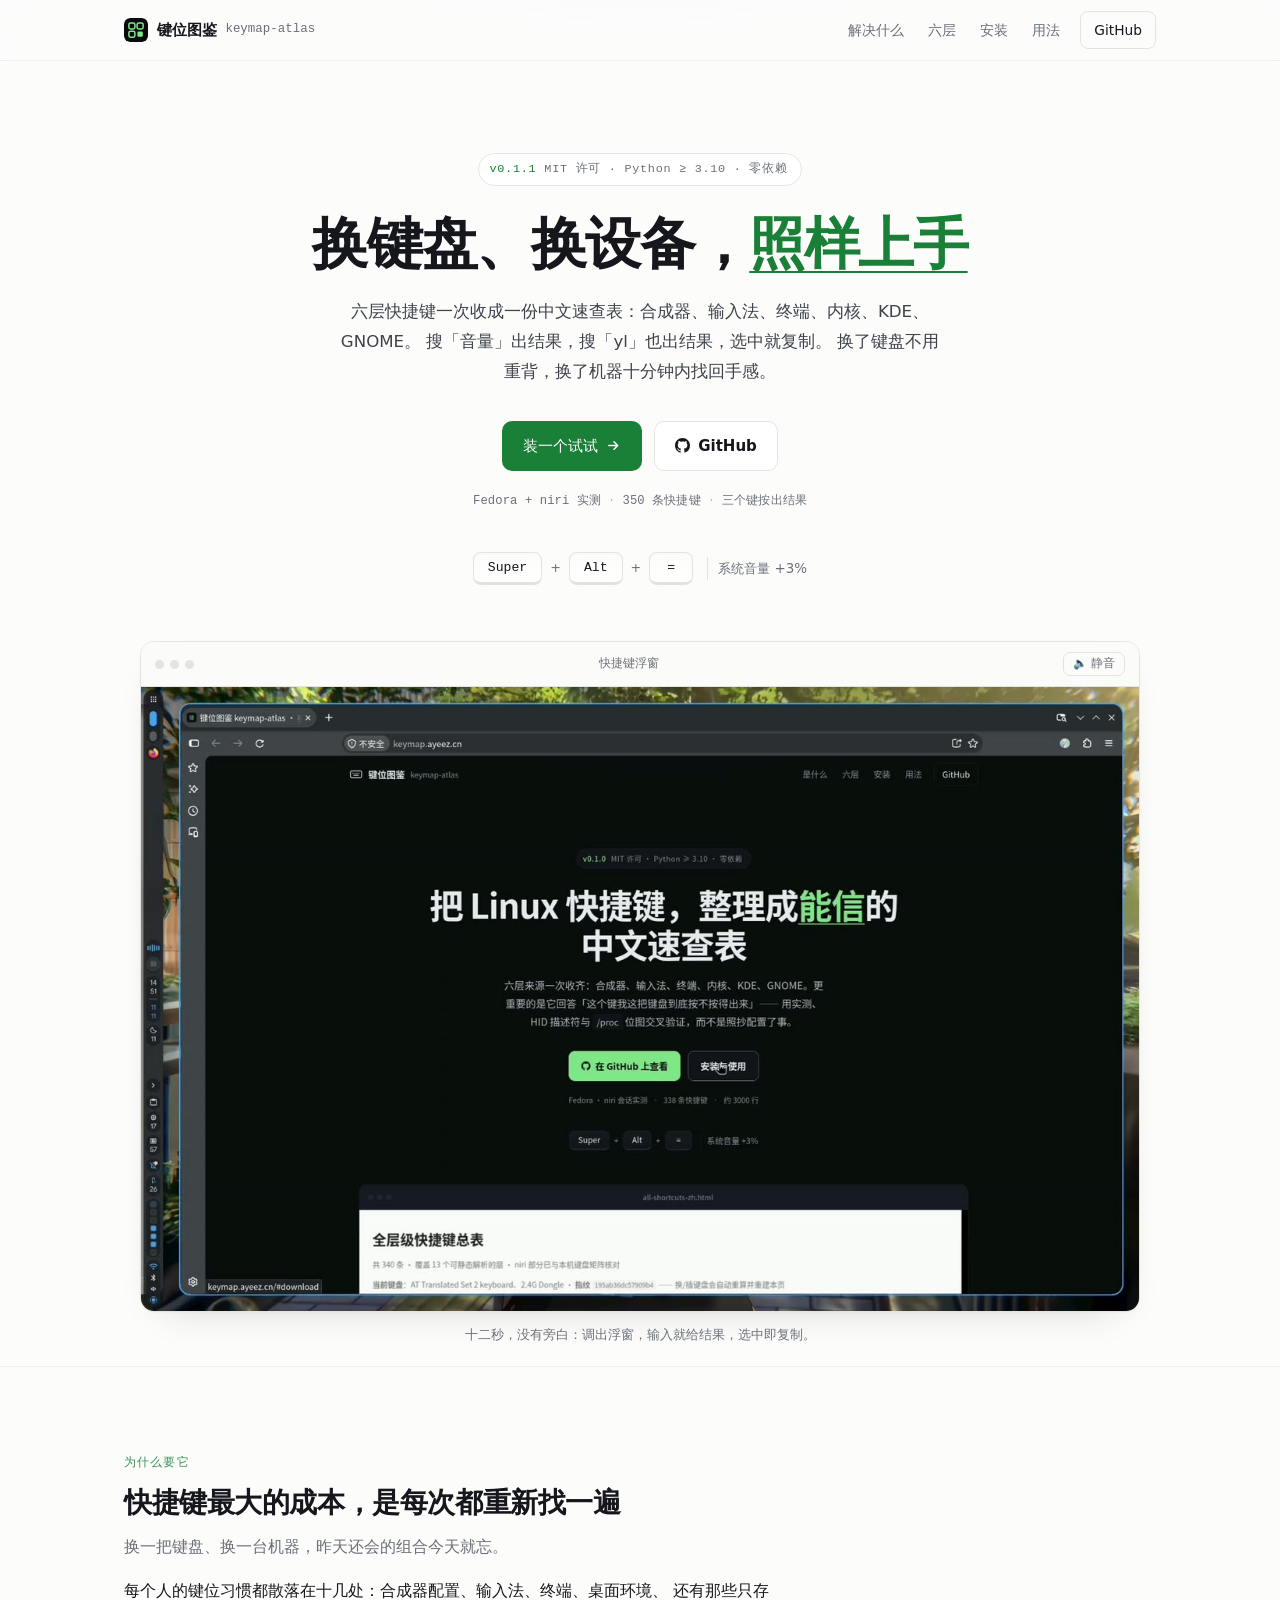
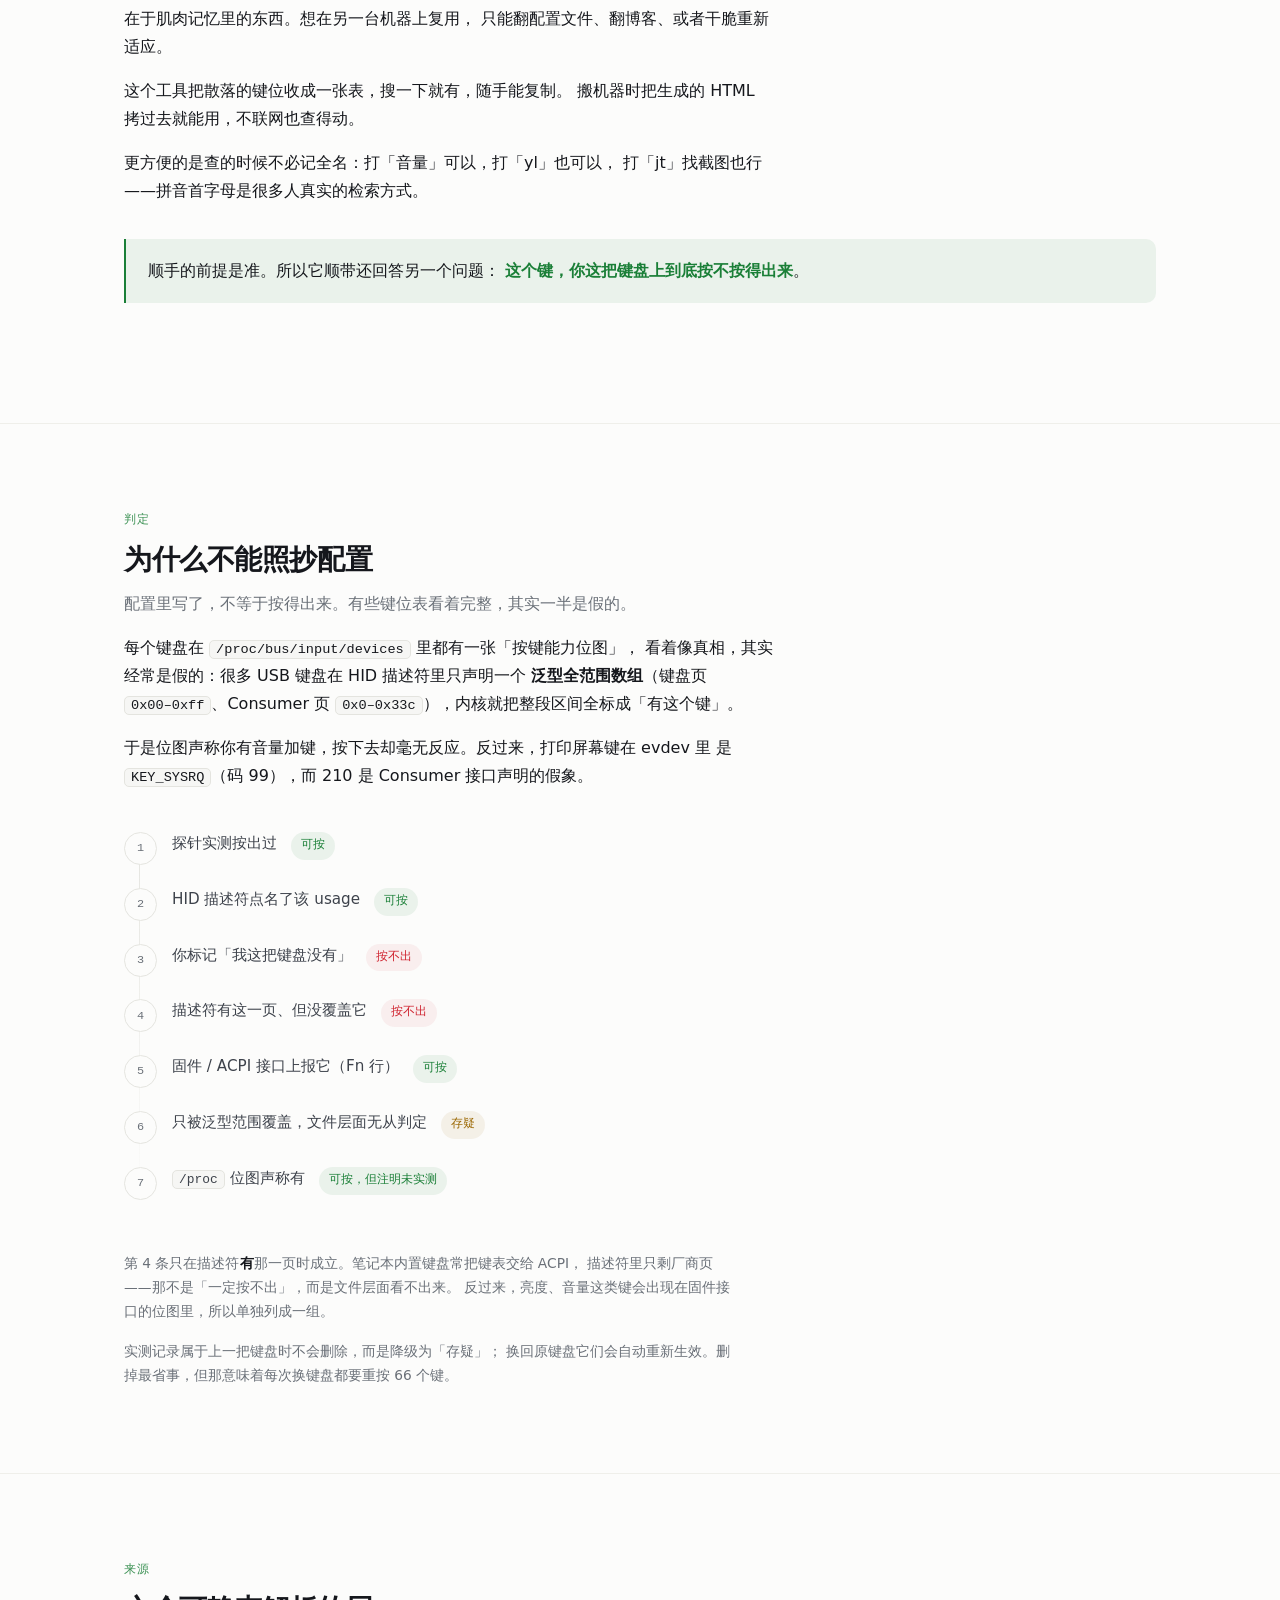
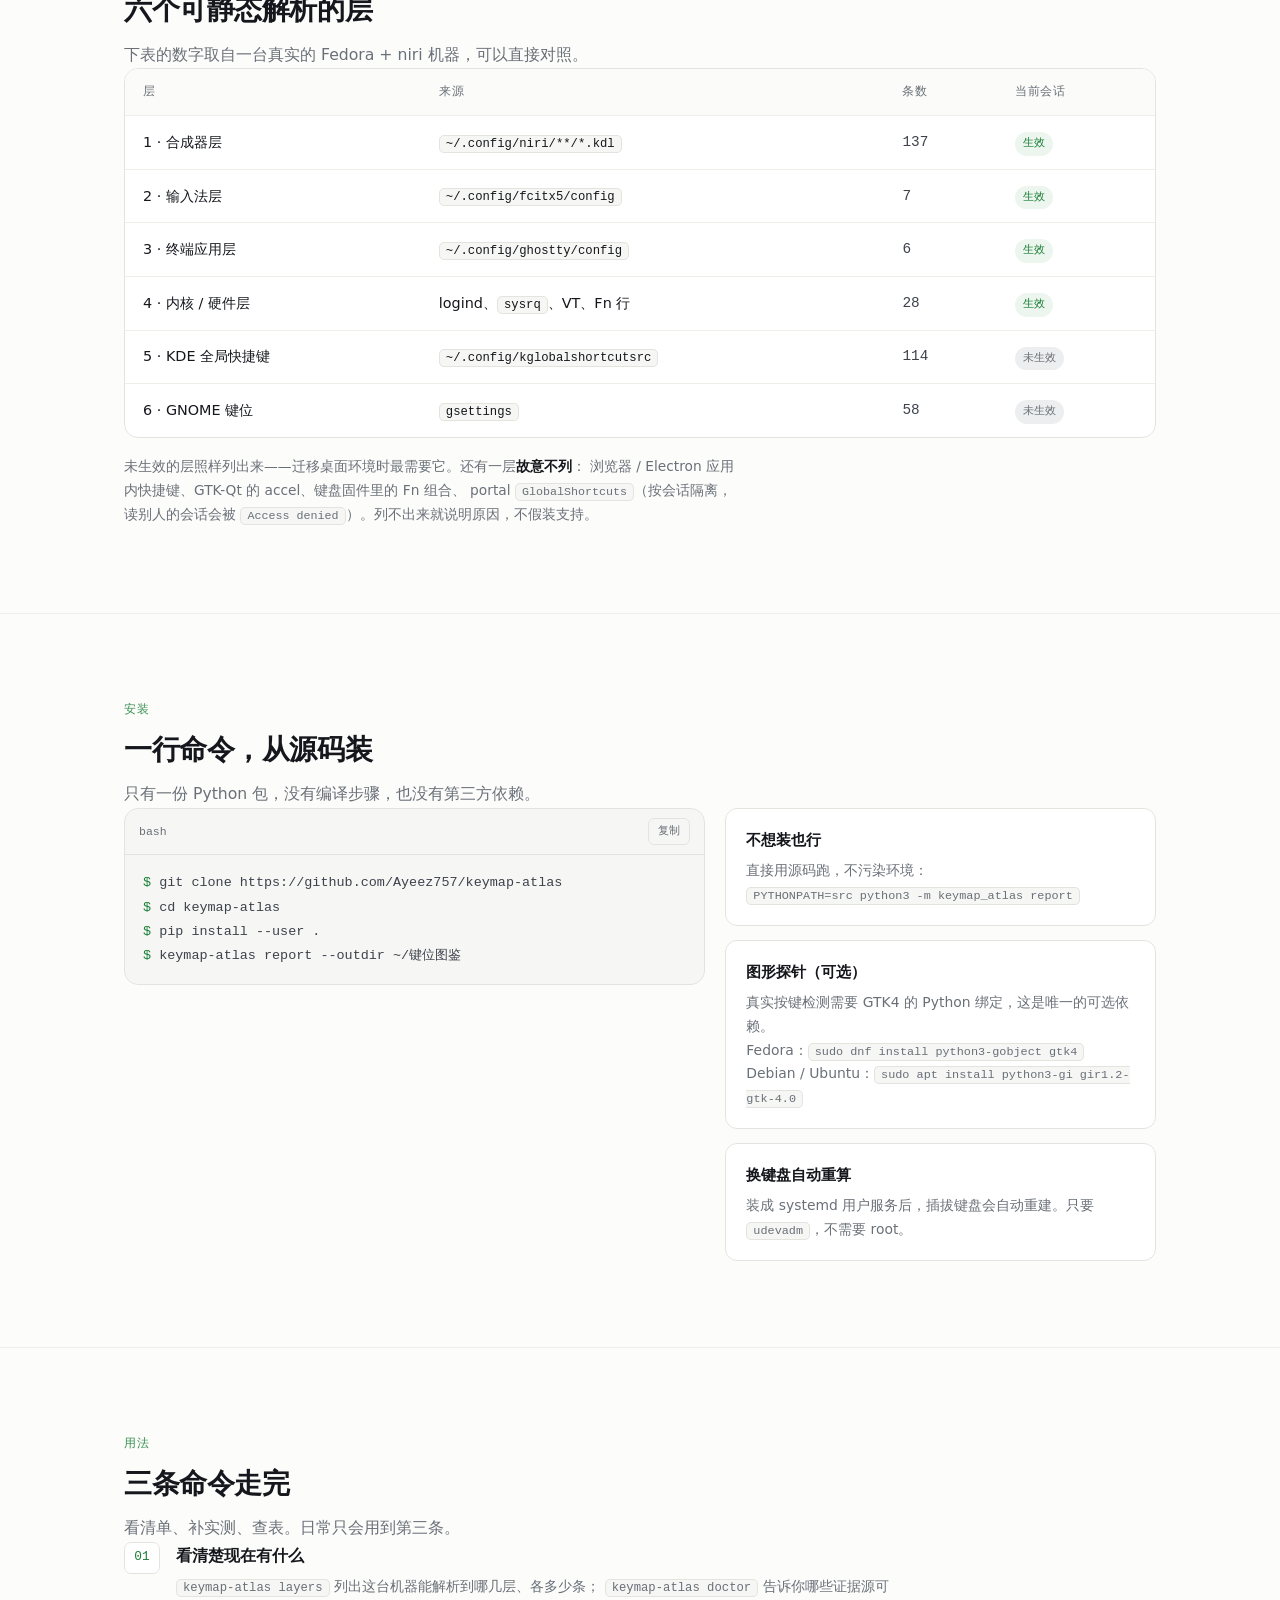
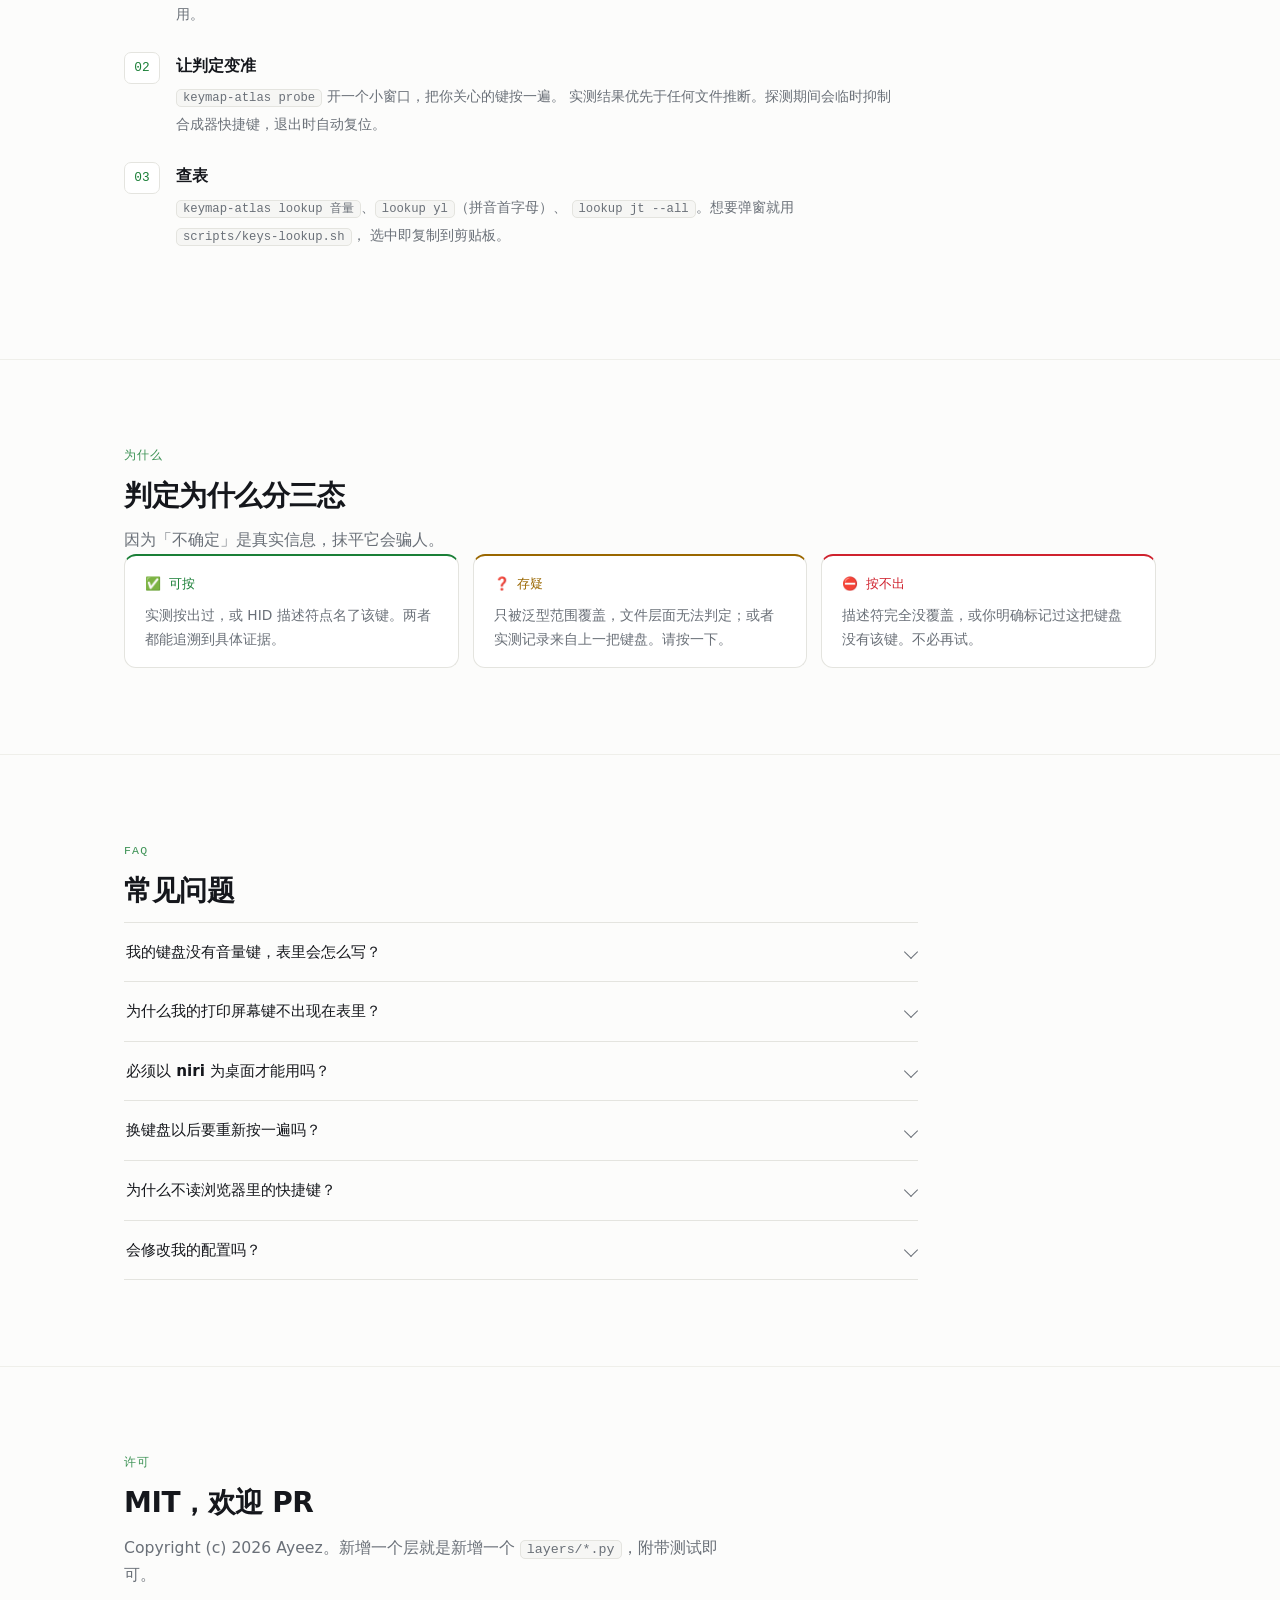
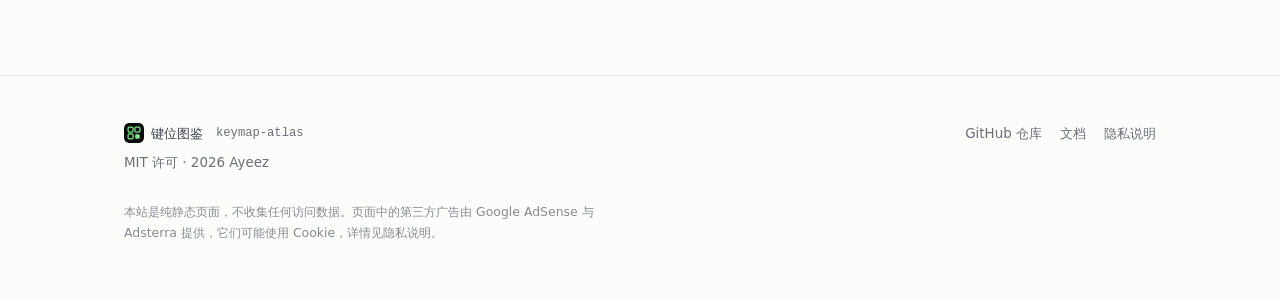
==== commit 6ba5b1fc: "docs(web): 证据链补「有页没覆盖」与 ACPI 一级 官网的优先级清单还停在旧的六条，「描述符完全没覆盖 → 按不出」这种说法 在笔记本内置键盘上会误导。改成 4「有这一页但没覆盖」+ 5「" ====
--- a/web/index.html
+++ b/web/index.html
@@ -155,12 +155,18 @@
       <li><span class="what">探针实测按出过</span><span class="res yes">可按</span></li>
       <li><span class="what">HID 描述符点名了该 usage</span><span class="res yes">可按</span></li>
       <li><span class="what">你标记「我这把键盘没有」</span><span class="res no">按不出</span></li>
-      <li><span class="what">HID 描述符完全没覆盖</span><span class="res no">按不出</span></li>
+      <li><span class="what">描述符有这一页、但没覆盖它</span><span class="res no">按不出</span></li>
+      <li><span class="what">固件 / ACPI 接口上报它（Fn 行）</span><span class="res yes">可按</span></li>
       <li><span class="what">只被泛型范围覆盖，文件层面无从判定</span><span class="res maybe">存疑</span></li>
       <li><span class="what"><code>/proc</code> 位图声称有</span><span class="res yes">可按，但注明未实测</span></li>
     </ol>
 
     <p class="note" style="margin-top:30px">
+      第 4 条只在描述符<b>有</b>那一页时成立。笔记本内置键盘常把键表交给 ACPI，
+      描述符里只剩厂商页——那不是「一定按不出」，而是文件层面看不出来。
+      反过来，亮度、音量这类键会出现在固件接口的位图里，所以单独列成一组。
+    </p>
+    <p class="note">
       实测记录属于上一把键盘时不会删除，而是降级为「存疑」；
       换回原键盘它们会自动重新生效。删掉最省事，但那意味着每次换键盘都要重按 66 个键。
     </p>
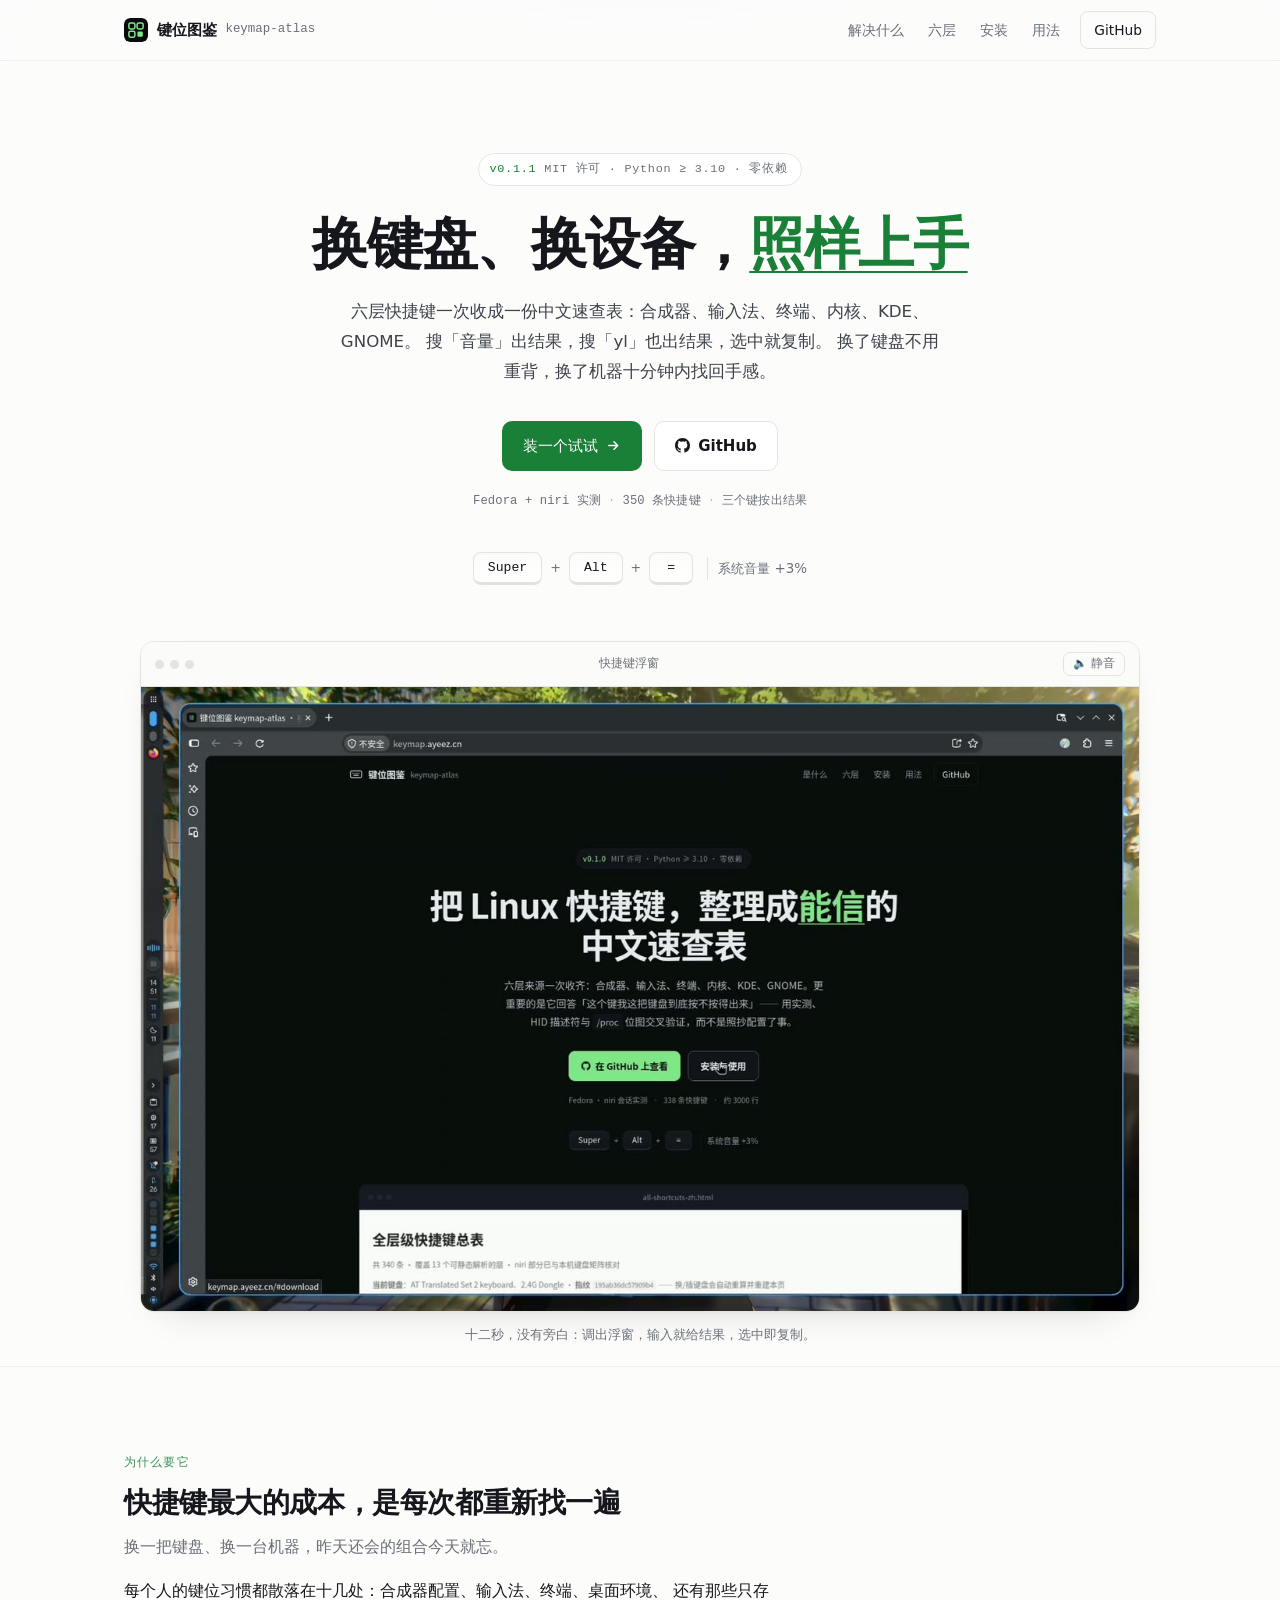
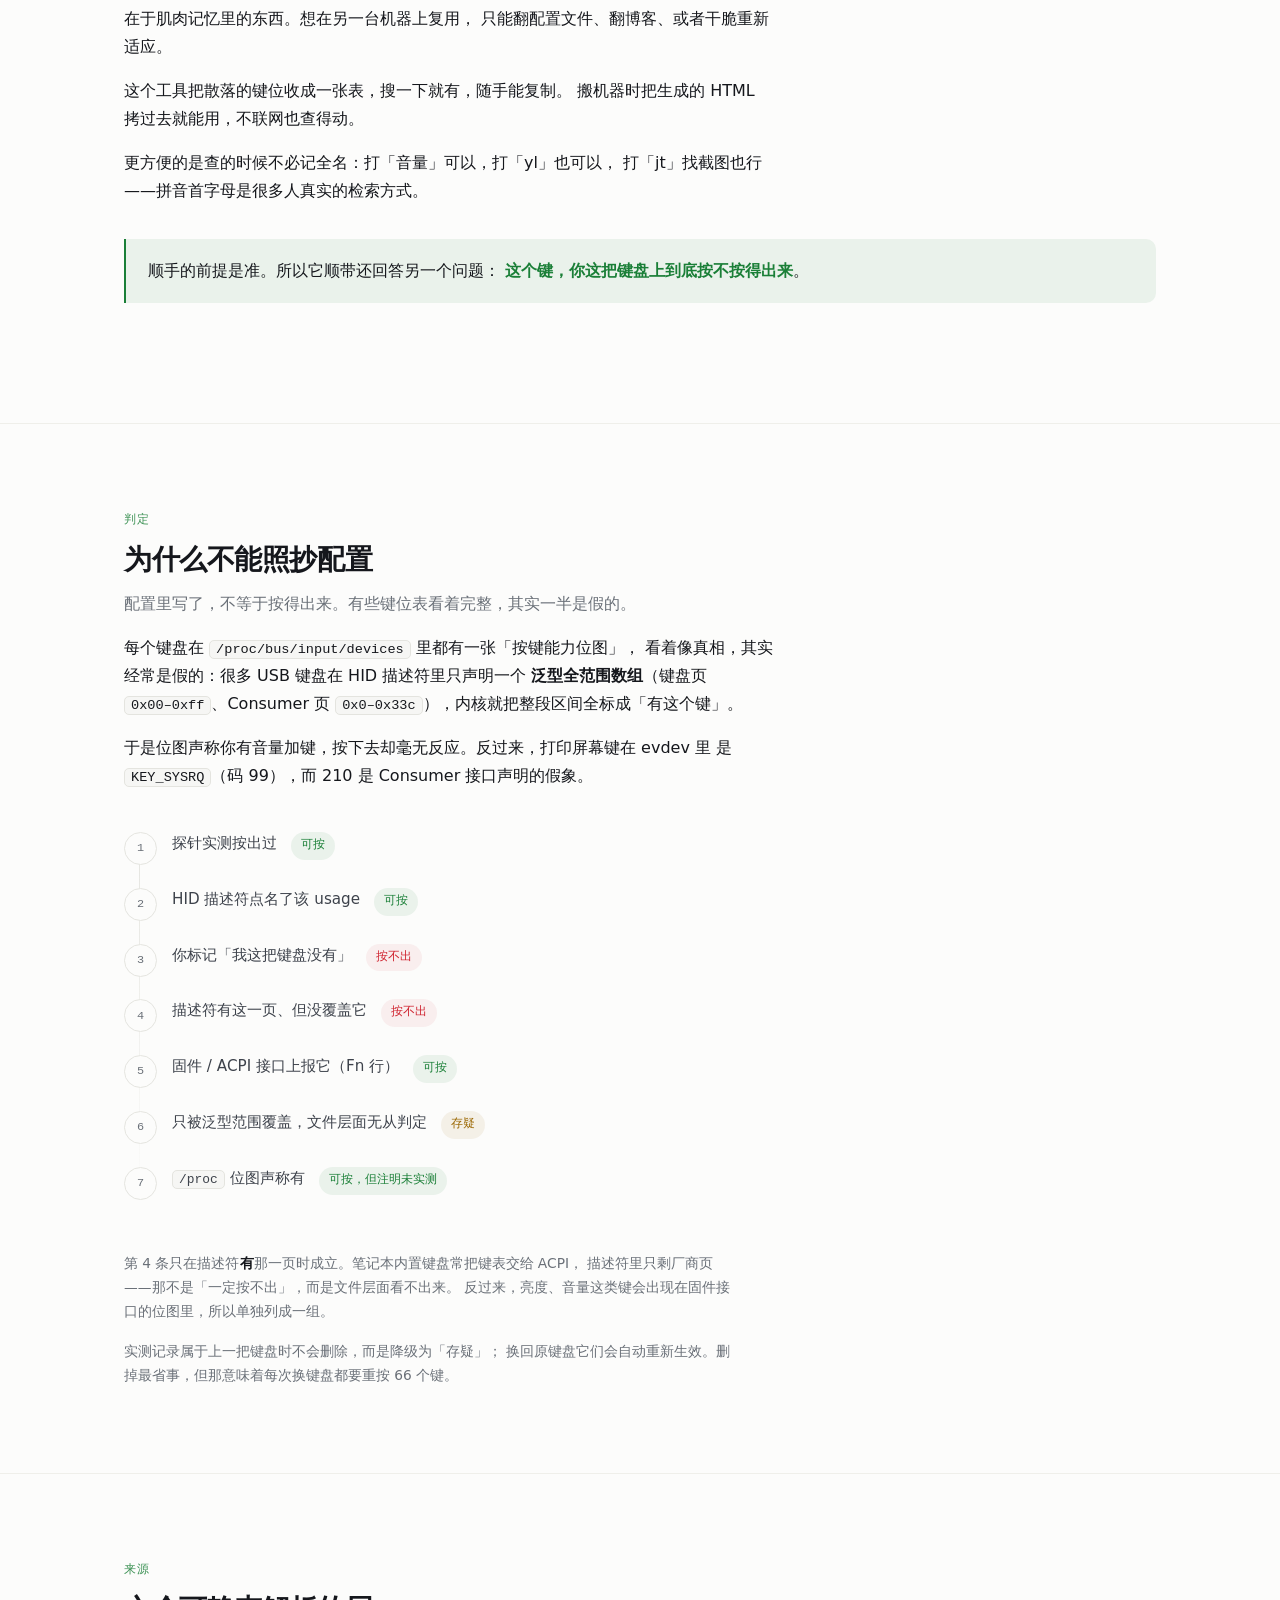
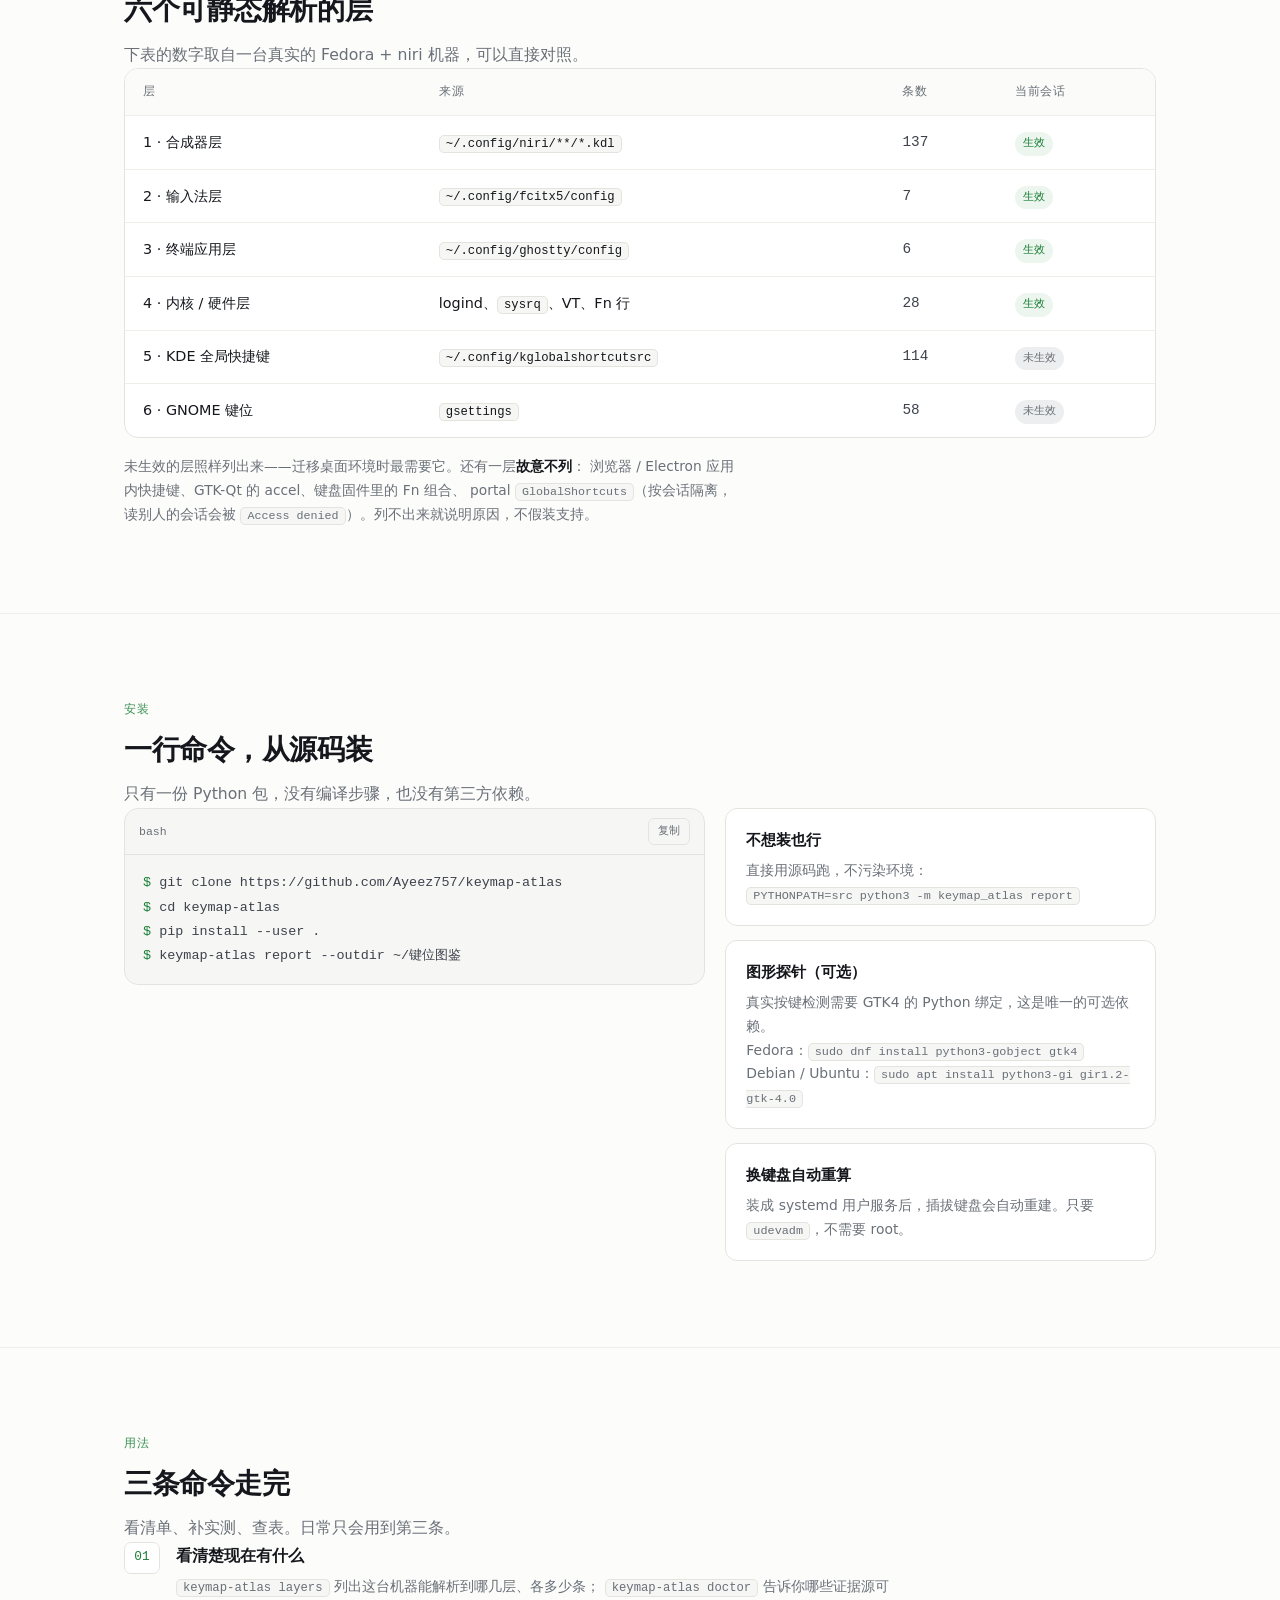
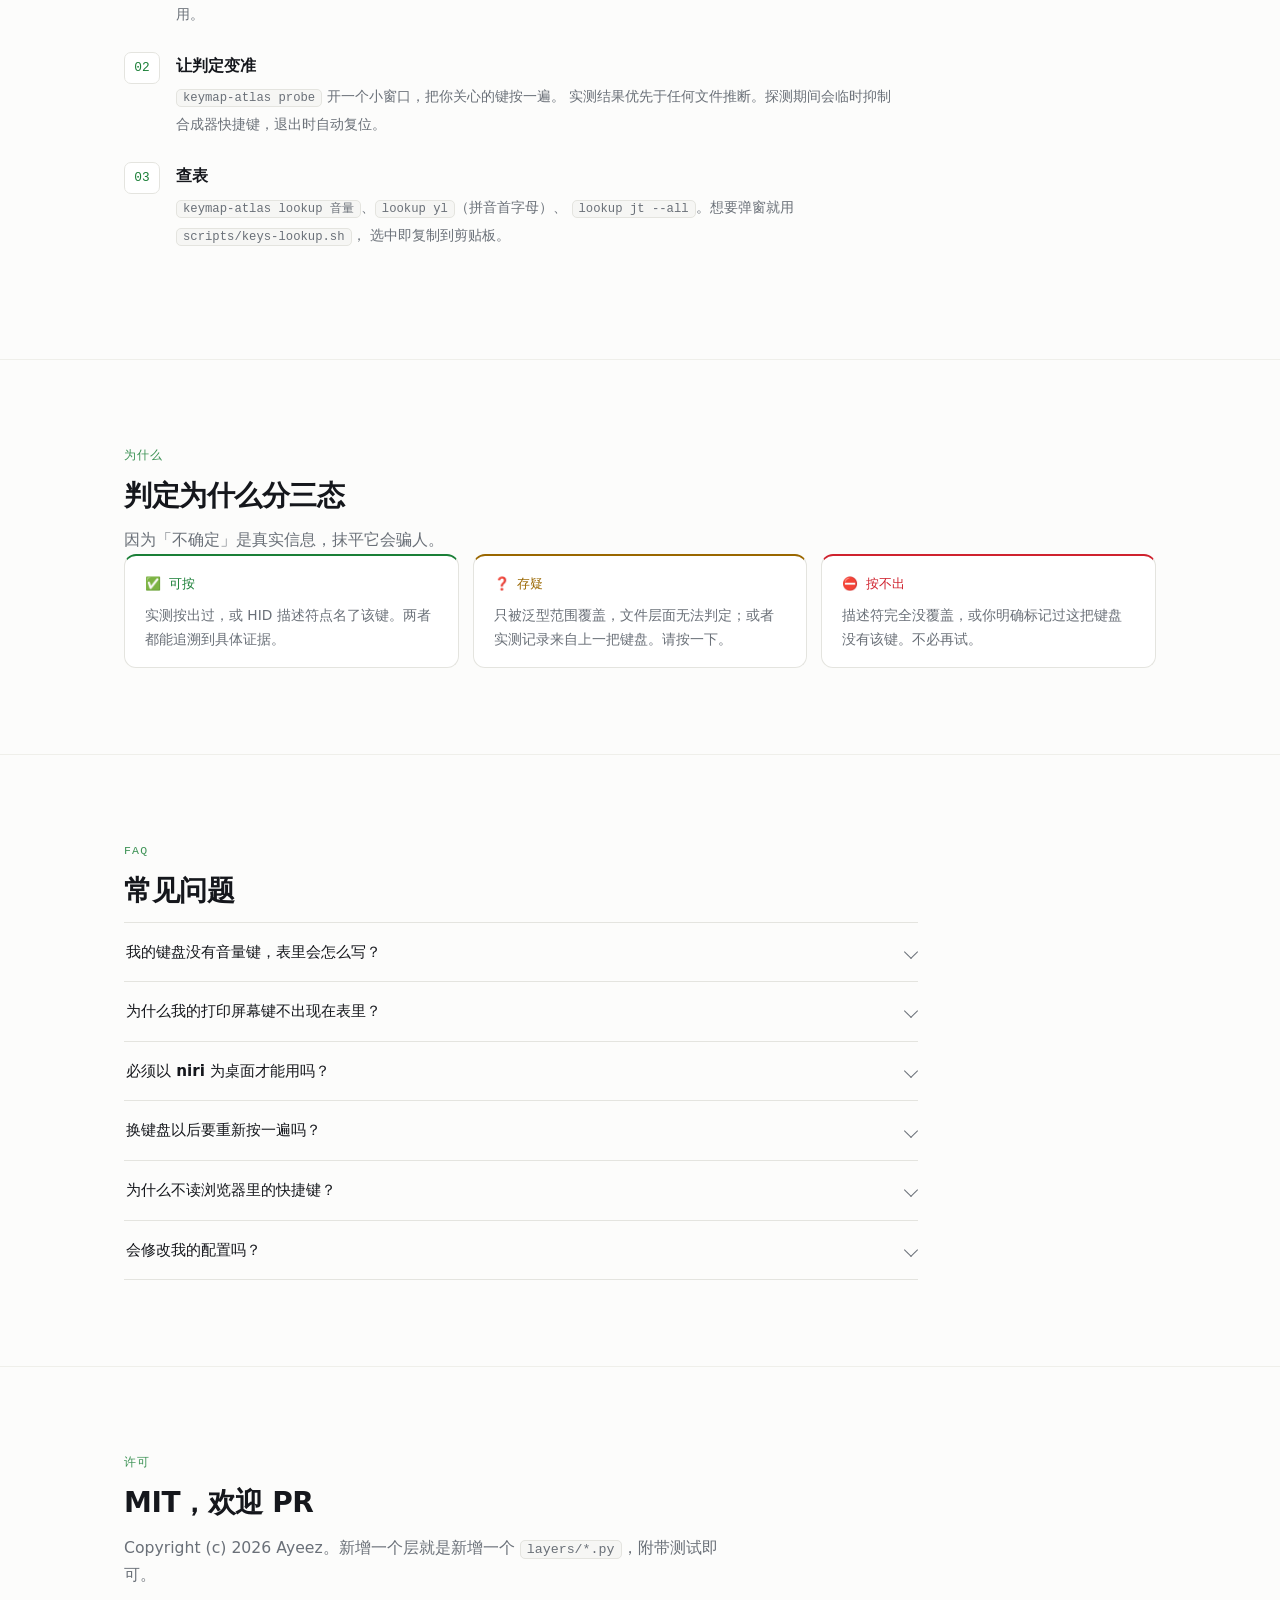
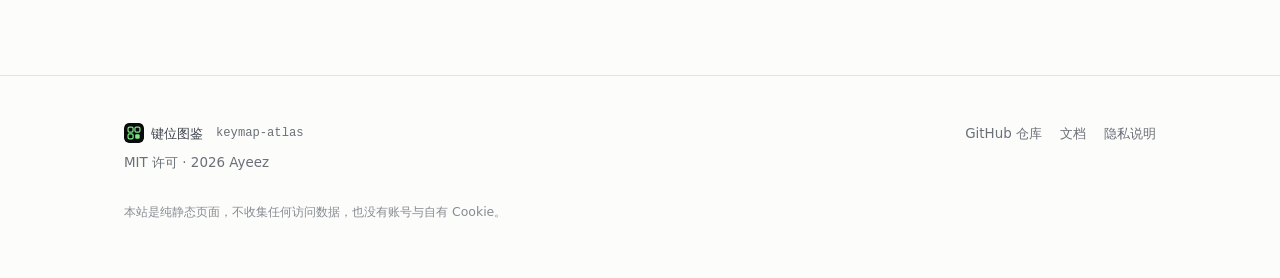
==== commit c963de35: "chore(web): 把广告整套移出仓库，改用服务器端叠加层注入 仓库里不再有任何广告代码、发布商 ID 或 ads.txt。线上站点的广告改由 服务器上的 nginx overlay 注入（/et" ====
--- a/web/index.html
+++ b/web/index.html
@@ -7,7 +7,6 @@
 <meta name="description" content="键位图鉴把一台 Linux 机器上六层快捷键收成一份中文速查表，还能判断这个键你这把键盘到底按不按得出来。换键盘不用重背，新设备十分钟上手。">
 <meta name="keywords" content="Linux 快捷键,快捷键速查,换键盘,新设备上手,Wayland,niri,KDE 快捷键,键位表,HID 描述符,evdev">
 <link rel="canonical" href="https://keymap.ayeez.cn/">
-<meta name="google-adsense-account" content="ca-pub-7074159807555116">
 <link rel="stylesheet" href="assets/style.css">
 <link rel="icon" type="image/svg+xml" href="assets/logo.svg">
 <meta property="og:type" content="website">
@@ -86,14 +85,6 @@
       </video>
     </div>
     <p class="cap">十二秒，没有旁白：调出浮窗，输入就给结果，选中即复制。</p>
-  </div>
-</div>
-
-<!-- 广告位 1：首屏之后 -->
-<div class="wrap">
-  <div class="ad-slot" data-filled="0" data-ad="top">
-    <div class="ad-label">广告</div>
-    <div data-ad-target></div>
   </div>
 </div>
 
@@ -206,14 +197,6 @@
     </p>
   </div>
 </section>
-
-<!-- 广告位 2：正文中段 -->
-<div class="wrap">
-  <div class="ad-slot" data-filled="0" data-ad="mid">
-    <div class="ad-label">广告</div>
-    <div data-ad-target></div>
-  </div>
-</div>
 
 <!-- ==================================================== 安装 -->
 <section id="download">
@@ -395,13 +378,11 @@
       </div>
     </div>
     <p class="fine">
-      本站是纯静态页面，不收集任何访问数据。页面中的第三方广告由 Google AdSense 与
-      Adsterra 提供，它们可能使用 Cookie，详情见<a href="privacy.html">隐私说明</a>。
+      本站是纯静态页面，不收集任何访问数据，也没有账号与自有 Cookie。
     </p>
   </div>
 </footer>
 
-<script src="ad.js" defer></script>
 <script>
 /* 复制按钮 */
 document.querySelectorAll('.copy').forEach(function (b) {
--- a/web/assets/style.css
+++ b/web/assets/style.css
@@ -825,57 +825,6 @@
   max-width: 70ch;
 }
 
-/* ======================================================== 广告
- * 未配置 ID 时 data-filled="0"，整块 display:none —— 页面上不会留空洞。
- * 填了 ID 才出现，并且带一行很小的「广告」标识（合规要求，不能隐藏）。
- */
-.ad-slot {
-  max-width: 100%;
-  margin: 0 auto;
-  padding: 34px 0;
-  text-align: center;
-  border-top: 1px solid var(--line-soft);
-  /* 广告位本身也吃主题变量：深色模式下底板是深的，素材贴上去不像白补丁 */
-  color-scheme: dark light;
-}
-.ad-slot[data-filled="0"] { display: none; }
-
-/* 广告承载框：深色底板 + 圆角，让外来的素材“嵌”在页面里而不是浮在上面。
- * 注意素材本身的配色由广告主决定，这里只能控制它周围的那一圈。 */
-.ad-slot [data-ad-target] {
-  display: inline-block;
-  max-width: 100%;
-  padding: 8px;
-  border: 1px solid var(--line-soft);
-  border-radius: 10px;
-  background: var(--bg-soft);
-  line-height: 0;
-}
-.ad-slot [data-ad-target] iframe,
-.ad-slot [data-ad-target] ins {
-  display: block;
-  border: 0;
-  border-radius: 6px;
-  background: var(--bg-soft);
-}
-
-/* 深色模式下给承载框一点内发光，边界更清楚，也不刺眼 */
-@media (prefers-color-scheme: dark) {
-  .ad-slot [data-ad-target] {
-    box-shadow: inset 0 0 0 1px rgba(255, 255, 255, .03);
-  }
-}
-
-.ad-label {
-  font-family: var(--mono);
-  font-size: 0.64rem;
-  letter-spacing: 0.14em;
-  text-transform: uppercase;
-  color: var(--muted);
-  opacity: .7;
-  margin-bottom: 10px;
-}
-
 /* ======================================================== 页脚 */
 footer {
   border-top: 1px solid var(--line);
@@ -941,9 +890,9 @@
   * { transition: none !important; }
 }
 
-/* 打印时把广告和导航去掉，这种人是真的想收藏 */
+/* 打印时把导航去掉，这种人是真的想收藏 */
 @media print {
-  header, .ad-slot, footer .links { display: none !important; }
+  header, footer .links { display: none !important; }
   body::before { display: none; }
   body { background: #fff; color: #000; }
 }
